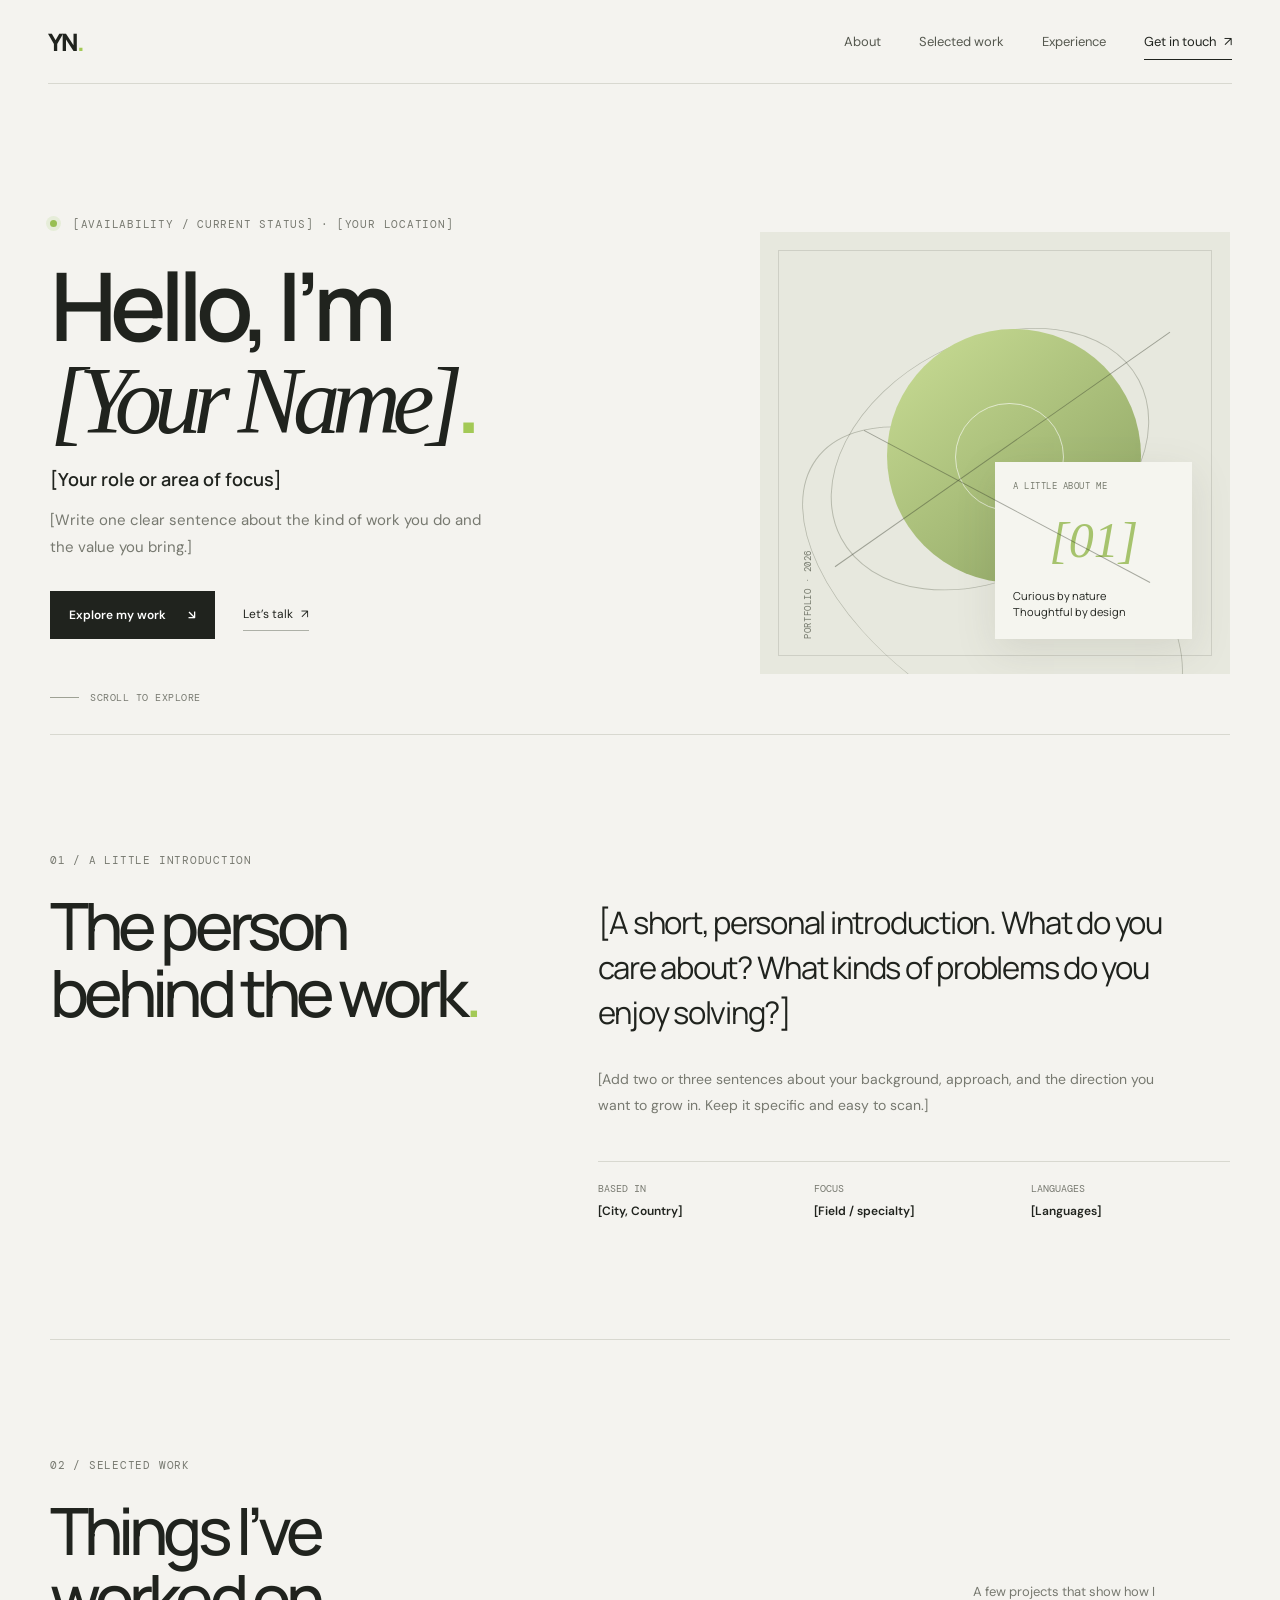
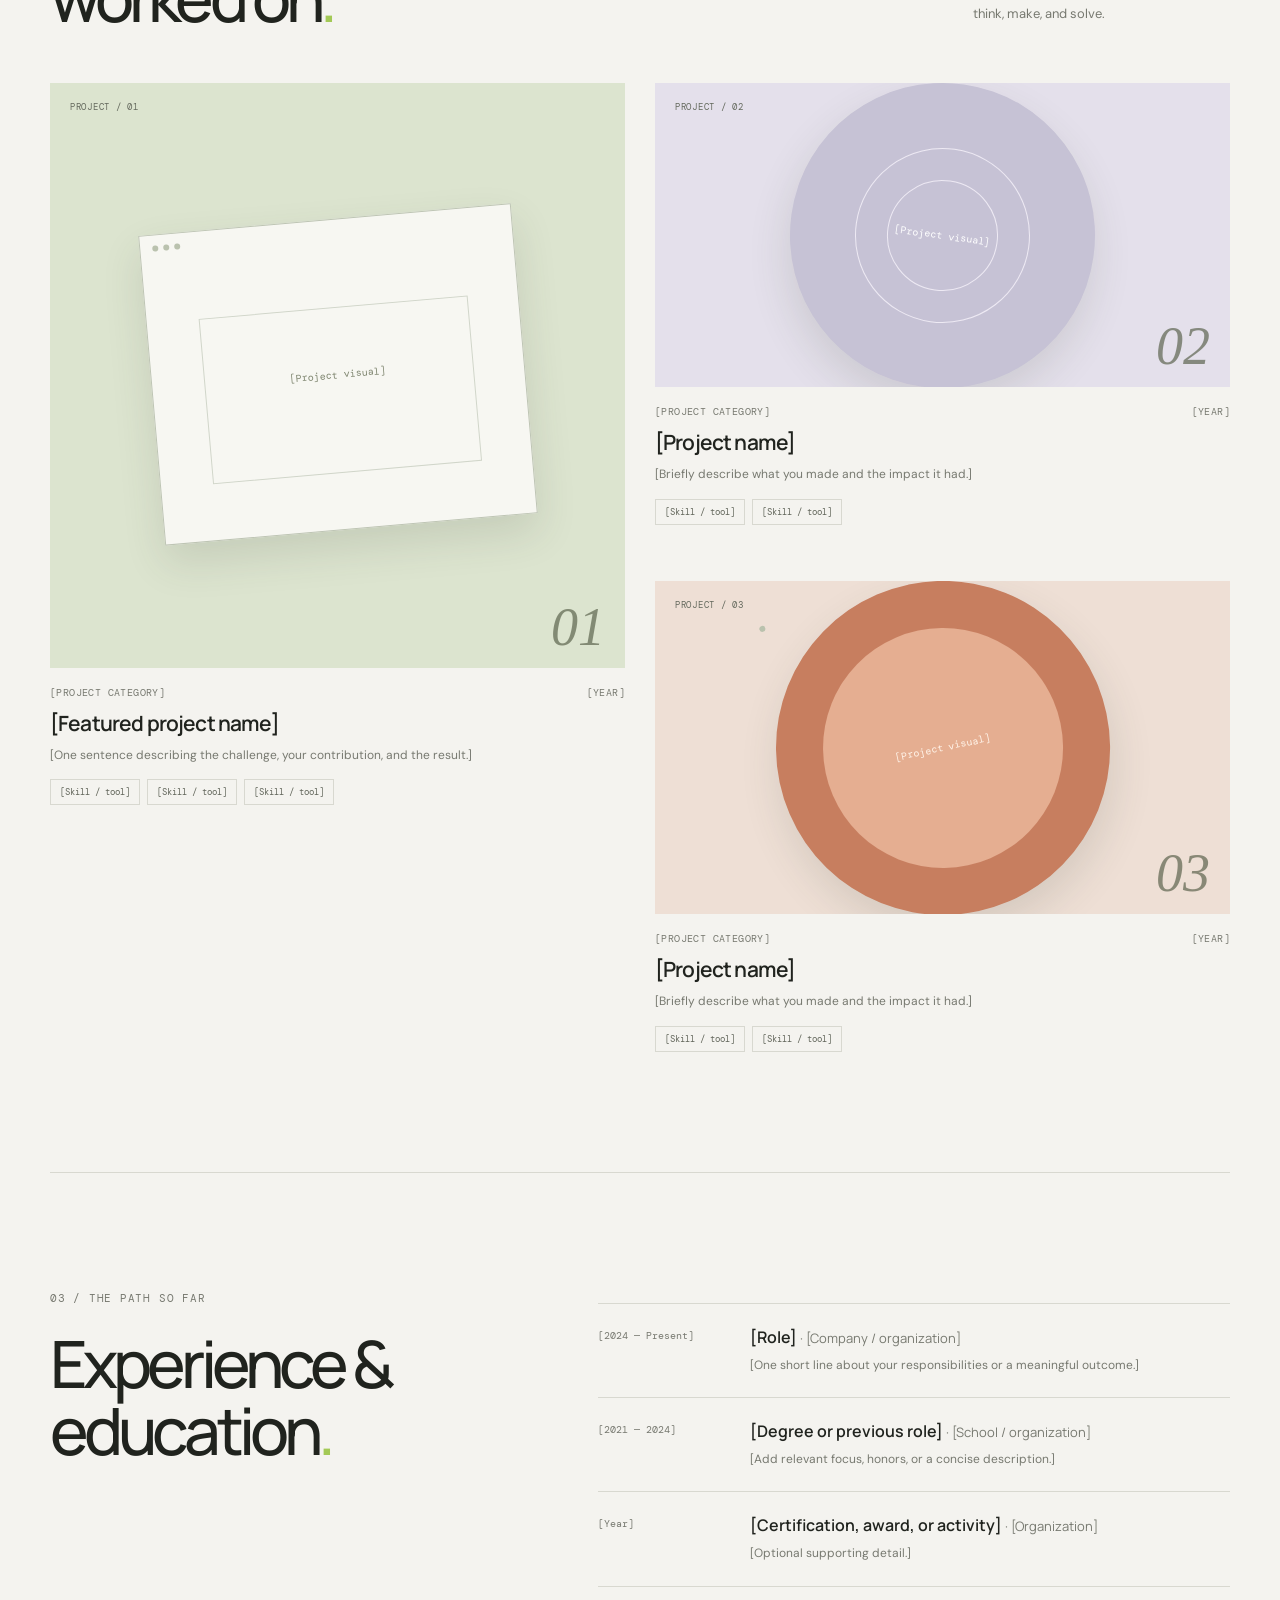
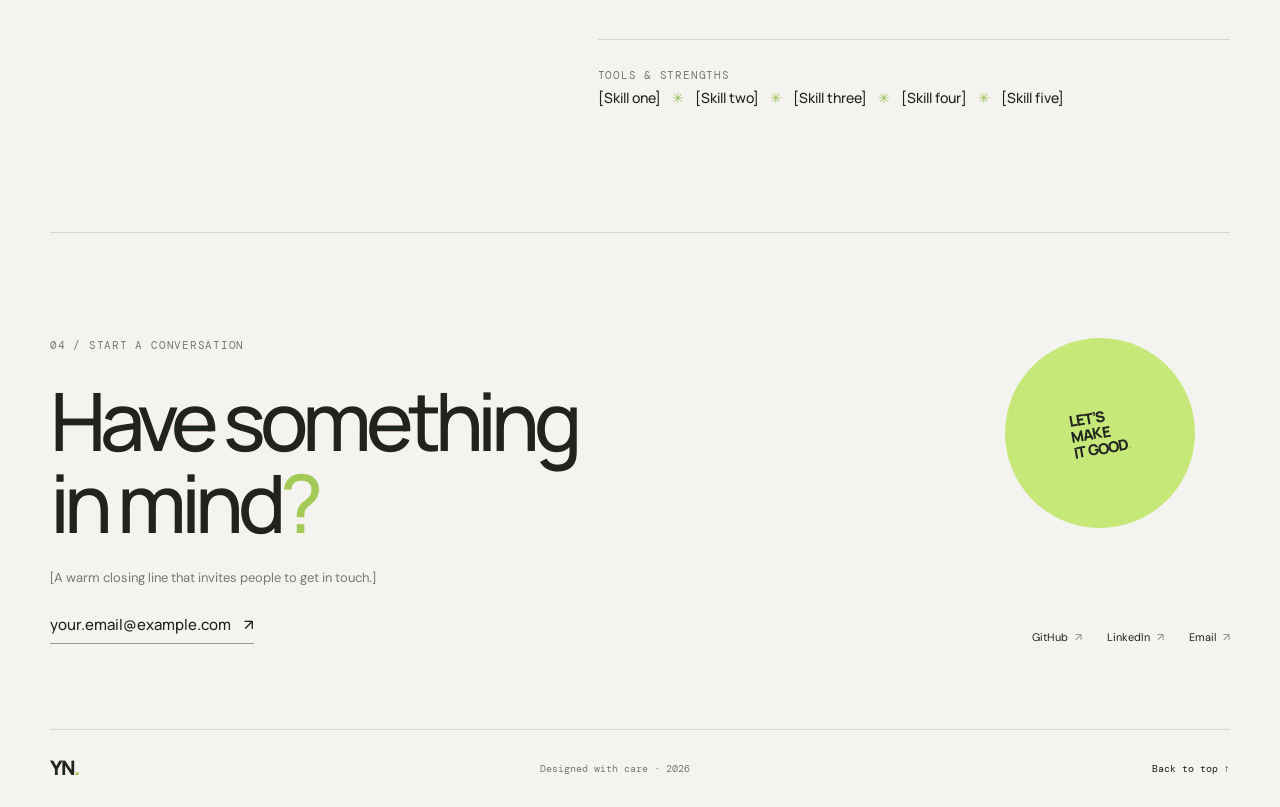
==== index.html @ b0ebff39 "init" ====
<!doctype html>
<html lang="en">
  <head>
    <meta charset="utf-8" />
    <meta name="viewport" content="width=device-width, initial-scale=1" />
    <meta name="theme-color" content="#f4f3ef" />
    <meta
      name="description"
      content="Portfolio of [Your Name] — [your role or area of focus]."
    />
    <title>[Your Name] — Portfolio</title>
    <link rel="preconnect" href="https://fonts.googleapis.com" />
    <link rel="preconnect" href="https://fonts.gstatic.com" crossorigin />
    <link
      href="https://fonts.googleapis.com/css2?family=DM+Mono:wght@400;500&family=DM+Sans:wght@400;500;600;700&family=Manrope:wght@400;500;600;700;800&display=swap"
      rel="stylesheet"
    />
    <link rel="stylesheet" href="styles.css" />
  </head>
  <body>
    <a class="skip-link" href="#main">Skip to content</a>
    <header class="site-header">
      <a class="wordmark" href="#top" aria-label="Go to top">YN<span>.</span></a>
      <button class="menu-toggle" type="button" aria-expanded="false" aria-controls="site-nav">
        <span class="menu-toggle-label">Menu</span>
        <span class="menu-icon" aria-hidden="true"><i></i><i></i></span>
      </button>
      <nav class="site-nav" id="site-nav" aria-label="Main navigation">
        <a href="#about">About</a>
        <a href="#work">Selected work</a>
        <a href="#experience">Experience</a>
        <a class="nav-contact" href="#contact">Get in touch <span aria-hidden="true">↗</span></a>
      </nav>
    </header>

    <main id="main">
      <section class="hero section-wrap" id="top" aria-labelledby="hero-title">
        <div class="hero-copy">
          <p class="eyebrow"><span class="status-dot"></span> [Availability / current status] · [Your location]</p>
          <h1 id="hero-title">Hello, I’m<br /><span>[Your Name]</span><span class="period">.</span></h1>
          <p class="hero-role">[Your role or area of focus]</p>
          <p class="hero-intro">[Write one clear sentence about the kind of work you do and the value you bring.]</p>
          <div class="hero-actions">
            <a class="button button-dark" href="#work">Explore my work <span aria-hidden="true">↘</span></a>
            <a class="text-link" href="mailto:your.email@example.com">Let’s talk <span aria-hidden="true">↗</span></a>
          </div>
        </div>
        <div class="hero-art" aria-hidden="true">
          <div class="art-orbit orbit-one"></div>
          <div class="art-orbit orbit-two"></div>
          <div class="art-sun"></div>
          <div class="art-line line-one"></div>
          <div class="art-line line-two"></div>
          <div class="art-card">
            <span class="art-card-kicker">A little about me</span>
            <span class="art-card-mark">[01]</span>
            <span class="art-card-bottom">Curious by nature<br />Thoughtful by design</span>
          </div>
          <span class="art-caption">PORTFOLIO · 2026</span>
        </div>
        <a class="scroll-note" href="#about"><span class="scroll-line"></span> Scroll to explore</a>
      </section>

      <section class="about section-wrap section-block" id="about" aria-labelledby="about-title">
        <div class="section-heading">
          <p class="eyebrow">01 / A little introduction</p>
          <h2 id="about-title">The person<br />behind the work<span class="period">.</span></h2>
        </div>
        <div class="about-content">
          <p class="about-lead">[A short, personal introduction. What do you care about? What kinds of problems do you enjoy solving?]</p>
          <p class="body-copy">[Add two or three sentences about your background, approach, and the direction you want to grow in. Keep it specific and easy to scan.]</p>
          <div class="fact-row">
            <div><span class="fact-label">Based in</span><span class="fact-value">[City, Country]</span></div>
            <div><span class="fact-label">Focus</span><span class="fact-value">[Field / specialty]</span></div>
            <div><span class="fact-label">Languages</span><span class="fact-value">[Languages]</span></div>
          </div>
        </div>
      </section>

      <section class="work section-wrap section-block" id="work" aria-labelledby="work-title">
        <div class="section-heading heading-row">
          <div>
            <p class="eyebrow">02 / Selected work</p>
            <h2 id="work-title">Things I’ve<br />worked on<span class="period">.</span></h2>
          </div>
          <p class="heading-aside">A few projects that show how I think, make, and solve.</p>
        </div>
        <div class="project-grid">
          <article class="project-card project-featured">
            <a class="project-visual visual-olive" href="#contact" aria-label="Add a link for your first project">
              <span class="visual-index">PROJECT / 01</span>
              <span class="visual-shape shape-window"><i></i><i></i><i></i><b>[Project visual]</b></span>
              <span class="visual-stamp">01</span>
            </a>
            <div class="project-meta"><span>[Project category]</span><span>[Year]</span></div>
            <h3><a href="#contact">[Featured project name]</a></h3>
            <p>[One sentence describing the challenge, your contribution, and the result.]</p>
            <div class="tag-list"><span>[Skill / tool]</span><span>[Skill / tool]</span><span>[Skill / tool]</span></div>
          </article>
          <article class="project-card">
            <a class="project-visual visual-lilac" href="#contact" aria-label="Add a link for your second project">
              <span class="visual-index">PROJECT / 02</span>
              <span class="visual-shape shape-stack"><i></i><i></i><b>[Project visual]</b></span>
              <span class="visual-stamp">02</span>
            </a>
            <div class="project-meta"><span>[Project category]</span><span>[Year]</span></div>
            <h3><a href="#contact">[Project name]</a></h3>
            <p>[Briefly describe what you made and the impact it had.]</p>
            <div class="tag-list"><span>[Skill / tool]</span><span>[Skill / tool]</span></div>
          </article>
          <article class="project-card">
            <a class="project-visual visual-peach" href="#contact" aria-label="Add a link for your third project">
              <span class="visual-index">PROJECT / 03</span>
              <span class="visual-shape shape-circle"><i></i><b>[Project visual]</b></span>
              <span class="visual-stamp">03</span>
            </a>
            <div class="project-meta"><span>[Project category]</span><span>[Year]</span></div>
            <h3><a href="#contact">[Project name]</a></h3>
            <p>[Briefly describe what you made and the impact it had.]</p>
            <div class="tag-list"><span>[Skill / tool]</span><span>[Skill / tool]</span></div>
          </article>
        </div>
      </section>

      <section class="experience section-wrap section-block" id="experience" aria-labelledby="experience-title">
        <div class="section-heading">
          <p class="eyebrow">03 / The path so far</p>
          <h2 id="experience-title">Experience &<br />education<span class="period">.</span></h2>
        </div>
        <div class="timeline">
          <article class="timeline-item">
            <div class="timeline-date">[2024 — Present]</div>
            <div class="timeline-details"><h3>[Role] <span>· [Company / organization]</span></h3><p>[One short line about your responsibilities or a meaningful outcome.]</p></div>
          </article>
          <article class="timeline-item">
            <div class="timeline-date">[2021 — 2024]</div>
            <div class="timeline-details"><h3>[Degree or previous role] <span>· [School / organization]</span></h3><p>[Add relevant focus, honors, or a concise description.]</p></div>
          </article>
          <article class="timeline-item">
            <div class="timeline-date">[Year]</div>
            <div class="timeline-details"><h3>[Certification, award, or activity] <span>· [Organization]</span></h3><p>[Optional supporting detail.]</p></div>
          </article>
        </div>
        <div class="skills-strip"><span class="eyebrow">Tools & strengths</span><p>[Skill one] <i>✳</i> [Skill two] <i>✳</i> [Skill three] <i>✳</i> [Skill four] <i>✳</i> [Skill five]</p></div>
      </section>

      <section class="contact section-wrap" id="contact" aria-labelledby="contact-title">
        <div class="contact-copy">
          <p class="eyebrow">04 / Start a conversation</p>
          <h2 id="contact-title">Have something<br />in mind<span class="period">?</span></h2>
          <p>[A warm closing line that invites people to get in touch.]</p>
          <a class="contact-email" href="mailto:your.email@example.com">your.email@example.com <span aria-hidden="true">↗</span></a>
        </div>
        <div class="contact-side">
          <div class="contact-decoration" aria-hidden="true"><span>LET’S<br />MAKE<br />IT GOOD<span class="period">.</span></span></div>
          <div class="social-links">
            <a href="https://github.com/your-username" target="_blank" rel="noreferrer">GitHub <span aria-hidden="true">↗</span></a>
            <a href="https://www.linkedin.com/in/your-username/" target="_blank" rel="noreferrer">LinkedIn <span aria-hidden="true">↗</span></a>
            <a href="mailto:your.email@example.com">Email <span aria-hidden="true">↗</span></a>
          </div>
        </div>
      </section>
    </main>

    <footer class="site-footer section-wrap">
      <a class="wordmark" href="#top">YN<span>.</span></a>
      <span>Designed with care · <span id="year">2026</span></span>
      <a href="#top">Back to top ↑</a>
    </footer>
    <script src="script.js"></script>
  </body>
</html>
---- styles.css ----
:root {
  color-scheme: light;
  --paper: #f4f3ef;
  --ink: #20231e;
  --muted: #777970;
  --line: #d8d8d0;
  --lime: #c5e879;
  --serif: Georgia, "Times New Roman", serif;
  --sans: "DM Sans", Arial, sans-serif;
  --display: "Manrope", "DM Sans", Arial, sans-serif;
  --mono: "DM Mono", monospace;
}

* { box-sizing: border-box; }
html { scroll-behavior: smooth; scroll-padding-top: 90px; }
body { margin: 0; background: var(--paper); color: var(--ink); font-family: var(--sans); -webkit-font-smoothing: antialiased; }
a { color: inherit; text-decoration: none; }
button { color: inherit; font: inherit; }
.skip-link { position: fixed; z-index: 20; top: 12px; left: 12px; padding: 10px 14px; transform: translateY(-160%); background: var(--ink); color: white; }
.skip-link:focus { transform: translateY(0); }
.section-wrap { width: min(1180px, calc(100% - 96px)); margin-inline: auto; }
.site-header { height: 84px; width: min(1320px, calc(100% - 96px)); margin: auto; display: flex; align-items: center; justify-content: space-between; border-bottom: 1px solid var(--line); }
.wordmark { font: 800 24px/1 var(--display); letter-spacing: -2px; }
.wordmark span, .period { color: #a3c956; }
.site-nav { display: flex; align-items: center; gap: 38px; font-size: 13px; color: #55584f; }
.site-nav a { transition: color .2s ease; }
.site-nav a:hover, .social-links a:hover { color: #829f3f; }
.site-nav .nav-contact { color: var(--ink); border-bottom: 1px solid var(--ink); padding: 9px 0; }
.nav-contact span, .text-link span { margin-left: 5px; }
.menu-toggle { display: none; }

.hero { position: relative; min-height: 650px; padding-top: 98px; display: grid; grid-template-columns: 1.05fr .95fr; align-items: center; }
.hero-copy { position: relative; z-index: 2; padding-bottom: 60px; }
.eyebrow { margin: 0 0 26px; color: var(--muted); font: 11px/1.4 var(--mono); letter-spacing: .07em; text-transform: uppercase; }
.status-dot { display: inline-block; width: 7px; height: 7px; margin: 0 8px 1px 0; background: #98bf53; border-radius: 50%; box-shadow: 0 0 0 4px #e6edd9; }
h1, h2, h3, p { margin-top: 0; }
h1, h2 { font-family: var(--display); letter-spacing: -.075em; }
h1 { margin-bottom: 20px; font-size: clamp(56px, 7.4vw, 100px); line-height: .97; font-weight: 600; }
h1 > span:first-of-type { font-family: var(--serif); font-weight: 400; font-style: italic; letter-spacing: -.085em; }
.hero-role { margin-bottom: 14px; font: 600 18px/1.4 var(--display); }
.hero-intro { max-width: 435px; margin-bottom: 30px; color: var(--muted); font-size: 15px; line-height: 1.8; }
.hero-actions { display: flex; align-items: center; gap: 28px; }
.button { min-height: 48px; display: inline-flex; align-items: center; justify-content: center; gap: 22px; padding: 0 19px; font-size: 12px; font-weight: 600; }
.button-dark { background: var(--ink); color: white; transition: background .2s ease, transform .2s ease; }
.button-dark:hover { background: #474c3d; transform: translateY(-2px); }
.text-link { border-bottom: 1px solid #adb0a7; padding: 8px 0; font-size: 12px; }
.hero-art { position: relative; width: min(100%, 470px); aspect-ratio: 1 / .94; justify-self: end; margin-top: -10px; overflow: hidden; background: #e7e8de; }
.hero-art:before { content: ""; position: absolute; inset: 18px; border: 1px solid rgba(40,45,32,.13); }
.art-orbit { position: absolute; width: 72%; aspect-ratio: 1; left: 13%; top: 13%; border: 1px solid rgba(56,63,42,.28); border-radius: 50%; transform: rotate(-28deg) scaleY(.7); }
.orbit-two { width: 93%; left: 3%; top: 31%; transform: rotate(36deg) scaleY(.55); }
.art-sun { position: absolute; width: 54%; aspect-ratio: 1; left: 27%; top: 22%; border-radius: 50%; background: linear-gradient(140deg, #c5d991 8%, #92a867 87%); }
.art-sun:after { content: ""; position: absolute; width: 42%; height: 42%; left: 27%; top: 29%; border: 1px solid rgba(255,255,255,.6); border-radius: 50%; }
.art-line { position: absolute; z-index: 1; height: 1px; background: rgba(49,54,39,.4); transform: rotate(-35deg); }
.line-one { top: 49%; left: 8%; width: 87%; }
.line-two { top: 62%; left: 18%; width: 69%; transform: rotate(28deg); }
.art-card { position: absolute; right: 8%; bottom: 8%; width: 42%; height: 40%; padding: 18px; display: flex; flex-direction: column; justify-content: space-between; background: #f5f5ef; box-shadow: 0 12px 38px #555b4520; }
.art-card-kicker, .art-caption { font: 9px var(--mono); text-transform: uppercase; letter-spacing: .06em; color: #777b6e; }
.art-card-mark { align-self: center; color: #a6c36d; font: italic 50px var(--serif); }
.art-card-bottom { font: 11px/1.5 var(--display); }
.art-caption { position: absolute; left: 9%; bottom: 8%; writing-mode: vertical-rl; transform: rotate(180deg); }
.scroll-note { position: absolute; left: 0; bottom: 30px; display: flex; align-items: center; gap: 11px; color: var(--muted); font: 10px var(--mono); text-transform: uppercase; letter-spacing: .05em; }
.scroll-line { width: 29px; height: 1px; background: #9ea194; }

.section-block { padding-top: 118px; padding-bottom: 120px; border-top: 1px solid var(--line); }
.section-heading h2, .contact h2 { margin-bottom: 0; font-size: clamp(42px, 5.1vw, 66px); line-height: 1.02; font-weight: 500; }
.about { display: grid; grid-template-columns: .85fr 1.15fr; gap: 80px; }
.about .eyebrow, .work .eyebrow, .experience .eyebrow { margin-bottom: 24px; }
.about-content { padding-top: 47px; }
.about-lead { max-width: 590px; font: 400 clamp(22px, 2.6vw, 31px)/1.45 var(--display); letter-spacing: -.04em; }
.body-copy { max-width: 570px; color: var(--muted); font-size: 14px; line-height: 1.9; }
.fact-row { display: grid; grid-template-columns: repeat(3, 1fr); gap: 18px; margin-top: 42px; padding-top: 20px; border-top: 1px solid var(--line); }
.fact-row > div { display: flex; flex-direction: column; gap: 8px; }
.fact-label { color: var(--muted); font: 10px var(--mono); text-transform: uppercase; }
.fact-value { font-size: 12px; font-weight: 600; }
.heading-row { display: flex; justify-content: space-between; align-items: end; margin-bottom: 52px; }
.heading-aside { width: 210px; margin: 0 4% 5px 20px; color: var(--muted); font-size: 13px; line-height: 1.7; }
.project-grid { display: grid; grid-template-columns: 1fr 1fr; column-gap: 30px; row-gap: 56px; }
.project-card { min-width: 0; }
.project-featured { grid-row: span 2; }
.project-visual { position: relative; display: grid; place-items: center; min-height: 260px; overflow: hidden; }
.project-featured .project-visual { min-height: 585px; }
.visual-olive { background: #dce4cf; }
.visual-lilac { background: #e4e0eb; }
.visual-peach { background: #eedfd5; }
.visual-index { position: absolute; top: 18px; left: 20px; font: 9px var(--mono); letter-spacing: .08em; color: #64695d; }
.visual-stamp { position: absolute; right: 20px; bottom: 10px; font: italic 54px var(--serif); color: #535b44; opacity: .65; }
.visual-shape { position: relative; display: grid; place-items: center; width: 65%; aspect-ratio: 1.2; padding: 14px; background: #f7f7f2; box-shadow: 0 18px 40px #3f463624; transform: rotate(-5deg); }
.visual-shape i { position: absolute; top: 10px; width: 6px; height: 6px; border-radius: 50%; background: #bac2ae; }
.visual-shape i:nth-child(1) { left: 12px; }.visual-shape i:nth-child(2) { left: 23px; }.visual-shape i:nth-child(3) { left: 34px; }
.visual-shape b { color: #7e856f; font: 10px var(--mono); font-weight: 400; }
.shape-window { border: 1px solid #bec5b4; }
.shape-window:after { content: ""; position: absolute; left: 14%; top: 28%; width: 72%; height: 53%; border: 1px solid #d1d6ca; }
.shape-window b { z-index: 1; }
.shape-stack { width: 53%; aspect-ratio: 1; border-radius: 50%; transform: rotate(8deg); background: #c6c2d5; }
.shape-stack:before, .shape-stack:after { content: ""; position: absolute; width: 57%; height: 57%; border: 1px solid #eeeaf4; border-radius: 50%; }
.shape-stack:after { width: 36%; height: 36%; }
.shape-stack b { z-index: 1; color: white; }
.shape-circle { width: 58%; aspect-ratio: 1; border-radius: 50%; background: #c77e5f; transform: rotate(-12deg); }
.shape-circle:before { content: ""; position: absolute; width: 72%; height: 72%; border-radius: 50%; background: #e5ae91; }
.shape-circle b { z-index: 1; color: #fff4ea; }
.project-meta { display: flex; justify-content: space-between; margin-top: 18px; color: var(--muted); font: 10px var(--mono); text-transform: uppercase; letter-spacing: .04em; }
.project-card h3 { margin: 10px 0 8px; font: 600 21px var(--display); letter-spacing: -.04em; }
.project-card h3 a:hover { text-decoration: underline; text-decoration-thickness: 1px; text-underline-offset: 4px; }
.project-card > p { max-width: 470px; margin-bottom: 14px; color: var(--muted); font-size: 12px; line-height: 1.7; }
.tag-list { display: flex; flex-wrap: wrap; gap: 7px; }
.tag-list span { padding: 6px 9px; border: 1px solid var(--line); color: #62665b; font: 9px var(--mono); }
.experience { display: grid; grid-template-columns: .85fr 1.15fr; column-gap: 80px; }
.timeline { padding-top: 12px; }
.timeline-item { display: grid; grid-template-columns: 130px 1fr; gap: 22px; padding: 22px 0; border-bottom: 1px solid var(--line); }
.timeline-item:first-child { border-top: 1px solid var(--line); }
.timeline-date { padding-top: 3px; color: var(--muted); font: 10px var(--mono); }
.timeline-details h3 { margin: 0 0 7px; font: 600 16px var(--display); }
.timeline-details h3 span { color: #777970; font-size: 13px; font-weight: 400; }
.timeline-details p { margin: 0; color: var(--muted); font-size: 12px; line-height: 1.7; }
.skills-strip { grid-column: 2; margin-top: 52px; padding-top: 23px; border-top: 1px solid var(--line); }
.skills-strip .eyebrow { margin-bottom: 14px; }
.skills-strip p { margin: 0; font: 500 14px/2 var(--display); }
.skills-strip i { padding: 0 8px; color: #9cbf56; font-style: normal; }

.contact { display: grid; grid-template-columns: 1.1fr .9fr; gap: 70px; padding-top: 105px; padding-bottom: 85px; border-top: 1px solid var(--line); }
.contact h2 { font-size: clamp(49px, 6.3vw, 82px); }
.contact-copy > p:not(.eyebrow) { max-width: 380px; margin: 23px 0 25px; color: var(--muted); font-size: 13px; line-height: 1.7; }
.contact-email { display: inline-flex; align-items: center; gap: 13px; padding-bottom: 8px; border-bottom: 1px solid #96998f; font: 500 15px var(--display); }
.contact-side { display: flex; flex-direction: column; align-items: flex-end; justify-content: space-between; }
.contact-decoration { display: grid; place-items: center; width: 190px; height: 190px; margin: 0 35px 35px 0; border-radius: 50%; background: var(--lime); transform: rotate(-10deg); }
.contact-decoration > span { font: 800 15px/1.05 var(--display); letter-spacing: -.05em; }
.social-links { display: flex; gap: 25px; font-size: 11px; }
.social-links a span { margin-left: 4px; color: #84877e; }
.site-footer { min-height: 78px; display: flex; align-items: center; justify-content: space-between; border-top: 1px solid var(--line); color: var(--muted); font: 10px var(--mono); }
.site-footer .wordmark { color: var(--ink); font-size: 20px; }
.site-footer > a:last-child { color: var(--ink); }

@media (min-width: 1400px) { .hero { min-height: 730px; } }
@media (max-width: 900px) {
  .section-wrap, .site-header { width: calc(100% - 56px); }
  .hero { min-height: 590px; grid-template-columns: 1fr .8fr; padding-top: 76px; }
  .hero-art { width: 100%; }
  h1 { font-size: clamp(57px, 8vw, 78px); }
  .about, .experience { grid-template-columns: .8fr 1.2fr; gap: 40px; }
  .project-featured .project-visual { min-height: 500px; }
  .timeline-item { grid-template-columns: 105px 1fr; gap: 15px; }
}
@media (max-width: 680px) {
  html { scroll-padding-top: 72px; }
  .section-wrap, .site-header { width: calc(100% - 40px); }
  .site-header { height: 70px; }
  .menu-toggle { display: flex; align-items: center; gap: 10px; padding: 8px 0 8px 8px; border: 0; background: transparent; font: 10px var(--mono); text-transform: uppercase; }
  .menu-icon { display: grid; gap: 5px; }
  .menu-icon i { display: block; width: 17px; height: 1px; background: var(--ink); transition: transform .2s ease; }
  .menu-toggle[aria-expanded="true"] .menu-icon i:first-child { transform: translateY(3px) rotate(45deg); }
  .menu-toggle[aria-expanded="true"] .menu-icon i:last-child { transform: translateY(-3px) rotate(-45deg); }
  .site-nav { position: absolute; z-index: 5; top: 69px; left: 0; right: 0; display: none; flex-direction: column; align-items: stretch; gap: 0; padding: 8px 20px 16px; border-bottom: 1px solid var(--line); background: var(--paper); }
  .site-nav.is-open { display: flex; }
  .site-nav a { padding: 13px 0; border-bottom: 1px solid var(--line); }
  .site-nav .nav-contact { border-bottom: 0; }
  .hero { min-height: 0; display: flex; flex-direction: column; align-items: stretch; padding-top: 71px; padding-bottom: 73px; }
  .hero-copy { padding-bottom: 43px; }
  .hero .eyebrow { margin-bottom: 23px; font-size: 9px; }
  h1 { margin-bottom: 16px; font-size: clamp(58px, 14vw, 78px); }
  .hero-role { font-size: 16px; }
  .hero-intro { max-width: 410px; font-size: 13px; }
  .hero-art { width: 100%; max-height: 390px; }
  .scroll-note { bottom: 27px; }
  .section-block { padding-top: 79px; padding-bottom: 80px; }
  .about, .experience { display: block; }
  .section-heading h2 { font-size: clamp(43px, 11vw, 58px); }
  .about-content { padding-top: 35px; }
  .about-lead { font-size: 24px; }
  .fact-row { gap: 10px; margin-top: 29px; }
  .fact-value { font-size: 10px; }
  .heading-row { display: block; margin-bottom: 34px; }
  .heading-aside { width: auto; max-width: 250px; margin: 21px 0 0; }
  .project-grid { display: block; }
  .project-card { margin-bottom: 38px; }
  .project-card:last-child { margin-bottom: 0; }
  .project-visual, .project-featured .project-visual { min-height: 0; aspect-ratio: 1.12; }
  .project-featured .visual-shape { width: 67%; }
  .project-card h3 { font-size: 19px; }
  .timeline { margin-top: 35px; }
  .timeline-item { grid-template-columns: 1fr; gap: 9px; padding: 19px 0; }
  .timeline-details h3 { font-size: 14px; }
  .timeline-details h3 span { display: block; margin-top: 4px; }
  .skills-strip { margin-top: 34px; }
  .skills-strip p { font-size: 12px; }
  .contact { display: block; padding-top: 80px; padding-bottom: 62px; }
  .contact h2 { font-size: clamp(53px, 13vw, 69px); }
  .contact-side { align-items: flex-start; margin-top: 50px; }
  .contact-decoration { width: 142px; height: 142px; margin: 0 0 34px 15px; }
  .contact-decoration > span { font-size: 13px; }
  .social-links { flex-wrap: wrap; gap: 18px; }
  .site-footer { min-height: 72px; font-size: 8px; }
}
@media (prefers-reduced-motion: reduce) {
  *, *::before, *::after { scroll-behavior: auto !important; transition-duration: .01ms !important; }
}
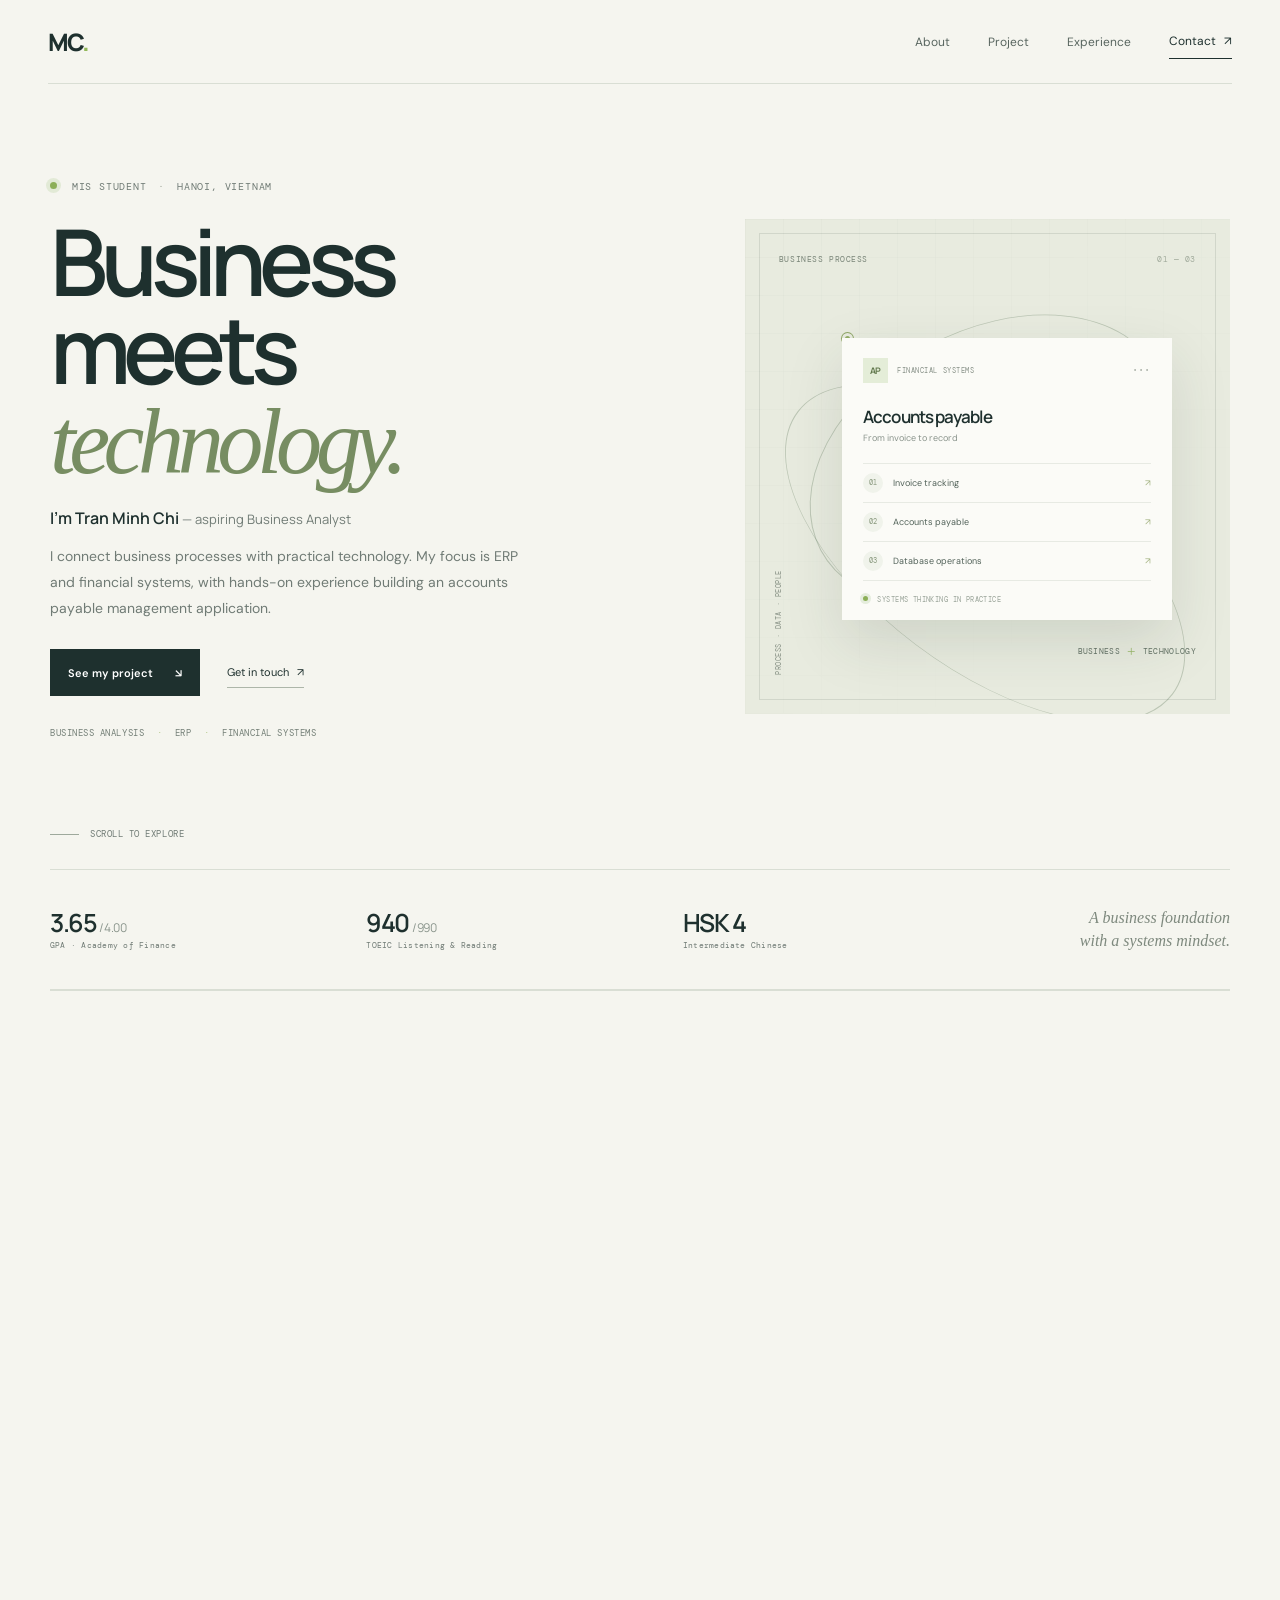
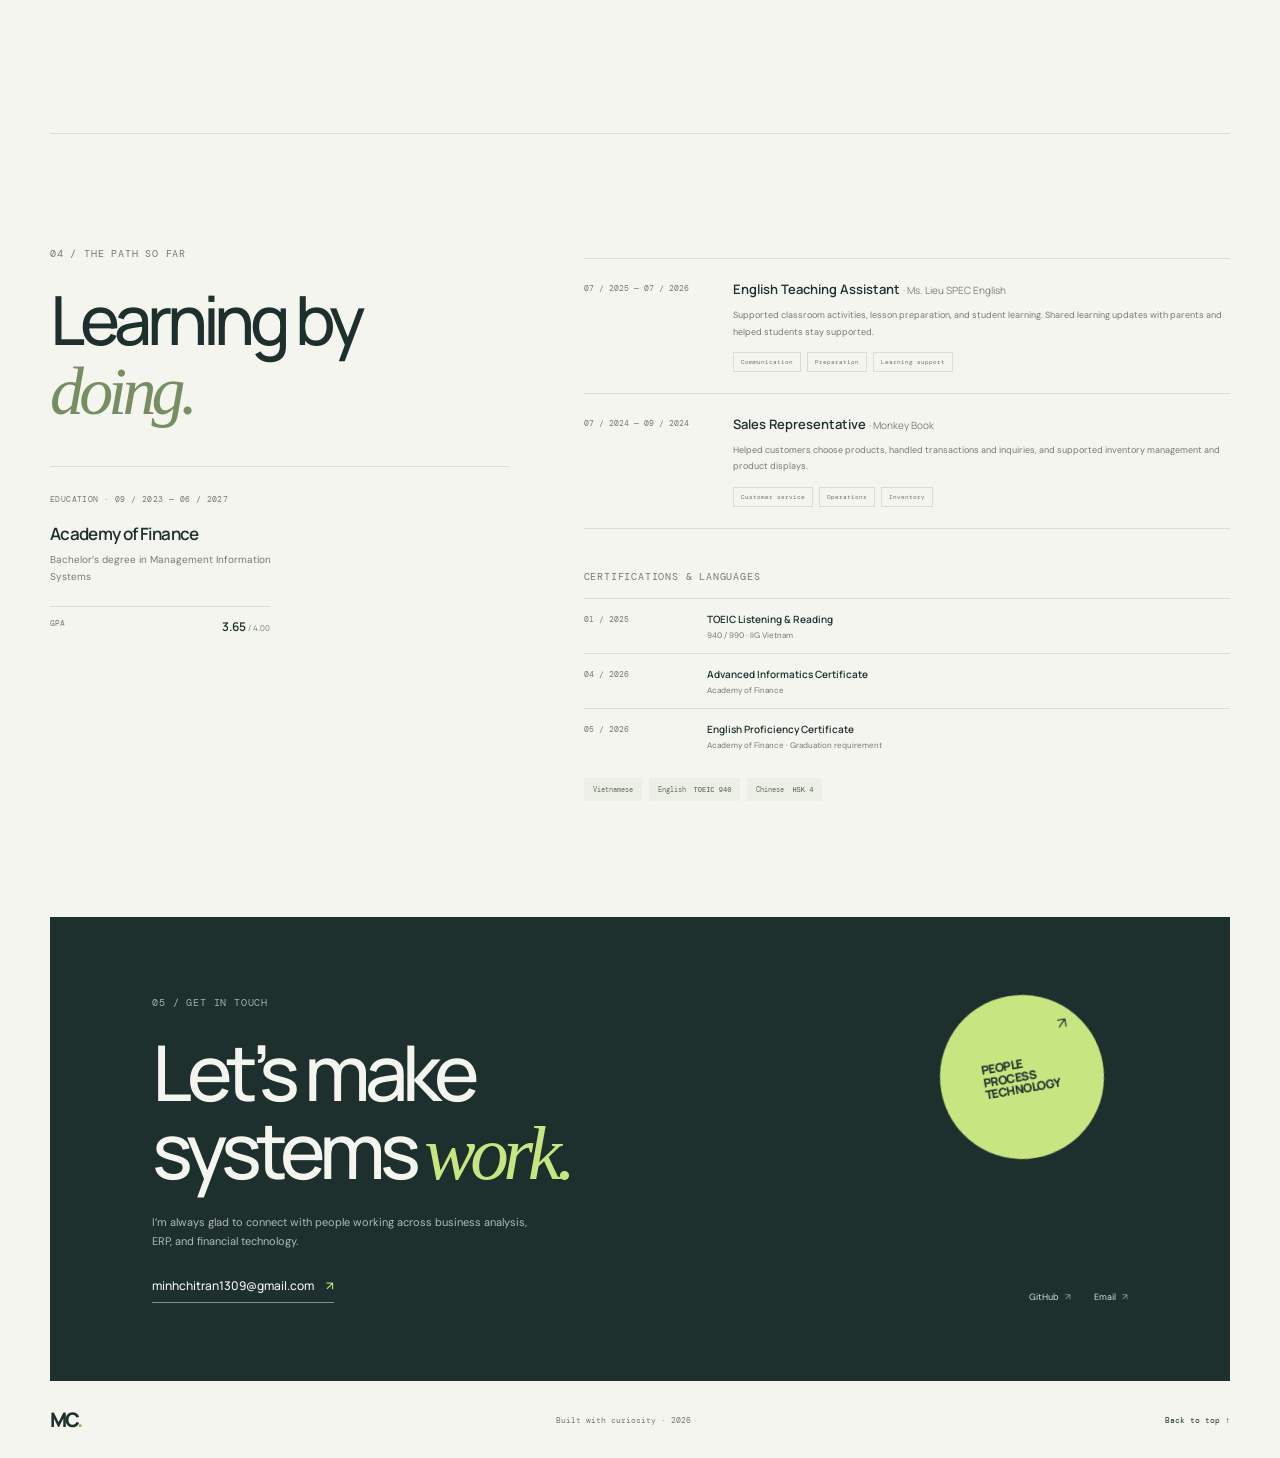
==== commit b78395e1: "add animation" ====
--- a/index.html
+++ b/index.html
@@ -3,12 +3,12 @@
   <head>
     <meta charset="utf-8" />
     <meta name="viewport" content="width=device-width, initial-scale=1" />
-    <meta name="theme-color" content="#f4f3ef" />
+    <meta name="theme-color" content="#f5f5ef" />
     <meta
       name="description"
-      content="Portfolio of [Your Name] — [your role or area of focus]."
+      content="Tran Minh Chi is a Management Information Systems student focused on business analysis, ERP, and financial systems."
     />
-    <title>[Your Name] — Portfolio</title>
+    <title>Tran Minh Chi — Business, Systems & Technology</title>
     <link rel="preconnect" href="https://fonts.googleapis.com" />
     <link rel="preconnect" href="https://fonts.gstatic.com" crossorigin />
     <link
@@ -20,151 +20,205 @@
   <body>
     <a class="skip-link" href="#main">Skip to content</a>
     <header class="site-header">
-      <a class="wordmark" href="#top" aria-label="Go to top">YN<span>.</span></a>
-      <button class="menu-toggle" type="button" aria-expanded="false" aria-controls="site-nav">
+      <a class="wordmark" href="#top" aria-label="Tran Minh Chi, home">MC<span>.</span></a>
+      <button class="menu-toggle" type="button" aria-expanded="false" aria-controls="site-nav" aria-label="Open navigation">
         <span class="menu-toggle-label">Menu</span>
         <span class="menu-icon" aria-hidden="true"><i></i><i></i></span>
       </button>
       <nav class="site-nav" id="site-nav" aria-label="Main navigation">
         <a href="#about">About</a>
-        <a href="#work">Selected work</a>
+        <a href="#project">Project</a>
         <a href="#experience">Experience</a>
-        <a class="nav-contact" href="#contact">Get in touch <span aria-hidden="true">↗</span></a>
+        <a class="nav-contact" href="#contact">Contact <span aria-hidden="true">↗</span></a>
       </nav>
     </header>
 
     <main id="main">
       <section class="hero section-wrap" id="top" aria-labelledby="hero-title">
         <div class="hero-copy">
-          <p class="eyebrow"><span class="status-dot"></span> [Availability / current status] · [Your location]</p>
-          <h1 id="hero-title">Hello, I’m<br /><span>[Your Name]</span><span class="period">.</span></h1>
-          <p class="hero-role">[Your role or area of focus]</p>
-          <p class="hero-intro">[Write one clear sentence about the kind of work you do and the value you bring.]</p>
+          <p class="eyebrow hero-eyebrow"><span class="status-dot"></span> MIS student <i>·</i> Hanoi, Vietnam</p>
+          <h1 id="hero-title">Business<br />meets <span>technology.</span></h1>
+          <p class="hero-name">I’m Tran Minh Chi <span>— aspiring Business Analyst</span></p>
+          <p class="hero-intro">I connect business processes with practical technology. My focus is ERP and financial systems, with hands-on experience building an accounts payable management application.</p>
           <div class="hero-actions">
-            <a class="button button-dark" href="#work">Explore my work <span aria-hidden="true">↘</span></a>
-            <a class="text-link" href="mailto:your.email@example.com">Let’s talk <span aria-hidden="true">↗</span></a>
-          </div>
-        </div>
-        <div class="hero-art" aria-hidden="true">
-          <div class="art-orbit orbit-one"></div>
-          <div class="art-orbit orbit-two"></div>
-          <div class="art-sun"></div>
-          <div class="art-line line-one"></div>
-          <div class="art-line line-two"></div>
-          <div class="art-card">
-            <span class="art-card-kicker">A little about me</span>
-            <span class="art-card-mark">[01]</span>
-            <span class="art-card-bottom">Curious by nature<br />Thoughtful by design</span>
-          </div>
-          <span class="art-caption">PORTFOLIO · 2026</span>
+            <a class="button button-dark" href="#project">See my project <span aria-hidden="true">↘</span></a>
+            <a class="text-link" href="mailto:minhchitran1309@gmail.com">Get in touch <span aria-hidden="true">↗</span></a>
+          </div>
+          <p class="hero-focus">Business analysis <span>·</span> ERP <span>·</span> Financial systems</p>
+        </div>
+
+        <div class="hero-art" role="img" aria-label="Illustration of invoice tracking, accounts payable, and database operations">
+          <div class="art-grid" aria-hidden="true"></div>
+          <div class="art-orbit orbit-one" aria-hidden="true"></div>
+          <div class="art-orbit orbit-two" aria-hidden="true"></div>
+          <div class="art-node node-one" aria-hidden="true"></div>
+          <div class="art-node node-two" aria-hidden="true"></div>
+          <div class="art-label label-top">BUSINESS PROCESS <span>01 — 03</span></div>
+          <div class="system-card">
+            <div class="system-card-top"><span class="system-mark">AP</span><span>FINANCIAL SYSTEMS</span><span class="system-menu">•••</span></div>
+            <div class="system-card-title">Accounts payable</div>
+            <div class="system-card-subtitle">From invoice to record</div>
+            <div class="flow-list">
+              <div class="flow-step"><span class="flow-icon">01</span><span>Invoice tracking</span><i>↗</i></div>
+              <div class="flow-step"><span class="flow-icon">02</span><span>Accounts payable</span><i>↗</i></div>
+              <div class="flow-step"><span class="flow-icon">03</span><span>Database operations</span><i>↗</i></div>
+            </div>
+            <div class="system-card-foot"><span class="pulse-dot"></span> SYSTEMS THINKING IN PRACTICE</div>
+          </div>
+          <div class="art-note"><span>BUSINESS</span><b>+</b><span>TECHNOLOGY</span></div>
+          <span class="art-caption">PROCESS · DATA · PEOPLE</span>
         </div>
         <a class="scroll-note" href="#about"><span class="scroll-line"></span> Scroll to explore</a>
       </section>
 
+      <section class="proof section-wrap reveal" aria-label="Academic and language highlights">
+        <div class="proof-item"><span class="proof-number">3.65<span>/4.00</span></span><span class="proof-label">GPA · Academy of Finance</span></div>
+        <div class="proof-item"><span class="proof-number">940<span>/990</span></span><span class="proof-label">TOEIC Listening & Reading</span></div>
+        <div class="proof-item"><span class="proof-number">HSK 4</span><span class="proof-label">Intermediate Chinese</span></div>
+        <p class="proof-note">A business foundation<br />with a systems mindset.</p>
+      </section>
+
       <section class="about section-wrap section-block" id="about" aria-labelledby="about-title">
-        <div class="section-heading">
-          <p class="eyebrow">01 / A little introduction</p>
-          <h2 id="about-title">The person<br />behind the work<span class="period">.</span></h2>
-        </div>
-        <div class="about-content">
-          <p class="about-lead">[A short, personal introduction. What do you care about? What kinds of problems do you enjoy solving?]</p>
-          <p class="body-copy">[Add two or three sentences about your background, approach, and the direction you want to grow in. Keep it specific and easy to scan.]</p>
+        <div class="section-heading reveal">
+          <p class="eyebrow">01 / About</p>
+          <h2 id="about-title">Curious about how<br />business <em>works.</em></h2>
+        </div>
+        <div class="about-content reveal">
+          <p class="about-lead">I’m a Management Information Systems student at the Academy of Finance, graduating in 2027.</p>
+          <p class="body-copy">I enjoy looking at a process from both sides: what a business needs and how a system can support it. Coursework in systems analysis, financial information systems, databases, and accounting gives me the context to build useful, grounded solutions.</p>
+          <p class="body-copy">I’m developing toward business analysis and ERP, bringing together structured thinking, clear communication, and a practical understanding of software and data. I also use AI tools to support research, learning, and problem-solving.</p>
           <div class="fact-row">
-            <div><span class="fact-label">Based in</span><span class="fact-value">[City, Country]</span></div>
-            <div><span class="fact-label">Focus</span><span class="fact-value">[Field / specialty]</span></div>
-            <div><span class="fact-label">Languages</span><span class="fact-value">[Languages]</span></div>
-          </div>
-        </div>
-      </section>
-
-      <section class="work section-wrap section-block" id="work" aria-labelledby="work-title">
-        <div class="section-heading heading-row">
+            <div><span class="fact-label">Based in</span><span class="fact-value">Hanoi, Vietnam</span></div>
+            <div><span class="fact-label">Studying</span><span class="fact-value">Management Information Systems</span></div>
+            <div><span class="fact-label">Languages</span><span class="fact-value">Vietnamese · English · Chinese</span></div>
+          </div>
+        </div>
+      </section>
+
+      <section class="focus section-wrap section-block" aria-labelledby="focus-title">
+        <div class="section-heading heading-row reveal">
           <div>
-            <p class="eyebrow">02 / Selected work</p>
-            <h2 id="work-title">Things I’ve<br />worked on<span class="period">.</span></h2>
-          </div>
-          <p class="heading-aside">A few projects that show how I think, make, and solve.</p>
-        </div>
-        <div class="project-grid">
-          <article class="project-card project-featured">
-            <a class="project-visual visual-olive" href="#contact" aria-label="Add a link for your first project">
-              <span class="visual-index">PROJECT / 01</span>
-              <span class="visual-shape shape-window"><i></i><i></i><i></i><b>[Project visual]</b></span>
-              <span class="visual-stamp">01</span>
-            </a>
-            <div class="project-meta"><span>[Project category]</span><span>[Year]</span></div>
-            <h3><a href="#contact">[Featured project name]</a></h3>
-            <p>[One sentence describing the challenge, your contribution, and the result.]</p>
-            <div class="tag-list"><span>[Skill / tool]</span><span>[Skill / tool]</span><span>[Skill / tool]</span></div>
+            <p class="eyebrow">02 / What I bring</p>
+            <h2 id="focus-title">Three sides of<br />the same <em>system.</em></h2>
+          </div>
+          <p class="heading-aside">I’m interested in the point where people, processes, and technology meet.</p>
+        </div>
+        <div class="focus-grid">
+          <article class="focus-card reveal">
+            <span class="focus-index">01</span>
+            <div class="focus-symbol symbol-process" aria-hidden="true"><i></i><i></i><i></i></div>
+            <h3>Business & processes</h3>
+            <p>Business process fundamentals, systems analysis, financial accounting, and business information systems.</p>
+            <span class="focus-caption">UNDERSTAND THE NEED</span>
           </article>
-          <article class="project-card">
-            <a class="project-visual visual-lilac" href="#contact" aria-label="Add a link for your second project">
-              <span class="visual-index">PROJECT / 02</span>
-              <span class="visual-shape shape-stack"><i></i><i></i><b>[Project visual]</b></span>
-              <span class="visual-stamp">02</span>
-            </a>
-            <div class="project-meta"><span>[Project category]</span><span>[Year]</span></div>
-            <h3><a href="#contact">[Project name]</a></h3>
-            <p>[Briefly describe what you made and the impact it had.]</p>
-            <div class="tag-list"><span>[Skill / tool]</span><span>[Skill / tool]</span></div>
+          <article class="focus-card reveal">
+            <span class="focus-index">02</span>
+            <div class="focus-symbol symbol-data" aria-hidden="true"><i></i><i></i><i></i></div>
+            <h3>ERP & financial systems</h3>
+            <p>Financial operations, accounts payable workflows, database management, and financial data analysis.</p>
+            <span class="focus-caption">STRUCTURE THE INFORMATION</span>
           </article>
-          <article class="project-card">
-            <a class="project-visual visual-peach" href="#contact" aria-label="Add a link for your third project">
-              <span class="visual-index">PROJECT / 03</span>
-              <span class="visual-shape shape-circle"><i></i><b>[Project visual]</b></span>
-              <span class="visual-stamp">03</span>
-            </a>
-            <div class="project-meta"><span>[Project category]</span><span>[Year]</span></div>
-            <h3><a href="#contact">[Project name]</a></h3>
-            <p>[Briefly describe what you made and the impact it had.]</p>
-            <div class="tag-list"><span>[Skill / tool]</span><span>[Skill / tool]</span></div>
+          <article class="focus-card reveal">
+            <span class="focus-index">03</span>
+            <div class="focus-symbol symbol-code" aria-hidden="true"><i>&lt;</i><b>/</b><i>&gt;</i></div>
+            <h3>Application development</h3>
+            <p>C# and ASP.NET Core MVC, HTML/CSS, SQL Server, Entity Framework Core, Python, Java, and C/C++.</p>
+            <span class="focus-caption">BUILD A PRACTICAL SOLUTION</span>
           </article>
         </div>
       </section>
 
+      <section class="project section-wrap section-block" id="project" aria-labelledby="project-title">
+        <div class="section-heading heading-row reveal">
+          <div>
+            <p class="eyebrow">03 / Featured project</p>
+            <h2 id="project-title">A closer look<br />at the <em>work.</em></h2>
+          </div>
+          <p class="heading-aside">A web programming project that brought financial operations and application development together.</p>
+        </div>
+        <article class="project-feature reveal">
+          <div class="project-visual" aria-hidden="true">
+            <div class="project-visual-top"><span>PROJECT / 01</span><span>JAN — MAR 2026</span></div>
+            <div class="project-window">
+              <div class="window-sidebar"><span class="window-logo">AP<span>.</span></span><i class="side-icon active"></i><i class="side-icon"></i><i class="side-icon"></i><i class="side-icon"></i></div>
+              <div class="window-main">
+                <div class="window-heading"><span>Accounts payable</span><i>•••</i></div>
+                <div class="window-summary"><div><small>WORKFLOW</small><b>Invoice tracking</b></div><div class="summary-mark">↗</div></div>
+                <div class="window-row"><span class="row-dot"></span><span>Invoice records</span><b>Database</b></div>
+                <div class="window-row"><span class="row-dot row-dot-2"></span><span>Data operations</span><b>Entity Framework</b></div>
+                <div class="window-row"><span class="row-dot row-dot-3"></span><span>Application</span><b>ASP.NET Core</b></div>
+              </div>
+            </div>
+            <div class="project-visual-caption">FINANCIAL DATA, MADE USABLE <span>✳</span></div>
+          </div>
+          <div class="project-details">
+            <div class="project-meta"><span>WEB PROGRAMMING PROJECT</span><span>01 / 2026 — 03 / 2026</span></div>
+            <h3>Accounts Payable<br />Management System</h3>
+            <p class="project-role">Full-stack Developer</p>
+            <p class="project-description">A web application for managing accounts payable records and supporting accounting operations. I worked across the interface and data layer, connecting invoice tracking features to structured database operations.</p>
+            <ul class="project-points">
+              <li>Developed front-end interfaces and invoice-tracking features with HTML/CSS and ASP.NET Core MVC.</li>
+              <li>Designed database structures in SQL Server and connected data operations with Entity Framework Core.</li>
+              <li>Contributed to a functional application for managing accounts payable records.</li>
+            </ul>
+            <div class="tag-list" aria-label="Technologies used"><span>C#</span><span>ASP.NET Core MVC</span><span>SQL Server</span><span>Entity Framework Core</span><span>HTML / CSS</span><span>EPPlus</span></div>
+          </div>
+        </article>
+      </section>
+
       <section class="experience section-wrap section-block" id="experience" aria-labelledby="experience-title">
-        <div class="section-heading">
-          <p class="eyebrow">03 / The path so far</p>
-          <h2 id="experience-title">Experience &<br />education<span class="period">.</span></h2>
-        </div>
-        <div class="timeline">
-          <article class="timeline-item">
-            <div class="timeline-date">[2024 — Present]</div>
-            <div class="timeline-details"><h3>[Role] <span>· [Company / organization]</span></h3><p>[One short line about your responsibilities or a meaningful outcome.]</p></div>
-          </article>
-          <article class="timeline-item">
-            <div class="timeline-date">[2021 — 2024]</div>
-            <div class="timeline-details"><h3>[Degree or previous role] <span>· [School / organization]</span></h3><p>[Add relevant focus, honors, or a concise description.]</p></div>
-          </article>
-          <article class="timeline-item">
-            <div class="timeline-date">[Year]</div>
-            <div class="timeline-details"><h3>[Certification, award, or activity] <span>· [Organization]</span></h3><p>[Optional supporting detail.]</p></div>
-          </article>
-        </div>
-        <div class="skills-strip"><span class="eyebrow">Tools & strengths</span><p>[Skill one] <i>✳</i> [Skill two] <i>✳</i> [Skill three] <i>✳</i> [Skill four] <i>✳</i> [Skill five]</p></div>
+        <div class="section-heading reveal">
+          <p class="eyebrow">04 / The path so far</p>
+          <h2 id="experience-title">Learning by<br /><em>doing.</em></h2>
+          <div class="education-card">
+            <span class="education-label">EDUCATION · 09 / 2023 — 06 / 2027</span>
+            <h3>Academy of Finance</h3>
+            <p>Bachelor’s degree in Management Information Systems</p>
+            <div class="education-gpa"><span>GPA</span><b>3.65 <small>/ 4.00</small></b></div>
+          </div>
+        </div>
+        <div class="experience-content reveal">
+          <div class="timeline">
+            <article class="timeline-item">
+              <div class="timeline-date">07 / 2025 — 07 / 2026</div>
+              <div class="timeline-details"><h3>English Teaching Assistant <span>· Ms. Lieu SPEC English</span></h3><p>Supported classroom activities, lesson preparation, and student learning. Shared learning updates with parents and helped students stay supported.</p><div class="tag-list"><span>Communication</span><span>Preparation</span><span>Learning support</span></div></div>
+            </article>
+            <article class="timeline-item">
+              <div class="timeline-date">07 / 2024 — 09 / 2024</div>
+              <div class="timeline-details"><h3>Sales Representative <span>· Monkey Book</span></h3><p>Helped customers choose products, handled transactions and inquiries, and supported inventory management and product displays.</p><div class="tag-list"><span>Customer service</span><span>Operations</span><span>Inventory</span></div></div>
+            </article>
+          </div>
+
+          <div class="credentials">
+            <p class="eyebrow">Certifications & languages</p>
+            <div class="credential-row"><span class="credential-date">01 / 2025</span><span><b>TOEIC Listening & Reading</b><small>940 / 990 · IIG Vietnam</small></span></div>
+            <div class="credential-row"><span class="credential-date">04 / 2026</span><span><b>Advanced Informatics Certificate</b><small>Academy of Finance</small></span></div>
+            <div class="credential-row"><span class="credential-date">05 / 2026</span><span><b>English Proficiency Certificate</b><small>Academy of Finance · Graduation requirement</small></span></div>
+            <div class="language-pills"><span>Vietnamese</span><span>English <b>TOEIC 940</b></span><span>Chinese <b>HSK 4</b></span></div>
+          </div>
+        </div>
       </section>
 
       <section class="contact section-wrap" id="contact" aria-labelledby="contact-title">
-        <div class="contact-copy">
-          <p class="eyebrow">04 / Start a conversation</p>
-          <h2 id="contact-title">Have something<br />in mind<span class="period">?</span></h2>
-          <p>[A warm closing line that invites people to get in touch.]</p>
-          <a class="contact-email" href="mailto:your.email@example.com">your.email@example.com <span aria-hidden="true">↗</span></a>
-        </div>
-        <div class="contact-side">
-          <div class="contact-decoration" aria-hidden="true"><span>LET’S<br />MAKE<br />IT GOOD<span class="period">.</span></span></div>
+        <div class="contact-copy reveal">
+          <p class="eyebrow">05 / Get in touch</p>
+          <h2 id="contact-title">Let’s make<br />systems <em>work.</em></h2>
+          <p>I’m always glad to connect with people working across business analysis, ERP, and financial technology.</p>
+          <a class="contact-email" href="mailto:minhchitran1309@gmail.com">minhchitran1309@gmail.com <span aria-hidden="true">↗</span></a>
+        </div>
+        <div class="contact-side reveal">
+          <div class="contact-decoration" aria-hidden="true"><span>PEOPLE<br />PROCESS<br />TECHNOLOGY<span class="period">.</span></span><i>↗</i></div>
           <div class="social-links">
-            <a href="https://github.com/your-username" target="_blank" rel="noreferrer">GitHub <span aria-hidden="true">↗</span></a>
-            <a href="https://www.linkedin.com/in/your-username/" target="_blank" rel="noreferrer">LinkedIn <span aria-hidden="true">↗</span></a>
-            <a href="mailto:your.email@example.com">Email <span aria-hidden="true">↗</span></a>
+            <a href="https://github.com/minhchitran1309" target="_blank" rel="noreferrer">GitHub <span aria-hidden="true">↗</span></a>
+            <a href="mailto:minhchitran1309@gmail.com">Email <span aria-hidden="true">↗</span></a>
           </div>
         </div>
       </section>
     </main>
 
     <footer class="site-footer section-wrap">
-      <a class="wordmark" href="#top">YN<span>.</span></a>
-      <span>Designed with care · <span id="year">2026</span></span>
+      <a class="wordmark" href="#top" aria-label="Back to top">MC<span>.</span></a>
+      <span>Built with curiosity · <span id="year">2026</span></span>
       <a href="#top">Back to top ↑</a>
     </footer>
     <script src="script.js"></script>
--- a/styles.css
+++ b/styles.css
@@ -1,195 +1,316 @@
 :root {
   color-scheme: light;
-  --paper: #f4f3ef;
-  --ink: #20231e;
-  --muted: #777970;
-  --line: #d8d8d0;
-  --lime: #c5e879;
+  --paper: #f5f5ef;
+  --paper-deep: #eceee5;
+  --ink: #1e302e;
+  --ink-soft: #334743;
+  --muted: #707b75;
+  --line: #d9ded4;
+  --lime: #c7e681;
+  --green: #7c9d68;
   --serif: Georgia, "Times New Roman", serif;
   --sans: "DM Sans", Arial, sans-serif;
   --display: "Manrope", "DM Sans", Arial, sans-serif;
   --mono: "DM Mono", monospace;
+  --ease: cubic-bezier(.2, .75, .25, 1);
 }
 
 * { box-sizing: border-box; }
-html { scroll-behavior: smooth; scroll-padding-top: 90px; }
+html { scroll-behavior: smooth; scroll-padding-top: 92px; }
 body { margin: 0; background: var(--paper); color: var(--ink); font-family: var(--sans); -webkit-font-smoothing: antialiased; }
+::selection { background: var(--lime); color: var(--ink); }
 a { color: inherit; text-decoration: none; }
 button { color: inherit; font: inherit; }
+h1, h2, h3, p { margin-top: 0; }
+.section-wrap { width: min(1180px, calc(100% - 96px)); margin-inline: auto; }
 .skip-link { position: fixed; z-index: 20; top: 12px; left: 12px; padding: 10px 14px; transform: translateY(-160%); background: var(--ink); color: white; }
 .skip-link:focus { transform: translateY(0); }
-.section-wrap { width: min(1180px, calc(100% - 96px)); margin-inline: auto; }
-.site-header { height: 84px; width: min(1320px, calc(100% - 96px)); margin: auto; display: flex; align-items: center; justify-content: space-between; border-bottom: 1px solid var(--line); }
+.period { color: var(--lime); }
+
+.site-header { position: relative; z-index: 10; height: 84px; width: min(1320px, calc(100% - 96px)); margin: auto; display: flex; align-items: center; justify-content: space-between; border-bottom: 1px solid var(--line); }
 .wordmark { font: 800 24px/1 var(--display); letter-spacing: -2px; }
-.wordmark span, .period { color: #a3c956; }
-.site-nav { display: flex; align-items: center; gap: 38px; font-size: 13px; color: #55584f; }
+.wordmark span { color: #92b859; }
+.site-nav { display: flex; align-items: center; gap: 38px; color: #58655f; font-size: 12px; }
 .site-nav a { transition: color .2s ease; }
-.site-nav a:hover, .social-links a:hover { color: #829f3f; }
-.site-nav .nav-contact { color: var(--ink); border-bottom: 1px solid var(--ink); padding: 9px 0; }
+.site-nav a:hover, .social-links a:hover { color: #91ad5a; }
+.site-nav .nav-contact { padding: 9px 0; border-bottom: 1px solid var(--ink); color: var(--ink); }
 .nav-contact span, .text-link span { margin-left: 5px; }
 .menu-toggle { display: none; }
 
-.hero { position: relative; min-height: 650px; padding-top: 98px; display: grid; grid-template-columns: 1.05fr .95fr; align-items: center; }
-.hero-copy { position: relative; z-index: 2; padding-bottom: 60px; }
-.eyebrow { margin: 0 0 26px; color: var(--muted); font: 11px/1.4 var(--mono); letter-spacing: .07em; text-transform: uppercase; }
-.status-dot { display: inline-block; width: 7px; height: 7px; margin: 0 8px 1px 0; background: #98bf53; border-radius: 50%; box-shadow: 0 0 0 4px #e6edd9; }
-h1, h2, h3, p { margin-top: 0; }
+.hero { position: relative; min-height: 672px; padding-top: 75px; padding-bottom: 95px; display: grid; grid-template-columns: 1.06fr .94fr; align-items: center; gap: 40px; }
+.hero-copy { position: relative; z-index: 2; padding: 20px 0 35px; }
+.eyebrow { margin: 0 0 23px; color: var(--muted); font: 10px/1.5 var(--mono); letter-spacing: .08em; text-transform: uppercase; }
+.hero-eyebrow { animation: rise-in .7s .05s both var(--ease); }
+.status-dot, .pulse-dot { display: inline-block; width: 7px; height: 7px; margin: 0 8px 1px 0; border-radius: 50%; background: #8caf58; box-shadow: 0 0 0 4px #e2ead6; }
+.hero-eyebrow i { margin: 0 5px; color: #a6ada1; font-style: normal; }
 h1, h2 { font-family: var(--display); letter-spacing: -.075em; }
-h1 { margin-bottom: 20px; font-size: clamp(56px, 7.4vw, 100px); line-height: .97; font-weight: 600; }
-h1 > span:first-of-type { font-family: var(--serif); font-weight: 400; font-style: italic; letter-spacing: -.085em; }
-.hero-role { margin-bottom: 14px; font: 600 18px/1.4 var(--display); }
-.hero-intro { max-width: 435px; margin-bottom: 30px; color: var(--muted); font-size: 15px; line-height: 1.8; }
-.hero-actions { display: flex; align-items: center; gap: 28px; }
-.button { min-height: 48px; display: inline-flex; align-items: center; justify-content: center; gap: 22px; padding: 0 19px; font-size: 12px; font-weight: 600; }
-.button-dark { background: var(--ink); color: white; transition: background .2s ease, transform .2s ease; }
-.button-dark:hover { background: #474c3d; transform: translateY(-2px); }
-.text-link { border-bottom: 1px solid #adb0a7; padding: 8px 0; font-size: 12px; }
-.hero-art { position: relative; width: min(100%, 470px); aspect-ratio: 1 / .94; justify-self: end; margin-top: -10px; overflow: hidden; background: #e7e8de; }
-.hero-art:before { content: ""; position: absolute; inset: 18px; border: 1px solid rgba(40,45,32,.13); }
-.art-orbit { position: absolute; width: 72%; aspect-ratio: 1; left: 13%; top: 13%; border: 1px solid rgba(56,63,42,.28); border-radius: 50%; transform: rotate(-28deg) scaleY(.7); }
-.orbit-two { width: 93%; left: 3%; top: 31%; transform: rotate(36deg) scaleY(.55); }
-.art-sun { position: absolute; width: 54%; aspect-ratio: 1; left: 27%; top: 22%; border-radius: 50%; background: linear-gradient(140deg, #c5d991 8%, #92a867 87%); }
-.art-sun:after { content: ""; position: absolute; width: 42%; height: 42%; left: 27%; top: 29%; border: 1px solid rgba(255,255,255,.6); border-radius: 50%; }
-.art-line { position: absolute; z-index: 1; height: 1px; background: rgba(49,54,39,.4); transform: rotate(-35deg); }
-.line-one { top: 49%; left: 8%; width: 87%; }
-.line-two { top: 62%; left: 18%; width: 69%; transform: rotate(28deg); }
-.art-card { position: absolute; right: 8%; bottom: 8%; width: 42%; height: 40%; padding: 18px; display: flex; flex-direction: column; justify-content: space-between; background: #f5f5ef; box-shadow: 0 12px 38px #555b4520; }
-.art-card-kicker, .art-caption { font: 9px var(--mono); text-transform: uppercase; letter-spacing: .06em; color: #777b6e; }
-.art-card-mark { align-self: center; color: #a6c36d; font: italic 50px var(--serif); }
-.art-card-bottom { font: 11px/1.5 var(--display); }
-.art-caption { position: absolute; left: 9%; bottom: 8%; writing-mode: vertical-rl; transform: rotate(180deg); }
-.scroll-note { position: absolute; left: 0; bottom: 30px; display: flex; align-items: center; gap: 11px; color: var(--muted); font: 10px var(--mono); text-transform: uppercase; letter-spacing: .05em; }
-.scroll-line { width: 29px; height: 1px; background: #9ea194; }
-
-.section-block { padding-top: 118px; padding-bottom: 120px; border-top: 1px solid var(--line); }
-.section-heading h2, .contact h2 { margin-bottom: 0; font-size: clamp(42px, 5.1vw, 66px); line-height: 1.02; font-weight: 500; }
-.about { display: grid; grid-template-columns: .85fr 1.15fr; gap: 80px; }
-.about .eyebrow, .work .eyebrow, .experience .eyebrow { margin-bottom: 24px; }
-.about-content { padding-top: 47px; }
-.about-lead { max-width: 590px; font: 400 clamp(22px, 2.6vw, 31px)/1.45 var(--display); letter-spacing: -.04em; }
-.body-copy { max-width: 570px; color: var(--muted); font-size: 14px; line-height: 1.9; }
-.fact-row { display: grid; grid-template-columns: repeat(3, 1fr); gap: 18px; margin-top: 42px; padding-top: 20px; border-top: 1px solid var(--line); }
-.fact-row > div { display: flex; flex-direction: column; gap: 8px; }
-.fact-label { color: var(--muted); font: 10px var(--mono); text-transform: uppercase; }
-.fact-value { font-size: 12px; font-weight: 600; }
-.heading-row { display: flex; justify-content: space-between; align-items: end; margin-bottom: 52px; }
-.heading-aside { width: 210px; margin: 0 4% 5px 20px; color: var(--muted); font-size: 13px; line-height: 1.7; }
-.project-grid { display: grid; grid-template-columns: 1fr 1fr; column-gap: 30px; row-gap: 56px; }
-.project-card { min-width: 0; }
-.project-featured { grid-row: span 2; }
-.project-visual { position: relative; display: grid; place-items: center; min-height: 260px; overflow: hidden; }
-.project-featured .project-visual { min-height: 585px; }
-.visual-olive { background: #dce4cf; }
-.visual-lilac { background: #e4e0eb; }
-.visual-peach { background: #eedfd5; }
-.visual-index { position: absolute; top: 18px; left: 20px; font: 9px var(--mono); letter-spacing: .08em; color: #64695d; }
-.visual-stamp { position: absolute; right: 20px; bottom: 10px; font: italic 54px var(--serif); color: #535b44; opacity: .65; }
-.visual-shape { position: relative; display: grid; place-items: center; width: 65%; aspect-ratio: 1.2; padding: 14px; background: #f7f7f2; box-shadow: 0 18px 40px #3f463624; transform: rotate(-5deg); }
-.visual-shape i { position: absolute; top: 10px; width: 6px; height: 6px; border-radius: 50%; background: #bac2ae; }
-.visual-shape i:nth-child(1) { left: 12px; }.visual-shape i:nth-child(2) { left: 23px; }.visual-shape i:nth-child(3) { left: 34px; }
-.visual-shape b { color: #7e856f; font: 10px var(--mono); font-weight: 400; }
-.shape-window { border: 1px solid #bec5b4; }
-.shape-window:after { content: ""; position: absolute; left: 14%; top: 28%; width: 72%; height: 53%; border: 1px solid #d1d6ca; }
-.shape-window b { z-index: 1; }
-.shape-stack { width: 53%; aspect-ratio: 1; border-radius: 50%; transform: rotate(8deg); background: #c6c2d5; }
-.shape-stack:before, .shape-stack:after { content: ""; position: absolute; width: 57%; height: 57%; border: 1px solid #eeeaf4; border-radius: 50%; }
-.shape-stack:after { width: 36%; height: 36%; }
-.shape-stack b { z-index: 1; color: white; }
-.shape-circle { width: 58%; aspect-ratio: 1; border-radius: 50%; background: #c77e5f; transform: rotate(-12deg); }
-.shape-circle:before { content: ""; position: absolute; width: 72%; height: 72%; border-radius: 50%; background: #e5ae91; }
-.shape-circle b { z-index: 1; color: #fff4ea; }
-.project-meta { display: flex; justify-content: space-between; margin-top: 18px; color: var(--muted); font: 10px var(--mono); text-transform: uppercase; letter-spacing: .04em; }
-.project-card h3 { margin: 10px 0 8px; font: 600 21px var(--display); letter-spacing: -.04em; }
-.project-card h3 a:hover { text-decoration: underline; text-decoration-thickness: 1px; text-underline-offset: 4px; }
-.project-card > p { max-width: 470px; margin-bottom: 14px; color: var(--muted); font-size: 12px; line-height: 1.7; }
-.tag-list { display: flex; flex-wrap: wrap; gap: 7px; }
-.tag-list span { padding: 6px 9px; border: 1px solid var(--line); color: #62665b; font: 9px var(--mono); }
-.experience { display: grid; grid-template-columns: .85fr 1.15fr; column-gap: 80px; }
-.timeline { padding-top: 12px; }
-.timeline-item { display: grid; grid-template-columns: 130px 1fr; gap: 22px; padding: 22px 0; border-bottom: 1px solid var(--line); }
-.timeline-item:first-child { border-top: 1px solid var(--line); }
-.timeline-date { padding-top: 3px; color: var(--muted); font: 10px var(--mono); }
-.timeline-details h3 { margin: 0 0 7px; font: 600 16px var(--display); }
-.timeline-details h3 span { color: #777970; font-size: 13px; font-weight: 400; }
-.timeline-details p { margin: 0; color: var(--muted); font-size: 12px; line-height: 1.7; }
-.skills-strip { grid-column: 2; margin-top: 52px; padding-top: 23px; border-top: 1px solid var(--line); }
-.skills-strip .eyebrow { margin-bottom: 14px; }
-.skills-strip p { margin: 0; font: 500 14px/2 var(--display); }
-.skills-strip i { padding: 0 8px; color: #9cbf56; font-style: normal; }
-
-.contact { display: grid; grid-template-columns: 1.1fr .9fr; gap: 70px; padding-top: 105px; padding-bottom: 85px; border-top: 1px solid var(--line); }
-.contact h2 { font-size: clamp(49px, 6.3vw, 82px); }
-.contact-copy > p:not(.eyebrow) { max-width: 380px; margin: 23px 0 25px; color: var(--muted); font-size: 13px; line-height: 1.7; }
-.contact-email { display: inline-flex; align-items: center; gap: 13px; padding-bottom: 8px; border-bottom: 1px solid #96998f; font: 500 15px var(--display); }
+h1 { margin: 0 0 20px; font-size: clamp(58px, 7.2vw, 99px); line-height: .96; font-weight: 600; animation: rise-in .75s .12s both var(--ease); }
+h1 span, h2 em { color: #778d62; font-family: var(--serif); font-weight: 400; font-style: italic; letter-spacing: -.07em; }
+.hero-name { margin-bottom: 14px; font: 600 16px/1.5 var(--display); animation: rise-in .75s .2s both var(--ease); }
+.hero-name span { color: var(--muted); font-size: 13px; font-weight: 400; }
+.hero-intro { max-width: 490px; margin-bottom: 27px; color: var(--muted); font-size: 14px; line-height: 1.85; animation: rise-in .75s .28s both var(--ease); }
+.hero-actions { display: flex; align-items: center; gap: 27px; animation: rise-in .75s .36s both var(--ease); }
+.button { min-height: 47px; display: inline-flex; align-items: center; justify-content: center; gap: 22px; padding: 0 18px; font-size: 11px; font-weight: 600; }
+.button-dark { background: var(--ink); color: white; transition: background .25s ease, transform .25s var(--ease); }
+.button-dark:hover { background: #435c4b; transform: translateY(-3px); }
+.text-link { padding: 8px 0; border-bottom: 1px solid #adb6a9; font-size: 11px; }
+.hero-focus { margin: 31px 0 0; color: #758078; font: 9px var(--mono); letter-spacing: .06em; text-transform: uppercase; animation: rise-in .75s .44s both var(--ease); }
+.hero-focus span { padding: 0 7px; color: #a3bd71; }
+
+.hero-art { position: relative; width: min(100%, 485px); aspect-ratio: .98; justify-self: end; overflow: hidden; background: #e8ebdf; animation: rise-in .9s .18s both var(--ease); }
+.hero-art:after { position: absolute; inset: 14px; border: 1px solid rgba(42, 63, 51, .12); content: ""; pointer-events: none; }
+.art-grid { position: absolute; inset: 0; opacity: .34; background-image: linear-gradient(rgba(65, 82, 68, .08) 1px, transparent 1px), linear-gradient(90deg, rgba(65, 82, 68, .08) 1px, transparent 1px); background-size: 38px 38px; mask-image: linear-gradient(140deg, black, transparent 82%); }
+.art-orbit { position: absolute; width: 79%; aspect-ratio: 1; left: 11%; top: 10%; border: 1px solid rgba(74, 102, 68, .28); border-radius: 50%; transform: rotate(-28deg) scaleY(.68); animation: orbit-turn 28s linear infinite; }
+.orbit-two { width: 97%; left: 1%; top: 20%; transform: rotate(37deg) scaleY(.49); animation-duration: 38s; animation-direction: reverse; }
+.art-node { position: absolute; z-index: 1; width: 11px; height: 11px; border: 3px solid #e8ebdf; border-radius: 50%; background: #93ad67; box-shadow: 0 0 0 1px #8ea666; }
+.node-one { top: 23%; left: 20%; }
+.node-two { right: 17%; bottom: 24%; width: 8px; height: 8px; background: #d2a67c; box-shadow: 0 0 0 1px #c69a72; }
+.art-label { position: absolute; top: 7%; left: 7%; right: 7%; display: flex; justify-content: space-between; color: #788477; font: 8px var(--mono); letter-spacing: .07em; }
+.art-label span { color: #a0aa9b; }
+.system-card { position: absolute; z-index: 2; top: 24%; left: 20%; width: 68%; max-width: 330px; padding: 20px 21px 16px; background: #fbfbf7; box-shadow: 0 22px 55px rgba(36, 56, 43, .13); animation: card-float 6s ease-in-out infinite; }
+.system-card-top { display: flex; align-items: center; gap: 9px; color: #889188; font: 7px var(--mono); letter-spacing: .08em; }
+.system-mark { width: 25px; height: 25px; display: grid; place-items: center; background: #e4edd8; color: #62794d; font: 700 9px var(--display); letter-spacing: -.04em; }
+.system-menu { margin-left: auto; color: #a2aaa0; letter-spacing: 2px; }
+.system-card-title { margin-top: 22px; font: 600 17px var(--display); letter-spacing: -.05em; }
+.system-card-subtitle { margin-top: 4px; color: #8a948c; font-size: 9px; }
+.flow-list { margin-top: 19px; border-top: 1px solid #e7eae3; }
+.flow-step { min-height: 39px; display: flex; align-items: center; gap: 10px; border-bottom: 1px solid #e7eae3; color: #53635a; font-size: 9px; }
+.flow-step i { margin-left: auto; color: #a2b27f; font-style: normal; }
+.flow-icon { width: 20px; height: 20px; display: grid; place-items: center; border-radius: 50%; background: #f0f3eb; color: #87977c; font: 7px var(--mono); }
+.system-card-foot { margin-top: 14px; color: #9aa499; font: 7px var(--mono); letter-spacing: .06em; }
+.pulse-dot { width: 5px; height: 5px; margin-right: 5px; box-shadow: 0 0 0 3px #e5eddd; }
+.art-note { position: absolute; right: 7%; bottom: 11%; display: flex; align-items: center; gap: 7px; color: #637265; font: 8px var(--mono); letter-spacing: .04em; }
+.art-note b { color: #9ab96a; font: 15px var(--serif); }
+.art-caption { position: absolute; left: 6%; bottom: 8%; color: #899387; font: 7px var(--mono); letter-spacing: .08em; writing-mode: vertical-rl; transform: rotate(180deg); }
+.scroll-note { position: absolute; left: 0; bottom: 29px; display: flex; align-items: center; gap: 11px; color: var(--muted); font: 9px var(--mono); letter-spacing: .06em; text-transform: uppercase; }
+.scroll-line { width: 29px; height: 1px; background: #9ea99c; }
+
+.proof { min-height: 121px; display: grid; grid-template-columns: 1fr 1fr .8fr 1fr; align-items: center; gap: 28px; padding-block: 22px; border-top: 1px solid var(--line); border-bottom: 1px solid var(--line); }
+.proof-item { display: flex; flex-direction: column; gap: 5px; }
+.proof-number { font: 600 25px/1 var(--display); letter-spacing: -.06em; }
+.proof-number span { margin-left: 3px; color: #8a958c; font-size: 12px; font-weight: 400; letter-spacing: -.02em; }
+.proof-label { color: var(--muted); font: 8px var(--mono); letter-spacing: .03em; }
+.proof-note { justify-self: end; margin: 0; color: #7e897e; font: italic 16px/1.4 var(--serif); text-align: right; }
+
+.section-block { padding-top: 112px; padding-bottom: 116px; border-top: 1px solid var(--line); }
+.section-heading h2, .contact h2 { margin-bottom: 0; font-size: clamp(43px, 5.3vw, 68px); line-height: 1.02; font-weight: 500; }
+.about { display: grid; grid-template-columns: .84fr 1.16fr; gap: 80px; }
+.about .eyebrow, .focus .eyebrow, .project .eyebrow, .experience .eyebrow { margin-bottom: 24px; }
+.about-content { padding-top: 40px; }
+.about-lead { max-width: 590px; margin-bottom: 20px; font: 500 clamp(21px, 2.4vw, 29px)/1.44 var(--display); letter-spacing: -.045em; }
+.body-copy { max-width: 590px; margin-bottom: 15px; color: var(--muted); font-size: 12px; line-height: 1.9; }
+.fact-row { display: grid; grid-template-columns: .75fr 1.35fr 1fr; gap: 18px; margin-top: 34px; padding-top: 19px; border-top: 1px solid var(--line); }
+.fact-row > div { display: flex; flex-direction: column; gap: 7px; }
+.fact-label { color: var(--muted); font: 8px var(--mono); letter-spacing: .06em; text-transform: uppercase; }
+.fact-value { font-size: 10px; font-weight: 600; line-height: 1.5; }
+
+.heading-row { display: flex; align-items: end; justify-content: space-between; margin-bottom: 46px; }
+.heading-aside { width: 235px; margin: 0 4% 5px 25px; color: var(--muted); font-size: 11px; line-height: 1.8; }
+.focus-grid { display: grid; grid-template-columns: repeat(3, 1fr); gap: 13px; }
+.focus-card { position: relative; min-height: 280px; display: flex; flex-direction: column; align-items: flex-start; padding: 24px 23px 21px; background: #edefe7; transition: transform .35s var(--ease), background .35s ease; }
+.focus-card:hover { transform: translateY(-6px); background: #e8ecdf; }
+.focus-index { color: #89958a; font: 9px var(--mono); }
+.focus-symbol { height: 64px; width: 76px; display: flex; align-items: center; justify-content: center; margin: 9px 0 15px; }
+.symbol-process { gap: 5px; }
+.symbol-process i { position: relative; width: 15px; height: 15px; border: 1px solid #90a477; border-radius: 50%; }
+.symbol-process i:nth-child(2) { width: 25px; height: 25px; background: #d9e5c9; }
+.symbol-process i:after { position: absolute; top: 6px; left: 13px; width: 14px; height: 1px; background: #90a477; content: ""; }
+.symbol-data { align-items: end; gap: 5px; padding-bottom: 10px; border-bottom: 1px solid #a4b39a; }
+.symbol-data i { width: 13px; border: 1px solid #8ba274; background: #dce8cf; }
+.symbol-data i:nth-child(1) { height: 18px; }.symbol-data i:nth-child(2) { height: 38px; }.symbol-data i:nth-child(3) { height: 28px; }
+.symbol-code { gap: 7px; color: #789165; font: 500 21px var(--mono); }
+.symbol-code b { color: #b3c18c; font-weight: 400; }
+.focus-card h3 { margin: 0 0 10px; font: 600 16px var(--display); letter-spacing: -.04em; }
+.focus-card p { max-width: 300px; margin: 0 0 21px; color: var(--muted); font-size: 10px; line-height: 1.8; }
+.focus-caption { margin-top: auto; color: #929c8d; font: 7px var(--mono); letter-spacing: .08em; }
+
+.project-feature { display: grid; grid-template-columns: .98fr 1.02fr; gap: 56px; align-items: center; }
+.project-visual { position: relative; min-height: 500px; display: flex; align-items: center; justify-content: center; overflow: hidden; background: #e7e9dd; }
+.project-visual:before, .project-visual:after { position: absolute; width: 320px; height: 320px; border: 1px solid rgba(91, 114, 79, .25); border-radius: 50%; content: ""; }
+.project-visual:before { transform: scaleY(.62) rotate(-30deg); }
+.project-visual:after { width: 390px; height: 390px; transform: scaleY(.46) rotate(27deg); }
+.project-visual-top { position: absolute; z-index: 1; top: 19px; right: 20px; left: 20px; display: flex; justify-content: space-between; color: #768276; font: 8px var(--mono); letter-spacing: .05em; }
+.project-window { position: relative; z-index: 2; width: 76%; min-height: 285px; display: grid; grid-template-columns: 44px 1fr; background: #fbfbf7; box-shadow: 0 20px 45px rgba(43, 57, 44, .15); transform: rotate(-2deg); transition: transform .45s var(--ease); }
+.project-feature:hover .project-window { transform: rotate(0deg) translateY(-4px); }
+.window-sidebar { display: flex; flex-direction: column; align-items: center; gap: 17px; padding: 15px 0; border-right: 1px solid #ebede6; }
+.window-logo { margin-bottom: 8px; color: #536c4e; font: 700 11px var(--display); letter-spacing: -.07em; }
+.window-logo span { color: #afc879; }
+.side-icon { width: 13px; height: 13px; border: 1px solid #cbd3c5; border-radius: 3px; }
+.side-icon.active { border-color: #8ca66e; background: #dfe9d2; }
+.window-main { padding: 19px 17px; }
+.window-heading { display: flex; justify-content: space-between; margin-bottom: 18px; color: #42574b; font: 600 10px var(--display); }
+.window-heading i { color: #a0a99d; font: 8px var(--mono); letter-spacing: 2px; }
+.window-summary { min-height: 70px; display: flex; align-items: center; justify-content: space-between; padding: 12px; background: #eef2e8; }
+.window-summary div:first-child { display: flex; flex-direction: column; gap: 8px; }
+.window-summary small { color: #8a9685; font: 6px var(--mono); letter-spacing: .08em; }
+.window-summary b { color: #435a4b; font: 600 10px var(--display); }
+.summary-mark { width: 28px; height: 28px; display: grid; place-items: center; border: 1px solid #cbd8bb; border-radius: 50%; color: #75905c; font-size: 12px; }
+.window-row { min-height: 35px; display: flex; align-items: center; gap: 7px; border-bottom: 1px solid #eef0e9; color: #68766c; font-size: 7px; }
+.window-row b { margin-left: auto; color: #90998e; font: 7px var(--mono); }
+.row-dot { width: 5px; height: 5px; border-radius: 50%; background: #adc482; }
+.row-dot-2 { background: #d9b88f; }.row-dot-3 { background: #aab8c5; }
+.project-visual-caption { position: absolute; z-index: 3; right: 7%; bottom: 7%; color: #61705f; font: 7px var(--mono); letter-spacing: .08em; }
+.project-visual-caption span { padding-left: 7px; color: #9dbb6c; font-size: 12px; }
+.project-details { padding-block: 20px; }
+.project-meta { display: flex; justify-content: space-between; gap: 14px; margin-bottom: 21px; color: var(--muted); font: 8px var(--mono); letter-spacing: .04em; }
+.project-details h3 { margin: 0 0 9px; font: 600 clamp(28px, 3vw, 38px)/1.12 var(--display); letter-spacing: -.06em; }
+.project-role { margin-bottom: 17px; color: #7e9568; font: 500 11px var(--mono); }
+.project-description { max-width: 490px; margin-bottom: 17px; color: var(--muted); font-size: 11px; line-height: 1.85; }
+.project-points { display: grid; gap: 10px; margin: 0 0 20px; padding: 0; list-style: none; }
+.project-points li { position: relative; padding-left: 17px; color: #5f6f66; font-size: 10px; line-height: 1.7; }
+.project-points li:before { position: absolute; top: 7px; left: 0; width: 6px; height: 6px; border-radius: 50%; background: #a6c777; content: ""; }
+.tag-list { display: flex; flex-wrap: wrap; gap: 6px; }
+.tag-list span { padding: 6px 8px; border: 1px solid var(--line); color: #68756c; font: 7px var(--mono); }
+
+.experience { display: grid; grid-template-columns: .83fr 1.17fr; gap: 75px; }
+.education-card { margin-top: 40px; padding-top: 19px; border-top: 1px solid var(--line); }
+.education-label { color: var(--muted); font: 8px var(--mono); letter-spacing: .05em; }
+.education-card h3 { margin: 15px 0 6px; font: 600 17px var(--display); letter-spacing: -.04em; }
+.education-card p { max-width: 260px; margin-bottom: 21px; color: var(--muted); font-size: 10px; line-height: 1.7; }
+.education-gpa { max-width: 220px; display: flex; justify-content: space-between; padding-top: 11px; border-top: 1px solid var(--line); color: var(--muted); font: 8px var(--mono); }
+.education-gpa b { color: var(--ink); font: 600 12px var(--display); }
+.education-gpa small { color: var(--muted); font-size: 8px; font-weight: 400; }
+.experience-content { padding-top: 12px; }
+.timeline { border-top: 1px solid var(--line); }
+.timeline-item { display: grid; grid-template-columns: 128px 1fr; gap: 21px; padding: 21px 0; border-bottom: 1px solid var(--line); }
+.timeline-date { padding-top: 2px; color: var(--muted); font: 8px var(--mono); line-height: 1.6; }
+.timeline-details h3 { margin: 0 0 8px; font: 600 13px/1.5 var(--display); }
+.timeline-details h3 span { color: #778179; font-size: 10px; font-weight: 400; }
+.timeline-details p { margin: 0 0 12px; color: var(--muted); font-size: 9px; line-height: 1.8; }
+.timeline-details .tag-list span { padding: 5px 7px; font-size: 6px; }
+.credentials { margin-top: 40px; }
+.credentials .eyebrow { margin-bottom: 14px; }
+.credential-row { display: grid; grid-template-columns: 105px 1fr; gap: 18px; padding: 13px 0; border-top: 1px solid var(--line); }
+.credential-date { padding-top: 2px; color: var(--muted); font: 8px var(--mono); }
+.credential-row > span:last-child { display: flex; flex-direction: column; gap: 4px; }
+.credential-row b { font: 600 10px var(--display); }
+.credential-row small { color: var(--muted); font-size: 8px; }
+.language-pills { display: flex; flex-wrap: wrap; gap: 7px; margin-top: 15px; }
+.language-pills span { padding: 7px 9px; background: #ecefe6; color: #67756b; font: 7px var(--mono); }
+.language-pills b { margin-left: 4px; color: #415b49; font-weight: 500; }
+
+.contact { display: grid; grid-template-columns: 1.08fr .92fr; gap: 60px; padding: 78px 8%; background: var(--ink); color: var(--paper); }
+.contact .eyebrow { color: #a6b1a4; }
+.contact h2 { font-size: clamp(48px, 6.2vw, 77px); }
+.contact h2 em { color: var(--lime); }
+.contact-copy > p:not(.eyebrow) { max-width: 390px; margin: 20px 0 22px; color: #b1bcb2; font-size: 11px; line-height: 1.8; }
+.contact-email { display: inline-flex; align-items: center; gap: 12px; padding-bottom: 8px; border-bottom: 1px solid #809084; color: #f5f5ef; font: 500 12px var(--display); }
+.contact-email span { color: var(--lime); }
 .contact-side { display: flex; flex-direction: column; align-items: flex-end; justify-content: space-between; }
-.contact-decoration { display: grid; place-items: center; width: 190px; height: 190px; margin: 0 35px 35px 0; border-radius: 50%; background: var(--lime); transform: rotate(-10deg); }
-.contact-decoration > span { font: 800 15px/1.05 var(--display); letter-spacing: -.05em; }
-.social-links { display: flex; gap: 25px; font-size: 11px; }
-.social-links a span { margin-left: 4px; color: #84877e; }
-.site-footer { min-height: 78px; display: flex; align-items: center; justify-content: space-between; border-top: 1px solid var(--line); color: var(--muted); font: 10px var(--mono); }
+.contact-decoration { position: relative; width: 164px; height: 164px; display: grid; place-items: center; margin: 0 24px 32px 0; border-radius: 50%; background: var(--lime); color: var(--ink); transform: rotate(-10deg); transition: transform .5s var(--ease); }
+.contact-decoration:hover { transform: rotate(0deg) scale(1.04); }
+.contact-decoration > span { font: 800 12px/1.05 var(--display); letter-spacing: -.04em; }
+.contact-decoration i { position: absolute; right: 29px; top: 26px; font: normal 15px var(--sans); }
+.social-links { display: flex; gap: 23px; color: #d8dfd6; font-size: 9px; }
+.social-links a span { margin-left: 4px; color: #9cac94; }
+.site-footer { min-height: 77px; display: flex; align-items: center; justify-content: space-between; color: var(--muted); font: 8px var(--mono); }
 .site-footer .wordmark { color: var(--ink); font-size: 20px; }
 .site-footer > a:last-child { color: var(--ink); }
 
-@media (min-width: 1400px) { .hero { min-height: 730px; } }
-@media (max-width: 900px) {
+.reveal { opacity: 1; transform: none; }
+.js .reveal { opacity: 0; transform: translateY(22px); transition: opacity .7s var(--ease), transform .7s var(--ease); }
+.js .reveal.is-visible { opacity: 1; transform: translateY(0); }
+.focus-grid .reveal:nth-child(2) { transition-delay: .08s; }
+.focus-grid .reveal:nth-child(3) { transition-delay: .16s; }
+
+@keyframes rise-in { from { opacity: 0; transform: translateY(18px); } to { opacity: 1; transform: translateY(0); } }
+@keyframes orbit-turn { from { rotate: 0deg; } to { rotate: 360deg; } }
+@keyframes card-float { 0%, 100% { translate: 0 0; } 50% { translate: 0 -7px; } }
+
+@media (min-width: 1400px) { .hero { min-height: 735px; } }
+@media (max-width: 1000px) {
   .section-wrap, .site-header { width: calc(100% - 56px); }
-  .hero { min-height: 590px; grid-template-columns: 1fr .8fr; padding-top: 76px; }
+  .hero { min-height: 610px; grid-template-columns: 1fr .84fr; gap: 25px; }
+  h1 { font-size: clamp(57px, 8vw, 82px); }
   .hero-art { width: 100%; }
-  h1 { font-size: clamp(57px, 8vw, 78px); }
-  .about, .experience { grid-template-columns: .8fr 1.2fr; gap: 40px; }
-  .project-featured .project-visual { min-height: 500px; }
-  .timeline-item { grid-template-columns: 105px 1fr; gap: 15px; }
-}
-@media (max-width: 680px) {
+  .about, .experience { grid-template-columns: .78fr 1.22fr; gap: 45px; }
+  .project-feature { gap: 36px; }
+  .project-visual { min-height: 440px; }
+  .timeline-item { grid-template-columns: 104px 1fr; gap: 14px; }
+  .proof { gap: 18px; }
+}
+@media (max-width: 720px) {
   html { scroll-padding-top: 72px; }
   .section-wrap, .site-header { width: calc(100% - 40px); }
   .site-header { height: 70px; }
-  .menu-toggle { display: flex; align-items: center; gap: 10px; padding: 8px 0 8px 8px; border: 0; background: transparent; font: 10px var(--mono); text-transform: uppercase; }
+  .menu-toggle { display: flex; align-items: center; gap: 9px; padding: 8px 0 8px 8px; border: 0; background: transparent; font: 9px var(--mono); text-transform: uppercase; }
   .menu-icon { display: grid; gap: 5px; }
   .menu-icon i { display: block; width: 17px; height: 1px; background: var(--ink); transition: transform .2s ease; }
   .menu-toggle[aria-expanded="true"] .menu-icon i:first-child { transform: translateY(3px) rotate(45deg); }
   .menu-toggle[aria-expanded="true"] .menu-icon i:last-child { transform: translateY(-3px) rotate(-45deg); }
-  .site-nav { position: absolute; z-index: 5; top: 69px; left: 0; right: 0; display: none; flex-direction: column; align-items: stretch; gap: 0; padding: 8px 20px 16px; border-bottom: 1px solid var(--line); background: var(--paper); }
+  .site-nav { position: absolute; top: 69px; left: -20px; right: -20px; display: none; flex-direction: column; align-items: stretch; gap: 0; padding: 8px 20px 16px; border-bottom: 1px solid var(--line); background: var(--paper); box-shadow: 0 15px 22px #1e302e0b; }
   .site-nav.is-open { display: flex; }
   .site-nav a { padding: 13px 0; border-bottom: 1px solid var(--line); }
   .site-nav .nav-contact { border-bottom: 0; }
-  .hero { min-height: 0; display: flex; flex-direction: column; align-items: stretch; padding-top: 71px; padding-bottom: 73px; }
-  .hero-copy { padding-bottom: 43px; }
-  .hero .eyebrow { margin-bottom: 23px; font-size: 9px; }
-  h1 { margin-bottom: 16px; font-size: clamp(58px, 14vw, 78px); }
-  .hero-role { font-size: 16px; }
-  .hero-intro { max-width: 410px; font-size: 13px; }
-  .hero-art { width: 100%; max-height: 390px; }
-  .scroll-note { bottom: 27px; }
-  .section-block { padding-top: 79px; padding-bottom: 80px; }
+  .hero { min-height: 0; display: flex; flex-direction: column; align-items: stretch; gap: 20px; padding-top: 58px; padding-bottom: 72px; }
+  .hero-copy { padding: 0 0 5px; }
+  .eyebrow { margin-bottom: 19px; font-size: 8px; }
+  h1 { margin-bottom: 18px; font-size: clamp(57px, 14vw, 80px); }
+  .hero-name { font-size: 14px; }
+  .hero-name span { display: block; margin-top: 3px; font-size: 11px; }
+  .hero-intro { max-width: 440px; font-size: 12px; }
+  .hero-focus { margin-top: 24px; font-size: 7px; }
+  .hero-art { width: 100%; max-height: 430px; }
+  .system-card { left: 18%; width: 72%; padding: 17px 16px 13px; }
+  .scroll-note { bottom: 25px; }
+  .proof { grid-template-columns: 1fr 1fr; gap: 20px 12px; padding-block: 22px; }
+  .proof-number { font-size: 22px; }
+  .proof-label { font-size: 7px; }
+  .proof-note { justify-self: start; font-size: 13px; text-align: left; }
+  .section-block { padding-top: 76px; padding-bottom: 78px; }
   .about, .experience { display: block; }
-  .section-heading h2 { font-size: clamp(43px, 11vw, 58px); }
-  .about-content { padding-top: 35px; }
-  .about-lead { font-size: 24px; }
-  .fact-row { gap: 10px; margin-top: 29px; }
-  .fact-value { font-size: 10px; }
-  .heading-row { display: block; margin-bottom: 34px; }
-  .heading-aside { width: auto; max-width: 250px; margin: 21px 0 0; }
-  .project-grid { display: block; }
-  .project-card { margin-bottom: 38px; }
-  .project-card:last-child { margin-bottom: 0; }
-  .project-visual, .project-featured .project-visual { min-height: 0; aspect-ratio: 1.12; }
-  .project-featured .visual-shape { width: 67%; }
-  .project-card h3 { font-size: 19px; }
-  .timeline { margin-top: 35px; }
-  .timeline-item { grid-template-columns: 1fr; gap: 9px; padding: 19px 0; }
-  .timeline-details h3 { font-size: 14px; }
-  .timeline-details h3 span { display: block; margin-top: 4px; }
-  .skills-strip { margin-top: 34px; }
-  .skills-strip p { font-size: 12px; }
-  .contact { display: block; padding-top: 80px; padding-bottom: 62px; }
-  .contact h2 { font-size: clamp(53px, 13vw, 69px); }
-  .contact-side { align-items: flex-start; margin-top: 50px; }
-  .contact-decoration { width: 142px; height: 142px; margin: 0 0 34px 15px; }
-  .contact-decoration > span { font-size: 13px; }
-  .social-links { flex-wrap: wrap; gap: 18px; }
-  .site-footer { min-height: 72px; font-size: 8px; }
+  .section-heading h2 { font-size: clamp(42px, 11vw, 58px); }
+  .about-content { padding-top: 30px; }
+  .about-lead { font-size: 23px; }
+  .body-copy { font-size: 11px; }
+  .fact-row { grid-template-columns: 1fr 1.35fr; gap: 15px; margin-top: 27px; }
+  .fact-row > div:last-child { grid-column: 1 / -1; }
+  .fact-value { font-size: 9px; }
+  .heading-row { display: block; margin-bottom: 30px; }
+  .heading-aside { width: auto; max-width: 280px; margin: 18px 0 0; }
+  .focus-grid { grid-template-columns: 1fr; gap: 9px; }
+  .focus-card { min-height: 0; display: grid; grid-template-columns: 45px 1fr; column-gap: 7px; padding: 17px; }
+  .focus-index { grid-row: 1 / span 2; padding-top: 2px; }
+  .focus-symbol { grid-column: 2; grid-row: 1; height: 48px; margin: 0 0 10px; }
+  .focus-card h3 { grid-column: 2; grid-row: 2; margin-bottom: 7px; }
+  .focus-card p { grid-column: 2; margin-bottom: 12px; }
+  .focus-caption { grid-column: 2; }
+  .project-feature { grid-template-columns: 1fr; gap: 26px; }
+  .project-visual { min-height: 0; aspect-ratio: .95; }
+  .project-window { width: 78%; min-height: 260px; }
+  .project-details { padding-top: 0; }
+  .project-meta { font-size: 7px; }
+  .project-details h3 { font-size: 31px; }
+  .project-description, .project-points li { font-size: 9px; }
+  .experience .section-heading { margin-bottom: 35px; }
+  .education-card { margin-top: 28px; }
+  .experience-content { padding-top: 0; }
+  .timeline-item { grid-template-columns: 1fr; gap: 8px; padding: 18px 0; }
+  .timeline-date { font-size: 7px; }
+  .timeline-details h3 { font-size: 12px; }
+  .timeline-details h3 span { display: block; margin-top: 2px; }
+  .timeline-details p { font-size: 9px; }
+  .credentials { margin-top: 32px; }
+  .credential-row { grid-template-columns: 76px 1fr; gap: 12px; }
+  .contact { display: block; width: calc(100% - 40px); padding: 58px 24px 35px; }
+  .contact h2 { font-size: clamp(49px, 12vw, 67px); }
+  .contact-copy > p:not(.eyebrow) { font-size: 10px; }
+  .contact-email { font-size: 10px; }
+  .contact-side { align-items: flex-start; margin-top: 43px; }
+  .contact-decoration { width: 130px; height: 130px; margin: 0 0 27px 10px; }
+  .contact-decoration > span { font-size: 10px; }
+  .contact-decoration i { right: 22px; top: 19px; }
+  .social-links { flex-wrap: wrap; gap: 17px; }
+  .site-footer { min-height: 69px; font-size: 7px; }
+}
+@media (max-width: 380px) {
+  .hero-actions { gap: 17px; }
+  .button { gap: 12px; padding-inline: 13px; }
+  .project-window { grid-template-columns: 36px 1fr; width: 83%; }
+  .window-main { padding-inline: 12px; }
+  .contact { padding-inline: 18px; }
 }
 @media (prefers-reduced-motion: reduce) {
-  *, *::before, *::after { scroll-behavior: auto !important; transition-duration: .01ms !important; }
-}
+  *, *::before, *::after { scroll-behavior: auto !important; animation-duration: .01ms !important; animation-iteration-count: 1 !important; transition-duration: .01ms !important; }
+  .js .reveal { opacity: 1; transform: none; }
+}
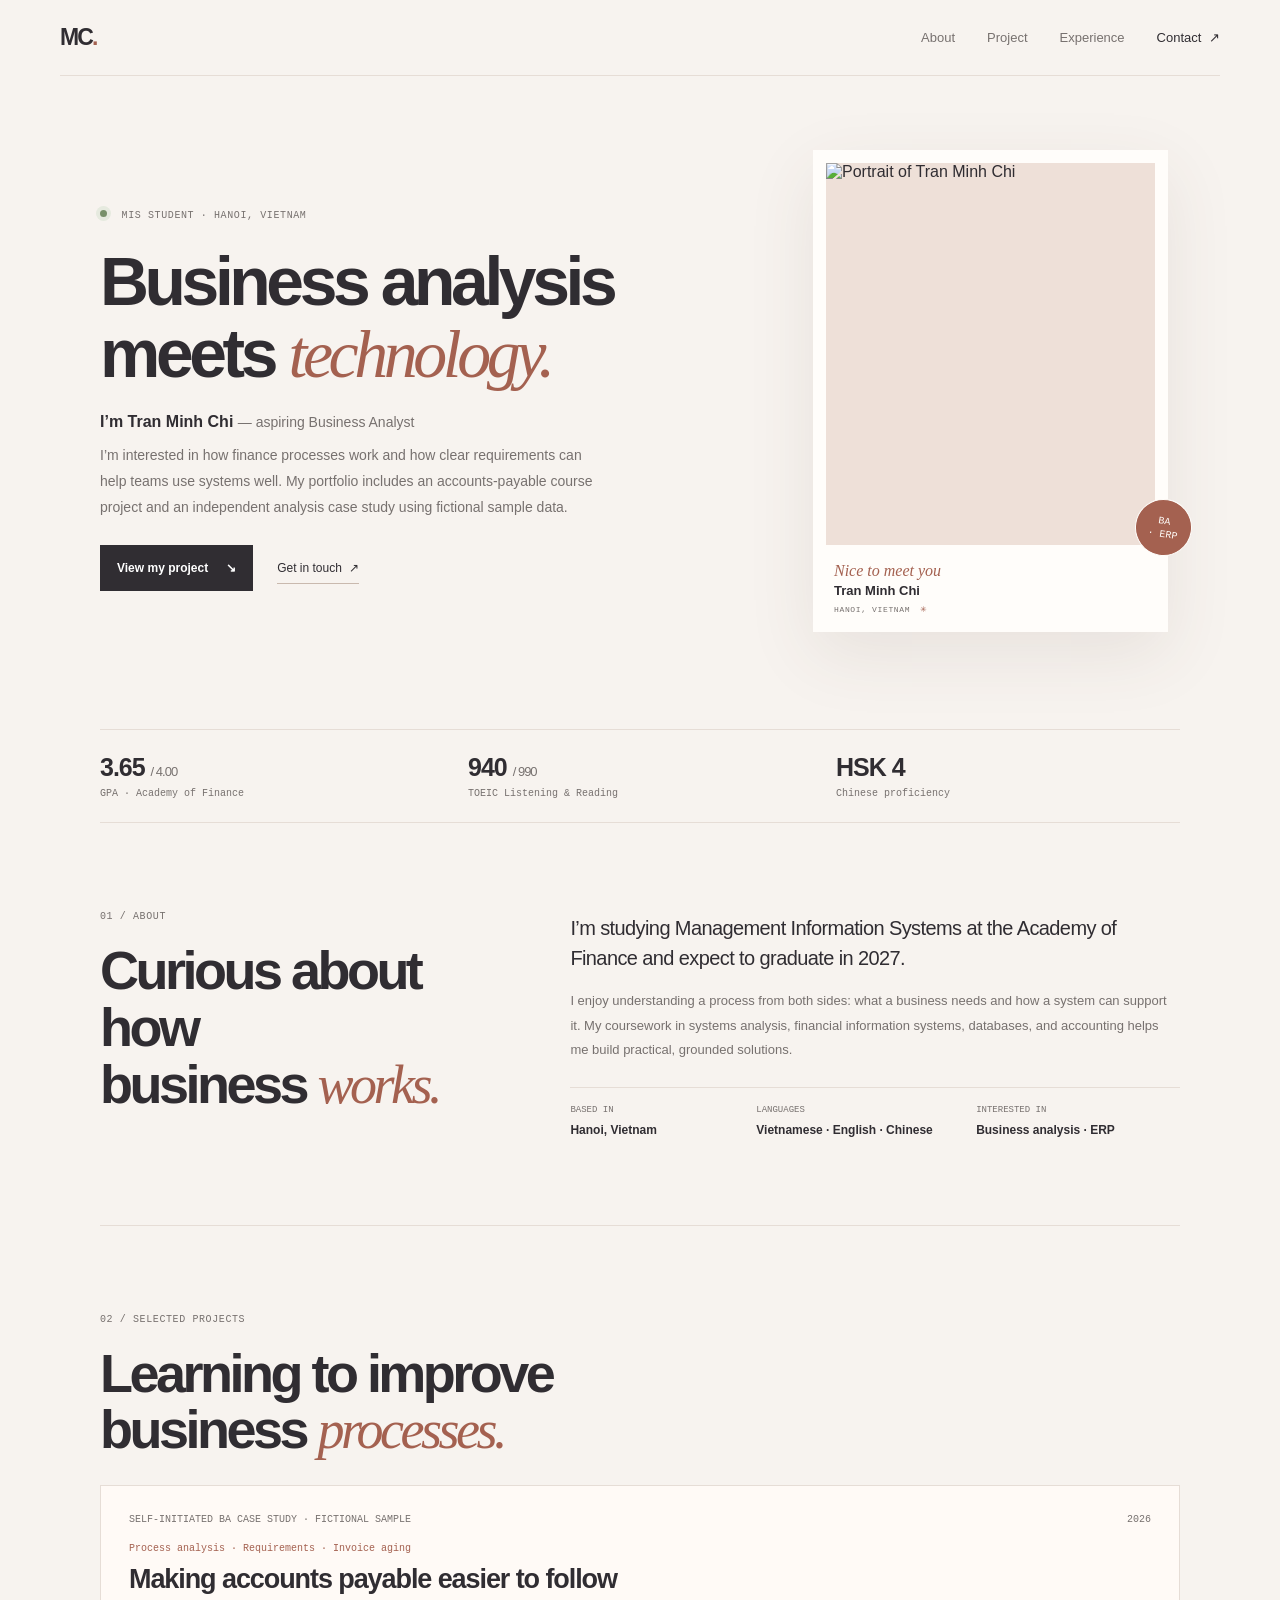
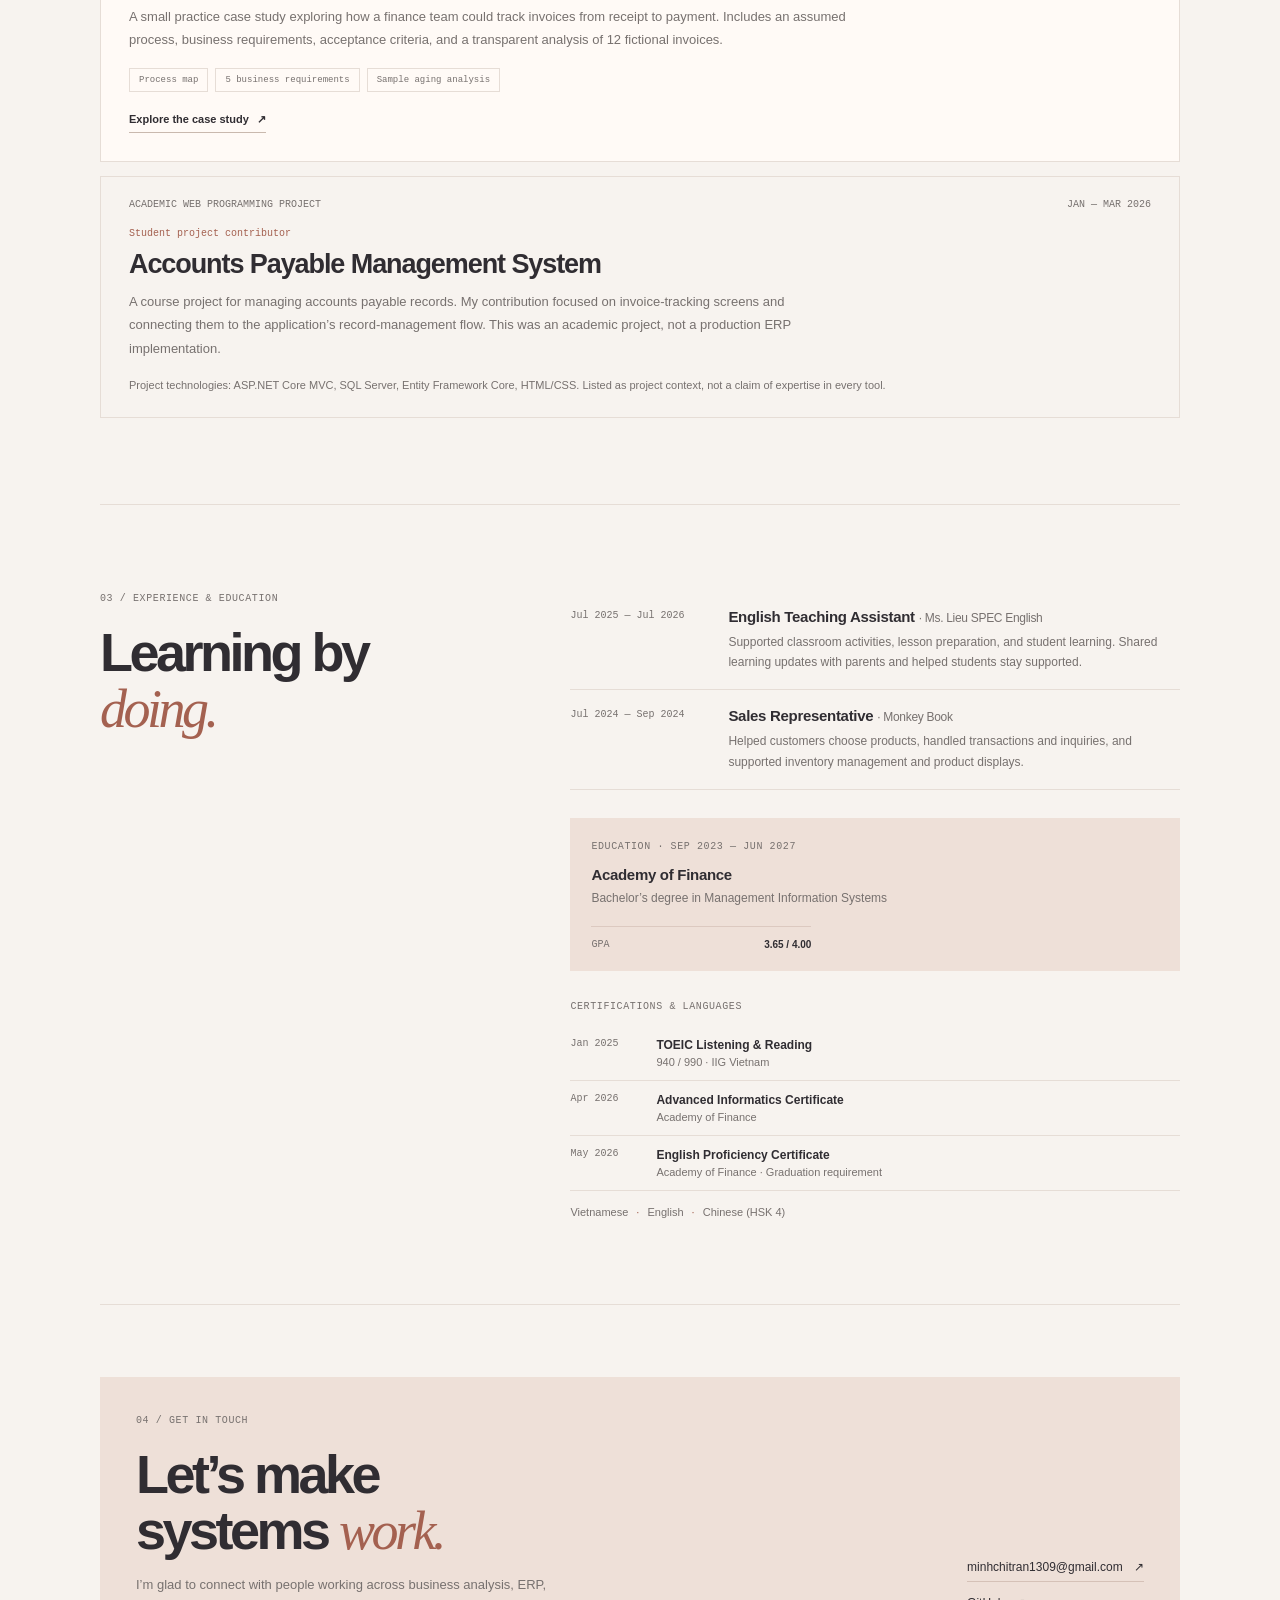
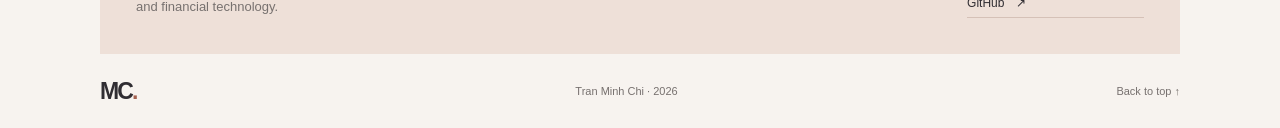
==== commit 31739094: "add file via upload" ====
--- a/index.html
+++ b/index.html
@@ -3,26 +3,27 @@
   <head>
     <meta charset="utf-8" />
     <meta name="viewport" content="width=device-width, initial-scale=1" />
-    <meta name="theme-color" content="#f5f5ef" />
+    <meta name="theme-color" content="#f7f3ef" />
     <meta
       name="description"
-      content="Tran Minh Chi is a Management Information Systems student focused on business analysis, ERP, and financial systems."
+      content="Tran Minh Chi is a Management Information Systems student interested in business analysis, ERP, and financial systems."
     />
-    <title>Tran Minh Chi — Business, Systems & Technology</title>
-    <link rel="preconnect" href="https://fonts.googleapis.com" />
-    <link rel="preconnect" href="https://fonts.gstatic.com" crossorigin />
-    <link
-      href="https://fonts.googleapis.com/css2?family=DM+Mono:wght@400;500&family=DM+Sans:wght@400;500;600;700&family=Manrope:wght@400;500;600;700;800&display=swap"
-      rel="stylesheet"
-    />
+    <title>Tran Minh Chi — Business Analyst Portfolio</title>
     <link rel="stylesheet" href="styles.css" />
+    <script src="script.js" defer></script>
   </head>
   <body>
     <a class="skip-link" href="#main">Skip to content</a>
     <header class="site-header">
       <a class="wordmark" href="#top" aria-label="Tran Minh Chi, home">MC<span>.</span></a>
-      <button class="menu-toggle" type="button" aria-expanded="false" aria-controls="site-nav" aria-label="Open navigation">
-        <span class="menu-toggle-label">Menu</span>
+      <button
+        class="menu-toggle"
+        type="button"
+        aria-expanded="false"
+        aria-controls="site-nav"
+        aria-label="Open navigation"
+      >
+        <span>Menu</span>
         <span class="menu-icon" aria-hidden="true"><i></i><i></i></span>
       </button>
       <nav class="site-nav" id="site-nav" aria-label="Main navigation">
@@ -35,192 +36,196 @@
 
     <main id="main">
       <section class="hero section-wrap" id="top" aria-labelledby="hero-title">
-        <div class="hero-copy">
-          <p class="eyebrow hero-eyebrow"><span class="status-dot"></span> MIS student <i>·</i> Hanoi, Vietnam</p>
-          <h1 id="hero-title">Business<br />meets <span>technology.</span></h1>
+        <div class="hero-copy" data-reveal="left">
+          <p class="eyebrow"><span class="status-dot"></span> MIS student · Hanoi, Vietnam</p>
+          <h1 id="hero-title">Business analysis<br />meets <em>technology.</em></h1>
           <p class="hero-name">I’m Tran Minh Chi <span>— aspiring Business Analyst</span></p>
-          <p class="hero-intro">I connect business processes with practical technology. My focus is ERP and financial systems, with hands-on experience building an accounts payable management application.</p>
+          <p class="hero-intro">
+            I’m interested in how finance processes work and how clear requirements can help teams
+            use systems well. My portfolio includes an accounts-payable course project and an
+            independent analysis case study using fictional sample data.
+          </p>
           <div class="hero-actions">
-            <a class="button button-dark" href="#project">See my project <span aria-hidden="true">↘</span></a>
-            <a class="text-link" href="mailto:minhchitran1309@gmail.com">Get in touch <span aria-hidden="true">↗</span></a>
-          </div>
-          <p class="hero-focus">Business analysis <span>·</span> ERP <span>·</span> Financial systems</p>
-        </div>
-
-        <div class="hero-art" role="img" aria-label="Illustration of invoice tracking, accounts payable, and database operations">
-          <div class="art-grid" aria-hidden="true"></div>
-          <div class="art-orbit orbit-one" aria-hidden="true"></div>
-          <div class="art-orbit orbit-two" aria-hidden="true"></div>
-          <div class="art-node node-one" aria-hidden="true"></div>
-          <div class="art-node node-two" aria-hidden="true"></div>
-          <div class="art-label label-top">BUSINESS PROCESS <span>01 — 03</span></div>
-          <div class="system-card">
-            <div class="system-card-top"><span class="system-mark">AP</span><span>FINANCIAL SYSTEMS</span><span class="system-menu">•••</span></div>
-            <div class="system-card-title">Accounts payable</div>
-            <div class="system-card-subtitle">From invoice to record</div>
-            <div class="flow-list">
-              <div class="flow-step"><span class="flow-icon">01</span><span>Invoice tracking</span><i>↗</i></div>
-              <div class="flow-step"><span class="flow-icon">02</span><span>Accounts payable</span><i>↗</i></div>
-              <div class="flow-step"><span class="flow-icon">03</span><span>Database operations</span><i>↗</i></div>
-            </div>
-            <div class="system-card-foot"><span class="pulse-dot"></span> SYSTEMS THINKING IN PRACTICE</div>
-          </div>
-          <div class="art-note"><span>BUSINESS</span><b>+</b><span>TECHNOLOGY</span></div>
-          <span class="art-caption">PROCESS · DATA · PEOPLE</span>
-        </div>
-        <a class="scroll-note" href="#about"><span class="scroll-line"></span> Scroll to explore</a>
-      </section>
-
-      <section class="proof section-wrap reveal" aria-label="Academic and language highlights">
-        <div class="proof-item"><span class="proof-number">3.65<span>/4.00</span></span><span class="proof-label">GPA · Academy of Finance</span></div>
-        <div class="proof-item"><span class="proof-number">940<span>/990</span></span><span class="proof-label">TOEIC Listening & Reading</span></div>
-        <div class="proof-item"><span class="proof-number">HSK 4</span><span class="proof-label">Intermediate Chinese</span></div>
-        <p class="proof-note">A business foundation<br />with a systems mindset.</p>
-      </section>
-
-      <section class="about section-wrap section-block" id="about" aria-labelledby="about-title">
-        <div class="section-heading reveal">
+            <a class="button button-dark" href="#project">View my project <span aria-hidden="true">↘</span></a>
+            <a class="text-link" href="mailto:minhchitran1309@gmail.com">
+              Get in touch <span aria-hidden="true">↗</span>
+            </a>
+          </div>
+        </div>
+
+        <figure class="hero-portrait" data-reveal="right">
+          <div class="portrait-frame">
+            <img
+              src="assets/avatar.jpeg"
+              alt="Portrait of Tran Minh Chi"
+              width="960"
+              height="1440"
+              fetchpriority="high"
+              decoding="async"
+            />
+          </div>
+          <figcaption class="portrait-caption">
+            <span class="caption-script">Nice to meet you</span>
+            <span class="caption-name">Tran Minh Chi</span>
+            <span class="caption-location">HANOI, VIETNAM <i>✳</i></span>
+          </figcaption>
+          <span class="portrait-stamp" aria-hidden="true">BA<br />· ERP</span>
+        </figure>
+      </section>
+
+      <section class="proof section-wrap" aria-label="Academic and language highlights" data-reveal>
+        <div class="proof-item">
+          <span class="proof-number">3.65 <small>/ 4.00</small></span>
+          <span class="proof-label">GPA · Academy of Finance</span>
+        </div>
+        <div class="proof-item">
+          <span class="proof-number">940 <small>/ 990</small></span>
+          <span class="proof-label">TOEIC Listening & Reading</span>
+        </div>
+        <div class="proof-item">
+          <span class="proof-number">HSK 4</span>
+          <span class="proof-label">Chinese proficiency</span>
+        </div>
+      </section>
+
+      <section class="section-wrap section-block about" id="about" aria-labelledby="about-title" data-reveal>
+        <div class="section-heading">
           <p class="eyebrow">01 / About</p>
           <h2 id="about-title">Curious about how<br />business <em>works.</em></h2>
         </div>
-        <div class="about-content reveal">
-          <p class="about-lead">I’m a Management Information Systems student at the Academy of Finance, graduating in 2027.</p>
-          <p class="body-copy">I enjoy looking at a process from both sides: what a business needs and how a system can support it. Coursework in systems analysis, financial information systems, databases, and accounting gives me the context to build useful, grounded solutions.</p>
-          <p class="body-copy">I’m developing toward business analysis and ERP, bringing together structured thinking, clear communication, and a practical understanding of software and data. I also use AI tools to support research, learning, and problem-solving.</p>
-          <div class="fact-row">
-            <div><span class="fact-label">Based in</span><span class="fact-value">Hanoi, Vietnam</span></div>
-            <div><span class="fact-label">Studying</span><span class="fact-value">Management Information Systems</span></div>
-            <div><span class="fact-label">Languages</span><span class="fact-value">Vietnamese · English · Chinese</span></div>
-          </div>
-        </div>
-      </section>
-
-      <section class="focus section-wrap section-block" aria-labelledby="focus-title">
-        <div class="section-heading heading-row reveal">
-          <div>
-            <p class="eyebrow">02 / What I bring</p>
-            <h2 id="focus-title">Three sides of<br />the same <em>system.</em></h2>
-          </div>
-          <p class="heading-aside">I’m interested in the point where people, processes, and technology meet.</p>
-        </div>
-        <div class="focus-grid">
-          <article class="focus-card reveal">
-            <span class="focus-index">01</span>
-            <div class="focus-symbol symbol-process" aria-hidden="true"><i></i><i></i><i></i></div>
-            <h3>Business & processes</h3>
-            <p>Business process fundamentals, systems analysis, financial accounting, and business information systems.</p>
-            <span class="focus-caption">UNDERSTAND THE NEED</span>
+        <div class="about-content">
+          <p class="about-lead">
+            I’m studying Management Information Systems at the Academy of Finance and expect to
+            graduate in 2027.
+          </p>
+          <p class="body-copy">
+            I enjoy understanding a process from both sides: what a business needs and how a system
+            can support it. My coursework in systems analysis, financial information systems,
+            databases, and accounting helps me build practical, grounded solutions.
+          </p>
+          <dl class="fact-row">
+            <div><dt>Based in</dt><dd>Hanoi, Vietnam</dd></div>
+            <div><dt>Languages</dt><dd>Vietnamese · English · Chinese</dd></div>
+            <div><dt>Interested in</dt><dd>Business analysis · ERP</dd></div>
+          </dl>
+        </div>
+      </section>
+
+      <section class="section-wrap section-block project" id="project" aria-labelledby="project-title" data-reveal>
+        <div class="section-heading">
+          <p class="eyebrow">02 / Selected projects</p>
+          <h2 id="project-title">Learning to improve<br />business <em>processes.</em></h2>
+        </div>
+        <div class="project-list">
+          <article class="project-card project-card-featured">
+            <div class="project-meta">
+              <span>Self-initiated BA case study · Fictional sample</span>
+              <span>2026</span>
+            </div>
+            <p class="project-role">Process analysis · Requirements · Invoice aging</p>
+            <h3 class="project-card-title">Making accounts payable easier to follow</h3>
+            <p class="project-description">
+              A small practice case study exploring how a finance team could track invoices from
+              receipt to payment. Includes an assumed process, business requirements, acceptance
+              criteria, and a transparent analysis of 12 fictional invoices.
+            </p>
+            <div class="project-outcomes" aria-label="Case study deliverables">
+              <span>Process map</span>
+              <span>5 business requirements</span>
+              <span>Sample aging analysis</span>
+            </div>
+            <a class="project-link" href="projects/ap-invoice-review/index.html">
+              Explore the case study <span aria-hidden="true">↗</span>
+            </a>
           </article>
-          <article class="focus-card reveal">
-            <span class="focus-index">02</span>
-            <div class="focus-symbol symbol-data" aria-hidden="true"><i></i><i></i><i></i></div>
-            <h3>ERP & financial systems</h3>
-            <p>Financial operations, accounts payable workflows, database management, and financial data analysis.</p>
-            <span class="focus-caption">STRUCTURE THE INFORMATION</span>
+
+          <article class="project-card project-card-academic">
+            <div class="project-meta">
+              <span>Academic web programming project</span>
+              <span>Jan — Mar 2026</span>
+            </div>
+            <p class="project-role">Student project contributor</p>
+            <h3 class="project-card-title">Accounts Payable Management System</h3>
+            <p class="project-description">
+              A course project for managing accounts payable records. My contribution focused on
+              invoice-tracking screens and connecting them to the application’s record-management
+              flow. This was an academic project, not a production ERP implementation.
+            </p>
+            <p class="project-stack">
+              Project technologies: ASP.NET Core MVC, SQL Server, Entity Framework Core, HTML/CSS.
+              Listed as project context, not a claim of expertise in every tool.
+            </p>
           </article>
-          <article class="focus-card reveal">
-            <span class="focus-index">03</span>
-            <div class="focus-symbol symbol-code" aria-hidden="true"><i>&lt;</i><b>/</b><i>&gt;</i></div>
-            <h3>Application development</h3>
-            <p>C# and ASP.NET Core MVC, HTML/CSS, SQL Server, Entity Framework Core, Python, Java, and C/C++.</p>
-            <span class="focus-caption">BUILD A PRACTICAL SOLUTION</span>
-          </article>
-        </div>
-      </section>
-
-      <section class="project section-wrap section-block" id="project" aria-labelledby="project-title">
-        <div class="section-heading heading-row reveal">
-          <div>
-            <p class="eyebrow">03 / Featured project</p>
-            <h2 id="project-title">A closer look<br />at the <em>work.</em></h2>
-          </div>
-          <p class="heading-aside">A web programming project that brought financial operations and application development together.</p>
-        </div>
-        <article class="project-feature reveal">
-          <div class="project-visual" aria-hidden="true">
-            <div class="project-visual-top"><span>PROJECT / 01</span><span>JAN — MAR 2026</span></div>
-            <div class="project-window">
-              <div class="window-sidebar"><span class="window-logo">AP<span>.</span></span><i class="side-icon active"></i><i class="side-icon"></i><i class="side-icon"></i><i class="side-icon"></i></div>
-              <div class="window-main">
-                <div class="window-heading"><span>Accounts payable</span><i>•••</i></div>
-                <div class="window-summary"><div><small>WORKFLOW</small><b>Invoice tracking</b></div><div class="summary-mark">↗</div></div>
-                <div class="window-row"><span class="row-dot"></span><span>Invoice records</span><b>Database</b></div>
-                <div class="window-row"><span class="row-dot row-dot-2"></span><span>Data operations</span><b>Entity Framework</b></div>
-                <div class="window-row"><span class="row-dot row-dot-3"></span><span>Application</span><b>ASP.NET Core</b></div>
+        </div>
+      </section>
+
+      <section class="section-wrap section-block experience" id="experience" aria-labelledby="experience-title" data-reveal>
+        <div class="section-heading">
+          <p class="eyebrow">03 / Experience & education</p>
+          <h2 id="experience-title">Learning by<br /><em>doing.</em></h2>
+        </div>
+        <div class="experience-content">
+          <div class="timeline">
+            <article class="timeline-item">
+              <p class="timeline-date">Jul 2025 — Jul 2026</p>
+              <div>
+                <h3>English Teaching Assistant <span>· Ms. Lieu SPEC English</span></h3>
+                <p>
+                  Supported classroom activities, lesson preparation, and student learning. Shared
+                  learning updates with parents and helped students stay supported.
+                </p>
               </div>
-            </div>
-            <div class="project-visual-caption">FINANCIAL DATA, MADE USABLE <span>✳</span></div>
-          </div>
-          <div class="project-details">
-            <div class="project-meta"><span>WEB PROGRAMMING PROJECT</span><span>01 / 2026 — 03 / 2026</span></div>
-            <h3>Accounts Payable<br />Management System</h3>
-            <p class="project-role">Full-stack Developer</p>
-            <p class="project-description">A web application for managing accounts payable records and supporting accounting operations. I worked across the interface and data layer, connecting invoice tracking features to structured database operations.</p>
-            <ul class="project-points">
-              <li>Developed front-end interfaces and invoice-tracking features with HTML/CSS and ASP.NET Core MVC.</li>
-              <li>Designed database structures in SQL Server and connected data operations with Entity Framework Core.</li>
-              <li>Contributed to a functional application for managing accounts payable records.</li>
-            </ul>
-            <div class="tag-list" aria-label="Technologies used"><span>C#</span><span>ASP.NET Core MVC</span><span>SQL Server</span><span>Entity Framework Core</span><span>HTML / CSS</span><span>EPPlus</span></div>
-          </div>
-        </article>
-      </section>
-
-      <section class="experience section-wrap section-block" id="experience" aria-labelledby="experience-title">
-        <div class="section-heading reveal">
-          <p class="eyebrow">04 / The path so far</p>
-          <h2 id="experience-title">Learning by<br /><em>doing.</em></h2>
+            </article>
+            <article class="timeline-item">
+              <p class="timeline-date">Jul 2024 — Sep 2024</p>
+              <div>
+                <h3>Sales Representative <span>· Monkey Book</span></h3>
+                <p>
+                  Helped customers choose products, handled transactions and inquiries, and
+                  supported inventory management and product displays.
+                </p>
+              </div>
+            </article>
+          </div>
+
           <div class="education-card">
-            <span class="education-label">EDUCATION · 09 / 2023 — 06 / 2027</span>
+            <p class="eyebrow">Education · Sep 2023 — Jun 2027</p>
             <h3>Academy of Finance</h3>
             <p>Bachelor’s degree in Management Information Systems</p>
-            <div class="education-gpa"><span>GPA</span><b>3.65 <small>/ 4.00</small></b></div>
-          </div>
-        </div>
-        <div class="experience-content reveal">
-          <div class="timeline">
-            <article class="timeline-item">
-              <div class="timeline-date">07 / 2025 — 07 / 2026</div>
-              <div class="timeline-details"><h3>English Teaching Assistant <span>· Ms. Lieu SPEC English</span></h3><p>Supported classroom activities, lesson preparation, and student learning. Shared learning updates with parents and helped students stay supported.</p><div class="tag-list"><span>Communication</span><span>Preparation</span><span>Learning support</span></div></div>
-            </article>
-            <article class="timeline-item">
-              <div class="timeline-date">07 / 2024 — 09 / 2024</div>
-              <div class="timeline-details"><h3>Sales Representative <span>· Monkey Book</span></h3><p>Helped customers choose products, handled transactions and inquiries, and supported inventory management and product displays.</p><div class="tag-list"><span>Customer service</span><span>Operations</span><span>Inventory</span></div></div>
-            </article>
+            <p class="education-gpa">GPA <strong>3.65 / 4.00</strong></p>
           </div>
 
           <div class="credentials">
             <p class="eyebrow">Certifications & languages</p>
-            <div class="credential-row"><span class="credential-date">01 / 2025</span><span><b>TOEIC Listening & Reading</b><small>940 / 990 · IIG Vietnam</small></span></div>
-            <div class="credential-row"><span class="credential-date">04 / 2026</span><span><b>Advanced Informatics Certificate</b><small>Academy of Finance</small></span></div>
-            <div class="credential-row"><span class="credential-date">05 / 2026</span><span><b>English Proficiency Certificate</b><small>Academy of Finance · Graduation requirement</small></span></div>
-            <div class="language-pills"><span>Vietnamese</span><span>English <b>TOEIC 940</b></span><span>Chinese <b>HSK 4</b></span></div>
-          </div>
-        </div>
-      </section>
-
-      <section class="contact section-wrap" id="contact" aria-labelledby="contact-title">
-        <div class="contact-copy reveal">
-          <p class="eyebrow">05 / Get in touch</p>
+            <ul>
+              <li><span>Jan 2025</span><strong>TOEIC Listening & Reading</strong><small>940 / 990 · IIG Vietnam</small></li>
+              <li><span>Apr 2026</span><strong>Advanced Informatics Certificate</strong><small>Academy of Finance</small></li>
+              <li><span>May 2026</span><strong>English Proficiency Certificate</strong><small>Academy of Finance · Graduation requirement</small></li>
+            </ul>
+            <p class="language-list">Vietnamese <span>·</span> English <span>·</span> Chinese (HSK 4)</p>
+          </div>
+        </div>
+      </section>
+
+      <section class="contact section-wrap" id="contact" aria-labelledby="contact-title" data-reveal>
+        <div>
+          <p class="eyebrow">04 / Get in touch</p>
           <h2 id="contact-title">Let’s make<br />systems <em>work.</em></h2>
-          <p>I’m always glad to connect with people working across business analysis, ERP, and financial technology.</p>
-          <a class="contact-email" href="mailto:minhchitran1309@gmail.com">minhchitran1309@gmail.com <span aria-hidden="true">↗</span></a>
-        </div>
-        <div class="contact-side reveal">
-          <div class="contact-decoration" aria-hidden="true"><span>PEOPLE<br />PROCESS<br />TECHNOLOGY<span class="period">.</span></span><i>↗</i></div>
-          <div class="social-links">
-            <a href="https://github.com/minhchitran1309" target="_blank" rel="noreferrer">GitHub <span aria-hidden="true">↗</span></a>
-            <a href="mailto:minhchitran1309@gmail.com">Email <span aria-hidden="true">↗</span></a>
-          </div>
+          <p>I’m glad to connect with people working across business analysis, ERP, and financial technology.</p>
+        </div>
+        <div class="contact-links">
+          <a href="mailto:minhchitran1309@gmail.com">minhchitran1309@gmail.com <span aria-hidden="true">↗</span></a>
+          <a href="https://github.com/minhchitran1309" target="_blank" rel="noopener noreferrer">
+            GitHub <span aria-hidden="true">↗</span>
+          </a>
         </div>
       </section>
     </main>
 
     <footer class="site-footer section-wrap">
       <a class="wordmark" href="#top" aria-label="Back to top">MC<span>.</span></a>
-      <span>Built with curiosity · <span id="year">2026</span></span>
+      <span>Tran Minh Chi · <span id="year">2026</span></span>
       <a href="#top">Back to top ↑</a>
     </footer>
-    <script src="script.js"></script>
   </body>
 </html>
--- a/styles.css
+++ b/styles.css
@@ -1,316 +1,257 @@
 :root {
   color-scheme: light;
-  --paper: #f5f5ef;
-  --paper-deep: #eceee5;
-  --ink: #1e302e;
-  --ink-soft: #334743;
-  --muted: #707b75;
-  --line: #d9ded4;
-  --lime: #c7e681;
-  --green: #7c9d68;
-  --serif: Georgia, "Times New Roman", serif;
-  --sans: "DM Sans", Arial, sans-serif;
-  --display: "Manrope", "DM Sans", Arial, sans-serif;
-  --mono: "DM Mono", monospace;
+  --paper: #f7f3ef;
+  --surface: #fffdfa;
+  --ink: #302d32;
+  --muted: #77716f;
+  --line: #e6ddd6;
+  --accent: #a46150;
+  --accent-dark: #804b40;
+  --blush: #eee0d8;
+  --sand: #e9d8c8;
+  --mono: "SFMono-Regular", Consolas, "Liberation Mono", monospace;
+  --sans: -apple-system, BlinkMacSystemFont, "Segoe UI", sans-serif;
+  --serif: Iowan Old Style, "Palatino Linotype", "Book Antiqua", Georgia, serif;
   --ease: cubic-bezier(.2, .75, .25, 1);
 }
 
 * { box-sizing: border-box; }
-html { scroll-behavior: smooth; scroll-padding-top: 92px; }
-body { margin: 0; background: var(--paper); color: var(--ink); font-family: var(--sans); -webkit-font-smoothing: antialiased; }
-::selection { background: var(--lime); color: var(--ink); }
+html { scroll-behavior: smooth; scroll-padding-top: 88px; }
+body {
+  margin: 0;
+  background: var(--paper);
+  color: var(--ink);
+  font-family: var(--sans);
+  -webkit-font-smoothing: antialiased;
+}
+::selection { background: #e3c2b1; color: var(--ink); }
 a { color: inherit; text-decoration: none; }
 button { color: inherit; font: inherit; }
 h1, h2, h3, p { margin-top: 0; }
-.section-wrap { width: min(1180px, calc(100% - 96px)); margin-inline: auto; }
-.skip-link { position: fixed; z-index: 20; top: 12px; left: 12px; padding: 10px 14px; transform: translateY(-160%); background: var(--ink); color: white; }
+.section-wrap { width: min(1080px, calc(100% - 48px)); margin-inline: auto; }
+.skip-link {
+  position: fixed;
+  z-index: 20;
+  top: 12px;
+  left: 12px;
+  padding: 10px 14px;
+  transform: translateY(-160%);
+  background: var(--ink);
+  color: #fff;
+}
 .skip-link:focus { transform: translateY(0); }
-.period { color: var(--lime); }
-
-.site-header { position: relative; z-index: 10; height: 84px; width: min(1320px, calc(100% - 96px)); margin: auto; display: flex; align-items: center; justify-content: space-between; border-bottom: 1px solid var(--line); }
-.wordmark { font: 800 24px/1 var(--display); letter-spacing: -2px; }
-.wordmark span { color: #92b859; }
-.site-nav { display: flex; align-items: center; gap: 38px; color: #58655f; font-size: 12px; }
-.site-nav a { transition: color .2s ease; }
-.site-nav a:hover, .social-links a:hover { color: #91ad5a; }
-.site-nav .nav-contact { padding: 9px 0; border-bottom: 1px solid var(--ink); color: var(--ink); }
-.nav-contact span, .text-link span { margin-left: 5px; }
+.eyebrow {
+  margin: 0 0 18px;
+  color: var(--muted);
+  font: 10px/1.5 var(--mono);
+  letter-spacing: .06em;
+  text-transform: uppercase;
+}
+
+.site-header {
+  position: relative;
+  z-index: 5;
+  width: min(1160px, calc(100% - 48px));
+  height: 76px;
+  margin: auto;
+  display: flex;
+  align-items: center;
+  justify-content: space-between;
+  border-bottom: 1px solid var(--line);
+}
+.wordmark { font-size: 23px; font-weight: 800; letter-spacing: -.08em; }
+.wordmark span { color: var(--accent); }
+.site-nav { display: flex; align-items: center; gap: 32px; color: var(--muted); font-size: 13px; }
+.site-nav a, .contact-links a { transition: color .2s ease; }
+.site-nav a:hover, .contact-links a:hover { color: var(--accent); }
+.site-nav .nav-contact { color: var(--ink); }
+.nav-contact span { margin-left: 4px; }
 .menu-toggle { display: none; }
 
-.hero { position: relative; min-height: 672px; padding-top: 75px; padding-bottom: 95px; display: grid; grid-template-columns: 1.06fr .94fr; align-items: center; gap: 40px; }
-.hero-copy { position: relative; z-index: 2; padding: 20px 0 35px; }
-.eyebrow { margin: 0 0 23px; color: var(--muted); font: 10px/1.5 var(--mono); letter-spacing: .08em; text-transform: uppercase; }
-.hero-eyebrow { animation: rise-in .7s .05s both var(--ease); }
-.status-dot, .pulse-dot { display: inline-block; width: 7px; height: 7px; margin: 0 8px 1px 0; border-radius: 50%; background: #8caf58; box-shadow: 0 0 0 4px #e2ead6; }
-.hero-eyebrow i { margin: 0 5px; color: #a6ada1; font-style: normal; }
-h1, h2 { font-family: var(--display); letter-spacing: -.075em; }
-h1 { margin: 0 0 20px; font-size: clamp(58px, 7.2vw, 99px); line-height: .96; font-weight: 600; animation: rise-in .75s .12s both var(--ease); }
-h1 span, h2 em { color: #778d62; font-family: var(--serif); font-weight: 400; font-style: italic; letter-spacing: -.07em; }
-.hero-name { margin-bottom: 14px; font: 600 16px/1.5 var(--display); animation: rise-in .75s .2s both var(--ease); }
-.hero-name span { color: var(--muted); font-size: 13px; font-weight: 400; }
-.hero-intro { max-width: 490px; margin-bottom: 27px; color: var(--muted); font-size: 14px; line-height: 1.85; animation: rise-in .75s .28s both var(--ease); }
-.hero-actions { display: flex; align-items: center; gap: 27px; animation: rise-in .75s .36s both var(--ease); }
-.button { min-height: 47px; display: inline-flex; align-items: center; justify-content: center; gap: 22px; padding: 0 18px; font-size: 11px; font-weight: 600; }
-.button-dark { background: var(--ink); color: white; transition: background .25s ease, transform .25s var(--ease); }
-.button-dark:hover { background: #435c4b; transform: translateY(-3px); }
-.text-link { padding: 8px 0; border-bottom: 1px solid #adb6a9; font-size: 11px; }
-.hero-focus { margin: 31px 0 0; color: #758078; font: 9px var(--mono); letter-spacing: .06em; text-transform: uppercase; animation: rise-in .75s .44s both var(--ease); }
-.hero-focus span { padding: 0 7px; color: #a3bd71; }
-
-.hero-art { position: relative; width: min(100%, 485px); aspect-ratio: .98; justify-self: end; overflow: hidden; background: #e8ebdf; animation: rise-in .9s .18s both var(--ease); }
-.hero-art:after { position: absolute; inset: 14px; border: 1px solid rgba(42, 63, 51, .12); content: ""; pointer-events: none; }
-.art-grid { position: absolute; inset: 0; opacity: .34; background-image: linear-gradient(rgba(65, 82, 68, .08) 1px, transparent 1px), linear-gradient(90deg, rgba(65, 82, 68, .08) 1px, transparent 1px); background-size: 38px 38px; mask-image: linear-gradient(140deg, black, transparent 82%); }
-.art-orbit { position: absolute; width: 79%; aspect-ratio: 1; left: 11%; top: 10%; border: 1px solid rgba(74, 102, 68, .28); border-radius: 50%; transform: rotate(-28deg) scaleY(.68); animation: orbit-turn 28s linear infinite; }
-.orbit-two { width: 97%; left: 1%; top: 20%; transform: rotate(37deg) scaleY(.49); animation-duration: 38s; animation-direction: reverse; }
-.art-node { position: absolute; z-index: 1; width: 11px; height: 11px; border: 3px solid #e8ebdf; border-radius: 50%; background: #93ad67; box-shadow: 0 0 0 1px #8ea666; }
-.node-one { top: 23%; left: 20%; }
-.node-two { right: 17%; bottom: 24%; width: 8px; height: 8px; background: #d2a67c; box-shadow: 0 0 0 1px #c69a72; }
-.art-label { position: absolute; top: 7%; left: 7%; right: 7%; display: flex; justify-content: space-between; color: #788477; font: 8px var(--mono); letter-spacing: .07em; }
-.art-label span { color: #a0aa9b; }
-.system-card { position: absolute; z-index: 2; top: 24%; left: 20%; width: 68%; max-width: 330px; padding: 20px 21px 16px; background: #fbfbf7; box-shadow: 0 22px 55px rgba(36, 56, 43, .13); animation: card-float 6s ease-in-out infinite; }
-.system-card-top { display: flex; align-items: center; gap: 9px; color: #889188; font: 7px var(--mono); letter-spacing: .08em; }
-.system-mark { width: 25px; height: 25px; display: grid; place-items: center; background: #e4edd8; color: #62794d; font: 700 9px var(--display); letter-spacing: -.04em; }
-.system-menu { margin-left: auto; color: #a2aaa0; letter-spacing: 2px; }
-.system-card-title { margin-top: 22px; font: 600 17px var(--display); letter-spacing: -.05em; }
-.system-card-subtitle { margin-top: 4px; color: #8a948c; font-size: 9px; }
-.flow-list { margin-top: 19px; border-top: 1px solid #e7eae3; }
-.flow-step { min-height: 39px; display: flex; align-items: center; gap: 10px; border-bottom: 1px solid #e7eae3; color: #53635a; font-size: 9px; }
-.flow-step i { margin-left: auto; color: #a2b27f; font-style: normal; }
-.flow-icon { width: 20px; height: 20px; display: grid; place-items: center; border-radius: 50%; background: #f0f3eb; color: #87977c; font: 7px var(--mono); }
-.system-card-foot { margin-top: 14px; color: #9aa499; font: 7px var(--mono); letter-spacing: .06em; }
-.pulse-dot { width: 5px; height: 5px; margin-right: 5px; box-shadow: 0 0 0 3px #e5eddd; }
-.art-note { position: absolute; right: 7%; bottom: 11%; display: flex; align-items: center; gap: 7px; color: #637265; font: 8px var(--mono); letter-spacing: .04em; }
-.art-note b { color: #9ab96a; font: 15px var(--serif); }
-.art-caption { position: absolute; left: 6%; bottom: 8%; color: #899387; font: 7px var(--mono); letter-spacing: .08em; writing-mode: vertical-rl; transform: rotate(180deg); }
-.scroll-note { position: absolute; left: 0; bottom: 29px; display: flex; align-items: center; gap: 11px; color: var(--muted); font: 9px var(--mono); letter-spacing: .06em; text-transform: uppercase; }
-.scroll-line { width: 29px; height: 1px; background: #9ea99c; }
-
-.proof { min-height: 121px; display: grid; grid-template-columns: 1fr 1fr .8fr 1fr; align-items: center; gap: 28px; padding-block: 22px; border-top: 1px solid var(--line); border-bottom: 1px solid var(--line); }
-.proof-item { display: flex; flex-direction: column; gap: 5px; }
-.proof-number { font: 600 25px/1 var(--display); letter-spacing: -.06em; }
-.proof-number span { margin-left: 3px; color: #8a958c; font-size: 12px; font-weight: 400; letter-spacing: -.02em; }
-.proof-label { color: var(--muted); font: 8px var(--mono); letter-spacing: .03em; }
-.proof-note { justify-self: end; margin: 0; color: #7e897e; font: italic 16px/1.4 var(--serif); text-align: right; }
-
-.section-block { padding-top: 112px; padding-bottom: 116px; border-top: 1px solid var(--line); }
-.section-heading h2, .contact h2 { margin-bottom: 0; font-size: clamp(43px, 5.3vw, 68px); line-height: 1.02; font-weight: 500; }
-.about { display: grid; grid-template-columns: .84fr 1.16fr; gap: 80px; }
-.about .eyebrow, .focus .eyebrow, .project .eyebrow, .experience .eyebrow { margin-bottom: 24px; }
-.about-content { padding-top: 40px; }
-.about-lead { max-width: 590px; margin-bottom: 20px; font: 500 clamp(21px, 2.4vw, 29px)/1.44 var(--display); letter-spacing: -.045em; }
-.body-copy { max-width: 590px; margin-bottom: 15px; color: var(--muted); font-size: 12px; line-height: 1.9; }
-.fact-row { display: grid; grid-template-columns: .75fr 1.35fr 1fr; gap: 18px; margin-top: 34px; padding-top: 19px; border-top: 1px solid var(--line); }
-.fact-row > div { display: flex; flex-direction: column; gap: 7px; }
-.fact-label { color: var(--muted); font: 8px var(--mono); letter-spacing: .06em; text-transform: uppercase; }
-.fact-value { font-size: 10px; font-weight: 600; line-height: 1.5; }
-
-.heading-row { display: flex; align-items: end; justify-content: space-between; margin-bottom: 46px; }
-.heading-aside { width: 235px; margin: 0 4% 5px 25px; color: var(--muted); font-size: 11px; line-height: 1.8; }
-.focus-grid { display: grid; grid-template-columns: repeat(3, 1fr); gap: 13px; }
-.focus-card { position: relative; min-height: 280px; display: flex; flex-direction: column; align-items: flex-start; padding: 24px 23px 21px; background: #edefe7; transition: transform .35s var(--ease), background .35s ease; }
-.focus-card:hover { transform: translateY(-6px); background: #e8ecdf; }
-.focus-index { color: #89958a; font: 9px var(--mono); }
-.focus-symbol { height: 64px; width: 76px; display: flex; align-items: center; justify-content: center; margin: 9px 0 15px; }
-.symbol-process { gap: 5px; }
-.symbol-process i { position: relative; width: 15px; height: 15px; border: 1px solid #90a477; border-radius: 50%; }
-.symbol-process i:nth-child(2) { width: 25px; height: 25px; background: #d9e5c9; }
-.symbol-process i:after { position: absolute; top: 6px; left: 13px; width: 14px; height: 1px; background: #90a477; content: ""; }
-.symbol-data { align-items: end; gap: 5px; padding-bottom: 10px; border-bottom: 1px solid #a4b39a; }
-.symbol-data i { width: 13px; border: 1px solid #8ba274; background: #dce8cf; }
-.symbol-data i:nth-child(1) { height: 18px; }.symbol-data i:nth-child(2) { height: 38px; }.symbol-data i:nth-child(3) { height: 28px; }
-.symbol-code { gap: 7px; color: #789165; font: 500 21px var(--mono); }
-.symbol-code b { color: #b3c18c; font-weight: 400; }
-.focus-card h3 { margin: 0 0 10px; font: 600 16px var(--display); letter-spacing: -.04em; }
-.focus-card p { max-width: 300px; margin: 0 0 21px; color: var(--muted); font-size: 10px; line-height: 1.8; }
-.focus-caption { margin-top: auto; color: #929c8d; font: 7px var(--mono); letter-spacing: .08em; }
-
-.project-feature { display: grid; grid-template-columns: .98fr 1.02fr; gap: 56px; align-items: center; }
-.project-visual { position: relative; min-height: 500px; display: flex; align-items: center; justify-content: center; overflow: hidden; background: #e7e9dd; }
-.project-visual:before, .project-visual:after { position: absolute; width: 320px; height: 320px; border: 1px solid rgba(91, 114, 79, .25); border-radius: 50%; content: ""; }
-.project-visual:before { transform: scaleY(.62) rotate(-30deg); }
-.project-visual:after { width: 390px; height: 390px; transform: scaleY(.46) rotate(27deg); }
-.project-visual-top { position: absolute; z-index: 1; top: 19px; right: 20px; left: 20px; display: flex; justify-content: space-between; color: #768276; font: 8px var(--mono); letter-spacing: .05em; }
-.project-window { position: relative; z-index: 2; width: 76%; min-height: 285px; display: grid; grid-template-columns: 44px 1fr; background: #fbfbf7; box-shadow: 0 20px 45px rgba(43, 57, 44, .15); transform: rotate(-2deg); transition: transform .45s var(--ease); }
-.project-feature:hover .project-window { transform: rotate(0deg) translateY(-4px); }
-.window-sidebar { display: flex; flex-direction: column; align-items: center; gap: 17px; padding: 15px 0; border-right: 1px solid #ebede6; }
-.window-logo { margin-bottom: 8px; color: #536c4e; font: 700 11px var(--display); letter-spacing: -.07em; }
-.window-logo span { color: #afc879; }
-.side-icon { width: 13px; height: 13px; border: 1px solid #cbd3c5; border-radius: 3px; }
-.side-icon.active { border-color: #8ca66e; background: #dfe9d2; }
-.window-main { padding: 19px 17px; }
-.window-heading { display: flex; justify-content: space-between; margin-bottom: 18px; color: #42574b; font: 600 10px var(--display); }
-.window-heading i { color: #a0a99d; font: 8px var(--mono); letter-spacing: 2px; }
-.window-summary { min-height: 70px; display: flex; align-items: center; justify-content: space-between; padding: 12px; background: #eef2e8; }
-.window-summary div:first-child { display: flex; flex-direction: column; gap: 8px; }
-.window-summary small { color: #8a9685; font: 6px var(--mono); letter-spacing: .08em; }
-.window-summary b { color: #435a4b; font: 600 10px var(--display); }
-.summary-mark { width: 28px; height: 28px; display: grid; place-items: center; border: 1px solid #cbd8bb; border-radius: 50%; color: #75905c; font-size: 12px; }
-.window-row { min-height: 35px; display: flex; align-items: center; gap: 7px; border-bottom: 1px solid #eef0e9; color: #68766c; font-size: 7px; }
-.window-row b { margin-left: auto; color: #90998e; font: 7px var(--mono); }
-.row-dot { width: 5px; height: 5px; border-radius: 50%; background: #adc482; }
-.row-dot-2 { background: #d9b88f; }.row-dot-3 { background: #aab8c5; }
-.project-visual-caption { position: absolute; z-index: 3; right: 7%; bottom: 7%; color: #61705f; font: 7px var(--mono); letter-spacing: .08em; }
-.project-visual-caption span { padding-left: 7px; color: #9dbb6c; font-size: 12px; }
-.project-details { padding-block: 20px; }
-.project-meta { display: flex; justify-content: space-between; gap: 14px; margin-bottom: 21px; color: var(--muted); font: 8px var(--mono); letter-spacing: .04em; }
-.project-details h3 { margin: 0 0 9px; font: 600 clamp(28px, 3vw, 38px)/1.12 var(--display); letter-spacing: -.06em; }
-.project-role { margin-bottom: 17px; color: #7e9568; font: 500 11px var(--mono); }
-.project-description { max-width: 490px; margin-bottom: 17px; color: var(--muted); font-size: 11px; line-height: 1.85; }
-.project-points { display: grid; gap: 10px; margin: 0 0 20px; padding: 0; list-style: none; }
-.project-points li { position: relative; padding-left: 17px; color: #5f6f66; font-size: 10px; line-height: 1.7; }
-.project-points li:before { position: absolute; top: 7px; left: 0; width: 6px; height: 6px; border-radius: 50%; background: #a6c777; content: ""; }
-.tag-list { display: flex; flex-wrap: wrap; gap: 6px; }
-.tag-list span { padding: 6px 8px; border: 1px solid var(--line); color: #68756c; font: 7px var(--mono); }
-
-.experience { display: grid; grid-template-columns: .83fr 1.17fr; gap: 75px; }
-.education-card { margin-top: 40px; padding-top: 19px; border-top: 1px solid var(--line); }
-.education-label { color: var(--muted); font: 8px var(--mono); letter-spacing: .05em; }
-.education-card h3 { margin: 15px 0 6px; font: 600 17px var(--display); letter-spacing: -.04em; }
-.education-card p { max-width: 260px; margin-bottom: 21px; color: var(--muted); font-size: 10px; line-height: 1.7; }
-.education-gpa { max-width: 220px; display: flex; justify-content: space-between; padding-top: 11px; border-top: 1px solid var(--line); color: var(--muted); font: 8px var(--mono); }
-.education-gpa b { color: var(--ink); font: 600 12px var(--display); }
-.education-gpa small { color: var(--muted); font-size: 8px; font-weight: 400; }
-.experience-content { padding-top: 12px; }
-.timeline { border-top: 1px solid var(--line); }
-.timeline-item { display: grid; grid-template-columns: 128px 1fr; gap: 21px; padding: 21px 0; border-bottom: 1px solid var(--line); }
-.timeline-date { padding-top: 2px; color: var(--muted); font: 8px var(--mono); line-height: 1.6; }
-.timeline-details h3 { margin: 0 0 8px; font: 600 13px/1.5 var(--display); }
-.timeline-details h3 span { color: #778179; font-size: 10px; font-weight: 400; }
-.timeline-details p { margin: 0 0 12px; color: var(--muted); font-size: 9px; line-height: 1.8; }
-.timeline-details .tag-list span { padding: 5px 7px; font-size: 6px; }
-.credentials { margin-top: 40px; }
-.credentials .eyebrow { margin-bottom: 14px; }
-.credential-row { display: grid; grid-template-columns: 105px 1fr; gap: 18px; padding: 13px 0; border-top: 1px solid var(--line); }
-.credential-date { padding-top: 2px; color: var(--muted); font: 8px var(--mono); }
-.credential-row > span:last-child { display: flex; flex-direction: column; gap: 4px; }
-.credential-row b { font: 600 10px var(--display); }
-.credential-row small { color: var(--muted); font-size: 8px; }
-.language-pills { display: flex; flex-wrap: wrap; gap: 7px; margin-top: 15px; }
-.language-pills span { padding: 7px 9px; background: #ecefe6; color: #67756b; font: 7px var(--mono); }
-.language-pills b { margin-left: 4px; color: #415b49; font-weight: 500; }
-
-.contact { display: grid; grid-template-columns: 1.08fr .92fr; gap: 60px; padding: 78px 8%; background: var(--ink); color: var(--paper); }
-.contact .eyebrow { color: #a6b1a4; }
-.contact h2 { font-size: clamp(48px, 6.2vw, 77px); }
-.contact h2 em { color: var(--lime); }
-.contact-copy > p:not(.eyebrow) { max-width: 390px; margin: 20px 0 22px; color: #b1bcb2; font-size: 11px; line-height: 1.8; }
-.contact-email { display: inline-flex; align-items: center; gap: 12px; padding-bottom: 8px; border-bottom: 1px solid #809084; color: #f5f5ef; font: 500 12px var(--display); }
-.contact-email span { color: var(--lime); }
-.contact-side { display: flex; flex-direction: column; align-items: flex-end; justify-content: space-between; }
-.contact-decoration { position: relative; width: 164px; height: 164px; display: grid; place-items: center; margin: 0 24px 32px 0; border-radius: 50%; background: var(--lime); color: var(--ink); transform: rotate(-10deg); transition: transform .5s var(--ease); }
-.contact-decoration:hover { transform: rotate(0deg) scale(1.04); }
-.contact-decoration > span { font: 800 12px/1.05 var(--display); letter-spacing: -.04em; }
-.contact-decoration i { position: absolute; right: 29px; top: 26px; font: normal 15px var(--sans); }
-.social-links { display: flex; gap: 23px; color: #d8dfd6; font-size: 9px; }
-.social-links a span { margin-left: 4px; color: #9cac94; }
-.site-footer { min-height: 77px; display: flex; align-items: center; justify-content: space-between; color: var(--muted); font: 8px var(--mono); }
-.site-footer .wordmark { color: var(--ink); font-size: 20px; }
-.site-footer > a:last-child { color: var(--ink); }
-
-.reveal { opacity: 1; transform: none; }
-.js .reveal { opacity: 0; transform: translateY(22px); transition: opacity .7s var(--ease), transform .7s var(--ease); }
-.js .reveal.is-visible { opacity: 1; transform: translateY(0); }
-.focus-grid .reveal:nth-child(2) { transition-delay: .08s; }
-.focus-grid .reveal:nth-child(3) { transition-delay: .16s; }
-
-@keyframes rise-in { from { opacity: 0; transform: translateY(18px); } to { opacity: 1; transform: translateY(0); } }
-@keyframes orbit-turn { from { rotate: 0deg; } to { rotate: 360deg; } }
-@keyframes card-float { 0%, 100% { translate: 0 0; } 50% { translate: 0 -7px; } }
-
-@media (min-width: 1400px) { .hero { min-height: 735px; } }
-@media (max-width: 1000px) {
-  .section-wrap, .site-header { width: calc(100% - 56px); }
-  .hero { min-height: 610px; grid-template-columns: 1fr .84fr; gap: 25px; }
-  h1 { font-size: clamp(57px, 8vw, 82px); }
-  .hero-art { width: 100%; }
-  .about, .experience { grid-template-columns: .78fr 1.22fr; gap: 45px; }
-  .project-feature { gap: 36px; }
-  .project-visual { min-height: 440px; }
-  .timeline-item { grid-template-columns: 104px 1fr; gap: 14px; }
-  .proof { gap: 18px; }
-}
-@media (max-width: 720px) {
+.hero {
+  min-height: 570px;
+  display: grid;
+  grid-template-columns: 1.15fr .85fr;
+  align-items: center;
+  gap: clamp(42px, 8vw, 110px);
+  padding-block: 74px 80px;
+}
+.hero-copy { position: relative; z-index: 1; }
+.hero .eyebrow { margin-bottom: 23px; }
+.status-dot {
+  display: inline-block;
+  width: 7px;
+  height: 7px;
+  margin: 0 8px 1px 0;
+  border-radius: 50%;
+  background: #78906a;
+  box-shadow: 0 0 0 4px #e6eadf;
+}
+h1, h2 { letter-spacing: -.065em; }
+h1 { margin-bottom: 22px; font-size: clamp(43px, 5.3vw, 68px); line-height: 1.06; font-weight: 650; }
+h1 em, h2 em { color: var(--accent); font-family: var(--serif); font-weight: 400; }
+.hero-name { margin-bottom: 12px; font-size: 16px; font-weight: 650; }
+.hero-name span { color: var(--muted); font-size: 14px; font-weight: 400; }
+.hero-intro { max-width: 500px; margin-bottom: 25px; color: var(--muted); font-size: 14px; line-height: 1.85; }
+.hero-actions { display: flex; align-items: center; gap: 24px; }
+.button { min-height: 46px; display: inline-flex; align-items: center; gap: 18px; padding: 0 17px; font-size: 12px; font-weight: 600; }
+.button-dark { background: var(--ink); color: #fff; transition: background .2s ease, transform .2s ease; }
+.button-dark:hover { background: var(--accent-dark); transform: translateY(-2px); }
+.text-link { padding-block: 8px; border-bottom: 1px solid #c9b9ae; font-size: 12px; }
+.text-link span { margin-left: 4px; }
+
+.hero-portrait {
+  position: relative;
+  width: min(100%, 355px);
+  justify-self: end;
+  margin: 0 12px 17px 0;
+  padding: 13px 13px 0;
+  background: #fffdfa;
+  box-shadow: 0 22px 65px #533c3018;
+  transform: rotate(2deg);
+  transition: transform .45s var(--ease), box-shadow .45s ease;
+}
+.hero-portrait:hover { transform: rotate(0) translateY(-5px); box-shadow: 0 28px 75px #533c3024; }
+.portrait-frame { overflow: hidden; aspect-ratio: 4 / 4.65; background: var(--blush); }
+.portrait-frame img { display: block; width: 100%; height: 100%; object-fit: cover; object-position: center 26%; }
+.portrait-caption { min-height: 87px; display: grid; align-content: center; padding: 12px 8px 14px; }
+.caption-script { margin-bottom: 3px; color: var(--accent); font: italic 16px var(--serif); }
+.caption-name { font-size: 13px; font-weight: 650; }
+.caption-location { margin-top: 7px; color: var(--muted); font: 8px var(--mono); letter-spacing: .08em; }
+.caption-location i { margin-left: 4px; color: var(--accent); font-style: normal; }
+.portrait-stamp {
+  position: absolute;
+  right: -24px;
+  bottom: 76px;
+  width: 57px;
+  height: 57px;
+  display: grid;
+  place-content: center;
+  border: 1px solid #fffdfa;
+  border-radius: 50%;
+  background: var(--accent);
+  color: #fffdfa;
+  font: 10px/1.3 var(--mono);
+  text-align: center;
+  transform: rotate(9deg);
+}
+
+.proof { display: grid; grid-template-columns: repeat(3, 1fr); gap: 24px; padding-block: 23px; border-block: 1px solid var(--line); }
+.proof-item { display: grid; gap: 6px; }
+.proof-number { font-size: 25px; font-weight: 650; letter-spacing: -.04em; }
+.proof-number small { color: var(--muted); font-size: 13px; font-weight: 400; }
+.proof-label { color: var(--muted); font: 10px var(--mono); }
+
+.section-block { padding-block: 86px; border-bottom: 1px solid var(--line); }
+.about, .experience { display: grid; grid-template-columns: .8fr 1.2fr; gap: 64px; }
+.section-heading h2, .contact h2 { margin-bottom: 0; font-size: clamp(36px, 4.7vw, 54px); line-height: 1.05; font-weight: 600; }
+.about-content { padding-top: 4px; }
+.about-lead { margin-bottom: 16px; font-size: 20px; line-height: 1.5; letter-spacing: -.03em; }
+.body-copy { max-width: 620px; margin-bottom: 0; color: var(--muted); font-size: 13px; line-height: 1.85; }
+.fact-row { display: grid; grid-template-columns: 1fr 1.2fr 1.2fr; gap: 16px; margin: 25px 0 0; padding-top: 17px; border-top: 1px solid var(--line); }
+.fact-row div { display: grid; gap: 6px; }
+.fact-row dt { color: var(--muted); font: 9px var(--mono); text-transform: uppercase; }
+.fact-row dd { margin: 0; font-size: 12px; font-weight: 600; line-height: 1.5; }
+
+.project .section-heading { margin-bottom: 26px; }
+.project-list { display: grid; gap: 14px; }
+.project-card { padding: 28px; border: 1px solid var(--line); background: var(--surface); transition: transform .35s var(--ease), box-shadow .35s ease; }
+.project-card:hover { transform: translateY(-4px); box-shadow: 0 16px 38px #533c3012; }
+.project-card-featured { background: #fffaf6; }
+.project-card-academic { padding-block: 22px; background: transparent; }
+.project-meta { display: flex; justify-content: space-between; gap: 12px; color: var(--muted); font: 10px var(--mono); text-transform: uppercase; }
+.project-role { margin: 18px 0 10px; color: var(--accent); font: 10px var(--mono); }
+.project-card-title { margin: 0 0 10px; font-size: clamp(20px, 2.5vw, 27px); letter-spacing: -.04em; }
+.project-description { max-width: 720px; margin-bottom: 16px; color: var(--muted); font-size: 13px; line-height: 1.8; }
+.project-outcomes { display: flex; flex-wrap: wrap; gap: 7px; margin: 0 0 17px; }
+.project-outcomes span { padding: 6px 9px; border: 1px solid var(--line); color: var(--muted); font: 9px var(--mono); }
+.project-link { display: inline-flex; gap: 8px; padding-bottom: 6px; border-bottom: 1px solid #c9b9ae; font-size: 11px; font-weight: 600; }
+.project-link:hover { color: var(--accent); }
+.project-stack { margin: 0; color: var(--muted); font-size: 11px; line-height: 1.7; }
+
+.experience-content { display: grid; gap: 28px; }
+.timeline { display: grid; }
+.timeline-item { display: grid; grid-template-columns: 140px 1fr; gap: 18px; padding: 17px 0; border-bottom: 1px solid var(--line); }
+.timeline-date { margin: 2px 0 0; color: var(--muted); font: 10px var(--mono); }
+.timeline-item h3, .education-card h3 { margin-bottom: 7px; font-size: 15px; letter-spacing: -.02em; }
+.timeline-item h3 span { color: var(--muted); font-size: 12px; font-weight: 400; }
+.timeline-item div > p, .education-card > p:not(.eyebrow):not(.education-gpa) { margin: 0; color: var(--muted); font-size: 12px; line-height: 1.7; }
+.education-card { padding: 21px; background: var(--blush); }
+.education-card .eyebrow { margin-bottom: 12px; }
+.education-card h3 { margin-bottom: 5px; }
+.education-gpa { display: flex; justify-content: space-between; max-width: 220px; margin: 17px 0 0; padding-top: 12px; border-top: 1px solid #dcc9c0; color: var(--muted); font: 10px var(--mono); }
+.education-gpa strong { color: var(--ink); font-family: var(--sans); }
+.credentials .eyebrow { margin-bottom: 12px; }
+.credentials ul { display: grid; gap: 0; margin: 0; padding: 0; list-style: none; }
+.credentials li { display: grid; grid-template-columns: 74px 1fr; gap: 4px 12px; padding: 12px 0; border-bottom: 1px solid var(--line); }
+.credentials li > span { grid-row: span 2; color: var(--muted); font: 10px var(--mono); }
+.credentials li strong { font-size: 12px; }
+.credentials li small { color: var(--muted); font-size: 11px; }
+.language-list { margin: 15px 0 0; color: var(--muted); font-size: 11px; }
+.language-list span { padding-inline: 5px; color: var(--accent); }
+
+.contact { display: grid; grid-template-columns: 1fr auto; align-items: end; gap: 36px; margin-top: 72px; padding: 36px; background: var(--blush); }
+.contact h2 { margin-bottom: 14px; }
+.contact > div:first-child > p:last-child { max-width: 430px; margin-bottom: 0; color: var(--muted); font-size: 13px; line-height: 1.7; }
+.contact-links { display: grid; gap: 14px; font-size: 12px; }
+.contact-links a { padding-bottom: 7px; border-bottom: 1px solid #d5c1b7; }
+.contact-links span { margin-left: 8px; }
+.site-footer { min-height: 74px; display: flex; align-items: center; justify-content: space-between; gap: 16px; color: var(--muted); font-size: 11px; }
+.site-footer .wordmark { color: var(--ink); }
+
+.js [data-reveal] { opacity: 0; transform: translateY(22px); transition: opacity .7s var(--ease), transform .7s var(--ease); }
+.js [data-reveal="left"] { transform: translateX(-24px); }
+.js [data-reveal="right"] { transform: translateX(24px) rotate(2deg); }
+.js [data-reveal].is-visible { opacity: 1; transform: translate(0) rotate(0); }
+.js .hero-copy [data-reveal] { transition-delay: .08s; }
+.js .proof-item:nth-child(2) { transition-delay: .1s; }
+.js .proof-item:nth-child(3) { transition-delay: .2s; }
+.hero-portrait { transition-delay: .14s, 0s; }
+
+@media (max-width: 760px) {
   html { scroll-padding-top: 72px; }
   .section-wrap, .site-header { width: calc(100% - 40px); }
-  .site-header { height: 70px; }
+  .site-header { height: 68px; }
   .menu-toggle { display: flex; align-items: center; gap: 9px; padding: 8px 0 8px 8px; border: 0; background: transparent; font: 9px var(--mono); text-transform: uppercase; }
   .menu-icon { display: grid; gap: 5px; }
-  .menu-icon i { display: block; width: 17px; height: 1px; background: var(--ink); transition: transform .2s ease; }
-  .menu-toggle[aria-expanded="true"] .menu-icon i:first-child { transform: translateY(3px) rotate(45deg); }
-  .menu-toggle[aria-expanded="true"] .menu-icon i:last-child { transform: translateY(-3px) rotate(-45deg); }
-  .site-nav { position: absolute; top: 69px; left: -20px; right: -20px; display: none; flex-direction: column; align-items: stretch; gap: 0; padding: 8px 20px 16px; border-bottom: 1px solid var(--line); background: var(--paper); box-shadow: 0 15px 22px #1e302e0b; }
+  .menu-icon i { width: 17px; height: 1px; background: var(--ink); }
+  .site-nav { position: absolute; top: 67px; left: -20px; right: -20px; display: none; flex-direction: column; align-items: stretch; gap: 0; padding: 8px 20px 14px; border-bottom: 1px solid var(--line); background: var(--paper); }
   .site-nav.is-open { display: flex; }
-  .site-nav a { padding: 13px 0; border-bottom: 1px solid var(--line); }
+  .site-nav a { padding: 12px 0; border-bottom: 1px solid var(--line); }
   .site-nav .nav-contact { border-bottom: 0; }
-  .hero { min-height: 0; display: flex; flex-direction: column; align-items: stretch; gap: 20px; padding-top: 58px; padding-bottom: 72px; }
-  .hero-copy { padding: 0 0 5px; }
-  .eyebrow { margin-bottom: 19px; font-size: 8px; }
-  h1 { margin-bottom: 18px; font-size: clamp(57px, 14vw, 80px); }
-  .hero-name { font-size: 14px; }
-  .hero-name span { display: block; margin-top: 3px; font-size: 11px; }
-  .hero-intro { max-width: 440px; font-size: 12px; }
-  .hero-focus { margin-top: 24px; font-size: 7px; }
-  .hero-art { width: 100%; max-height: 430px; }
-  .system-card { left: 18%; width: 72%; padding: 17px 16px 13px; }
-  .scroll-note { bottom: 25px; }
-  .proof { grid-template-columns: 1fr 1fr; gap: 20px 12px; padding-block: 22px; }
-  .proof-number { font-size: 22px; }
-  .proof-label { font-size: 7px; }
-  .proof-note { justify-self: start; font-size: 13px; text-align: left; }
-  .section-block { padding-top: 76px; padding-bottom: 78px; }
-  .about, .experience { display: block; }
-  .section-heading h2 { font-size: clamp(42px, 11vw, 58px); }
-  .about-content { padding-top: 30px; }
-  .about-lead { font-size: 23px; }
-  .body-copy { font-size: 11px; }
-  .fact-row { grid-template-columns: 1fr 1.35fr; gap: 15px; margin-top: 27px; }
-  .fact-row > div:last-child { grid-column: 1 / -1; }
-  .fact-value { font-size: 9px; }
-  .heading-row { display: block; margin-bottom: 30px; }
-  .heading-aside { width: auto; max-width: 280px; margin: 18px 0 0; }
-  .focus-grid { grid-template-columns: 1fr; gap: 9px; }
-  .focus-card { min-height: 0; display: grid; grid-template-columns: 45px 1fr; column-gap: 7px; padding: 17px; }
-  .focus-index { grid-row: 1 / span 2; padding-top: 2px; }
-  .focus-symbol { grid-column: 2; grid-row: 1; height: 48px; margin: 0 0 10px; }
-  .focus-card h3 { grid-column: 2; grid-row: 2; margin-bottom: 7px; }
-  .focus-card p { grid-column: 2; margin-bottom: 12px; }
-  .focus-caption { grid-column: 2; }
-  .project-feature { grid-template-columns: 1fr; gap: 26px; }
-  .project-visual { min-height: 0; aspect-ratio: .95; }
-  .project-window { width: 78%; min-height: 260px; }
-  .project-details { padding-top: 0; }
-  .project-meta { font-size: 7px; }
-  .project-details h3 { font-size: 31px; }
-  .project-description, .project-points li { font-size: 9px; }
-  .experience .section-heading { margin-bottom: 35px; }
-  .education-card { margin-top: 28px; }
-  .experience-content { padding-top: 0; }
-  .timeline-item { grid-template-columns: 1fr; gap: 8px; padding: 18px 0; }
-  .timeline-date { font-size: 7px; }
-  .timeline-details h3 { font-size: 12px; }
-  .timeline-details h3 span { display: block; margin-top: 2px; }
-  .timeline-details p { font-size: 9px; }
-  .credentials { margin-top: 32px; }
-  .credential-row { grid-template-columns: 76px 1fr; gap: 12px; }
-  .contact { display: block; width: calc(100% - 40px); padding: 58px 24px 35px; }
-  .contact h2 { font-size: clamp(49px, 12vw, 67px); }
-  .contact-copy > p:not(.eyebrow) { font-size: 10px; }
-  .contact-email { font-size: 10px; }
-  .contact-side { align-items: flex-start; margin-top: 43px; }
-  .contact-decoration { width: 130px; height: 130px; margin: 0 0 27px 10px; }
-  .contact-decoration > span { font-size: 10px; }
-  .contact-decoration i { right: 22px; top: 19px; }
-  .social-links { flex-wrap: wrap; gap: 17px; }
-  .site-footer { min-height: 69px; font-size: 7px; }
-}
-@media (max-width: 380px) {
-  .hero-actions { gap: 17px; }
-  .button { gap: 12px; padding-inline: 13px; }
-  .project-window { grid-template-columns: 36px 1fr; width: 83%; }
-  .window-main { padding-inline: 12px; }
-  .contact { padding-inline: 18px; }
-}
+  .hero { min-height: 0; grid-template-columns: 1fr; gap: 38px; padding-block: 55px 58px; }
+  h1 { font-size: clamp(42px, 11vw, 64px); }
+  .hero-portrait { width: min(82%, 350px); justify-self: center; margin-right: 10px; }
+  .proof { gap: 16px; }
+  .proof-number { font-size: 21px; }
+  .proof-label { font-size: 9px; line-height: 1.5; }
+  .section-block { padding-block: 64px; }
+  .about, .experience { grid-template-columns: 1fr; gap: 28px; }
+  .fact-row { grid-template-columns: 1fr 1fr; }
+  .fact-row div:last-child { grid-column: 1 / -1; }
+  .contact { grid-template-columns: 1fr; gap: 25px; margin-top: 52px; padding: 26px; }
+  .contact-links { justify-items: start; }
+}
+
+@media (max-width: 480px) {
+  .section-wrap, .site-header { width: calc(100% - 32px); }
+  .hero { padding-block: 43px; }
+  .hero-name span { display: block; margin-top: 4px; }
+  .hero-actions { align-items: flex-start; flex-direction: column; gap: 12px; }
+  .hero-portrait { width: 88%; }
+  .proof { grid-template-columns: 1fr 1fr; }
+  .proof-item:last-child { grid-column: 1 / -1; }
+  .section-heading h2, .contact h2 { font-size: 38px; }
+  .project-card { padding: 20px; }
+  .project-meta { font-size: 8px; }
+  .project-card-academic { padding-inline: 0; }
+  .timeline-item { grid-template-columns: 1fr; gap: 8px; }
+  .credentials li { grid-template-columns: 64px 1fr; }
+  .site-footer { font-size: 9px; }
+}
+
 @media (prefers-reduced-motion: reduce) {
-  *, *::before, *::after { scroll-behavior: auto !important; animation-duration: .01ms !important; animation-iteration-count: 1 !important; transition-duration: .01ms !important; }
-  .js .reveal { opacity: 1; transform: none; }
-}
+  html { scroll-behavior: auto; }
+  *, *::before, *::after { animation-duration: .01ms !important; transition-duration: .01ms !important; }
+  .js [data-reveal] { opacity: 1; transform: none; }
+}
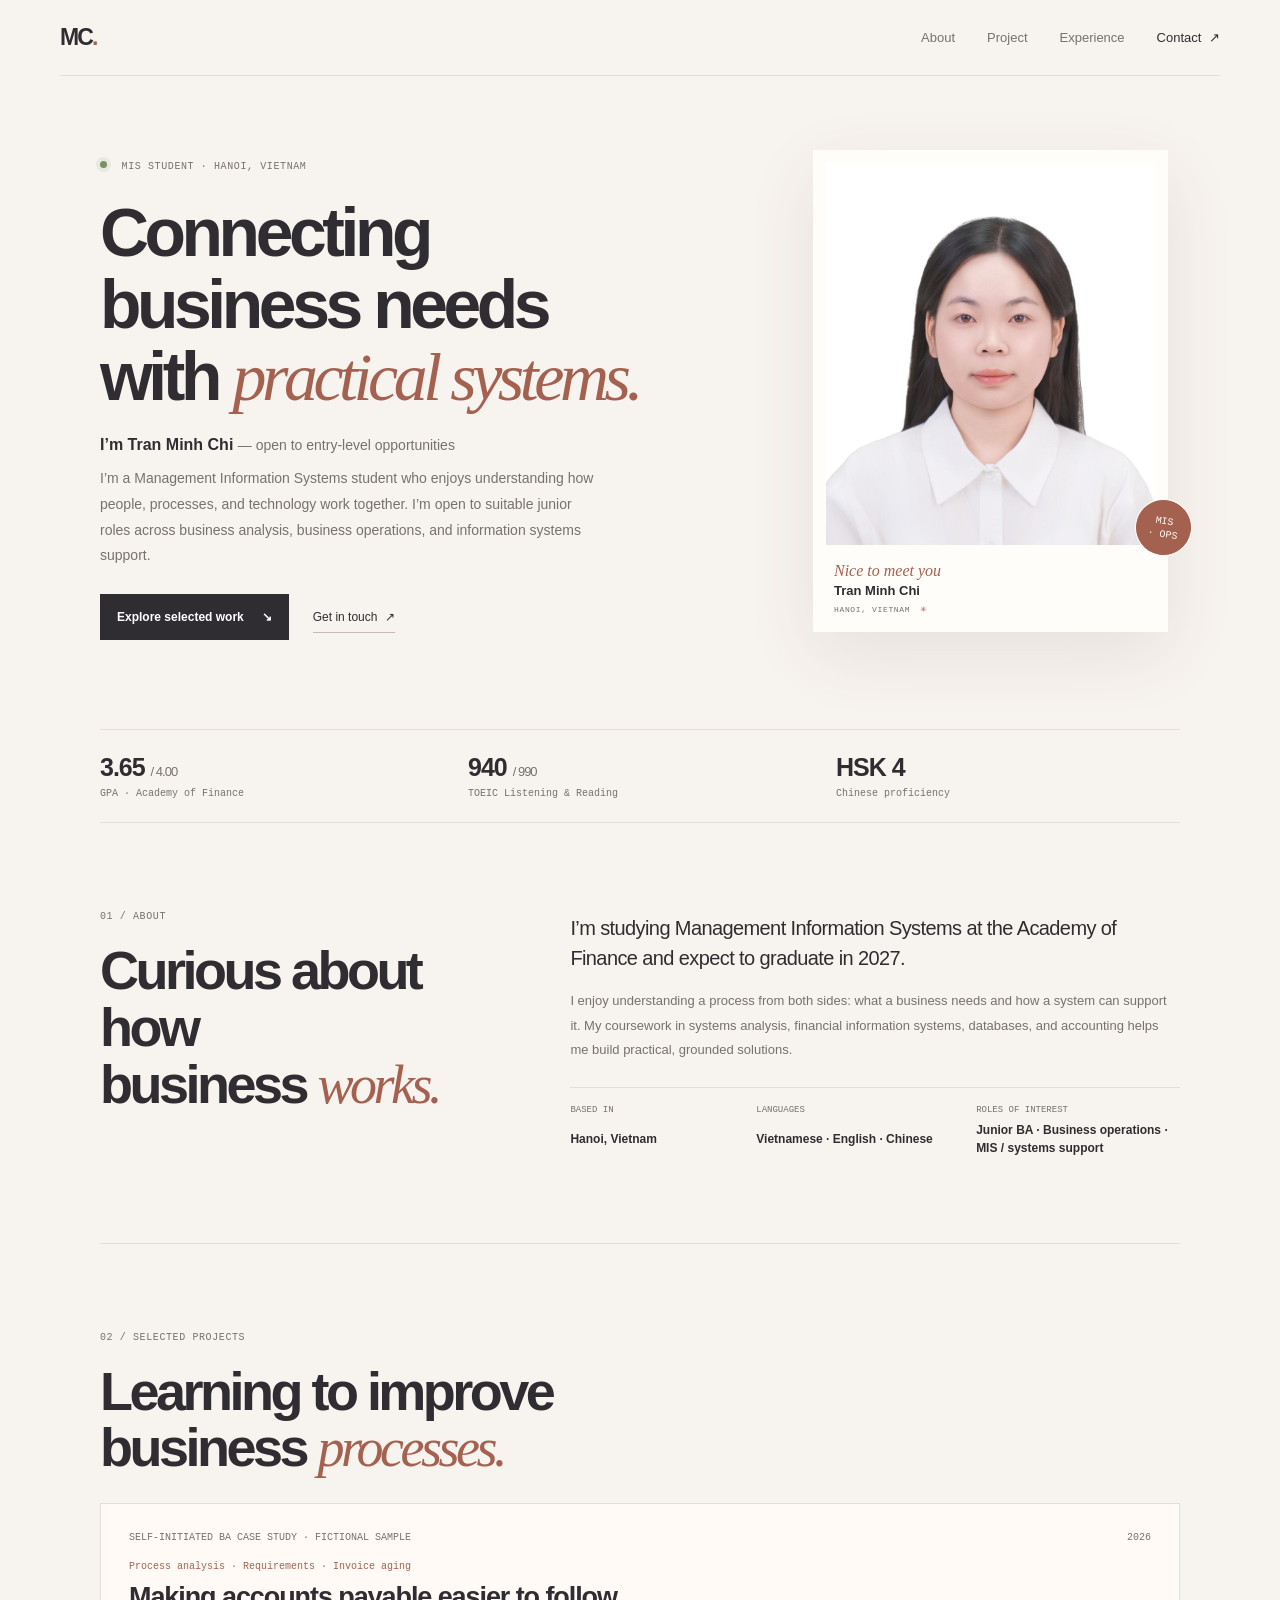
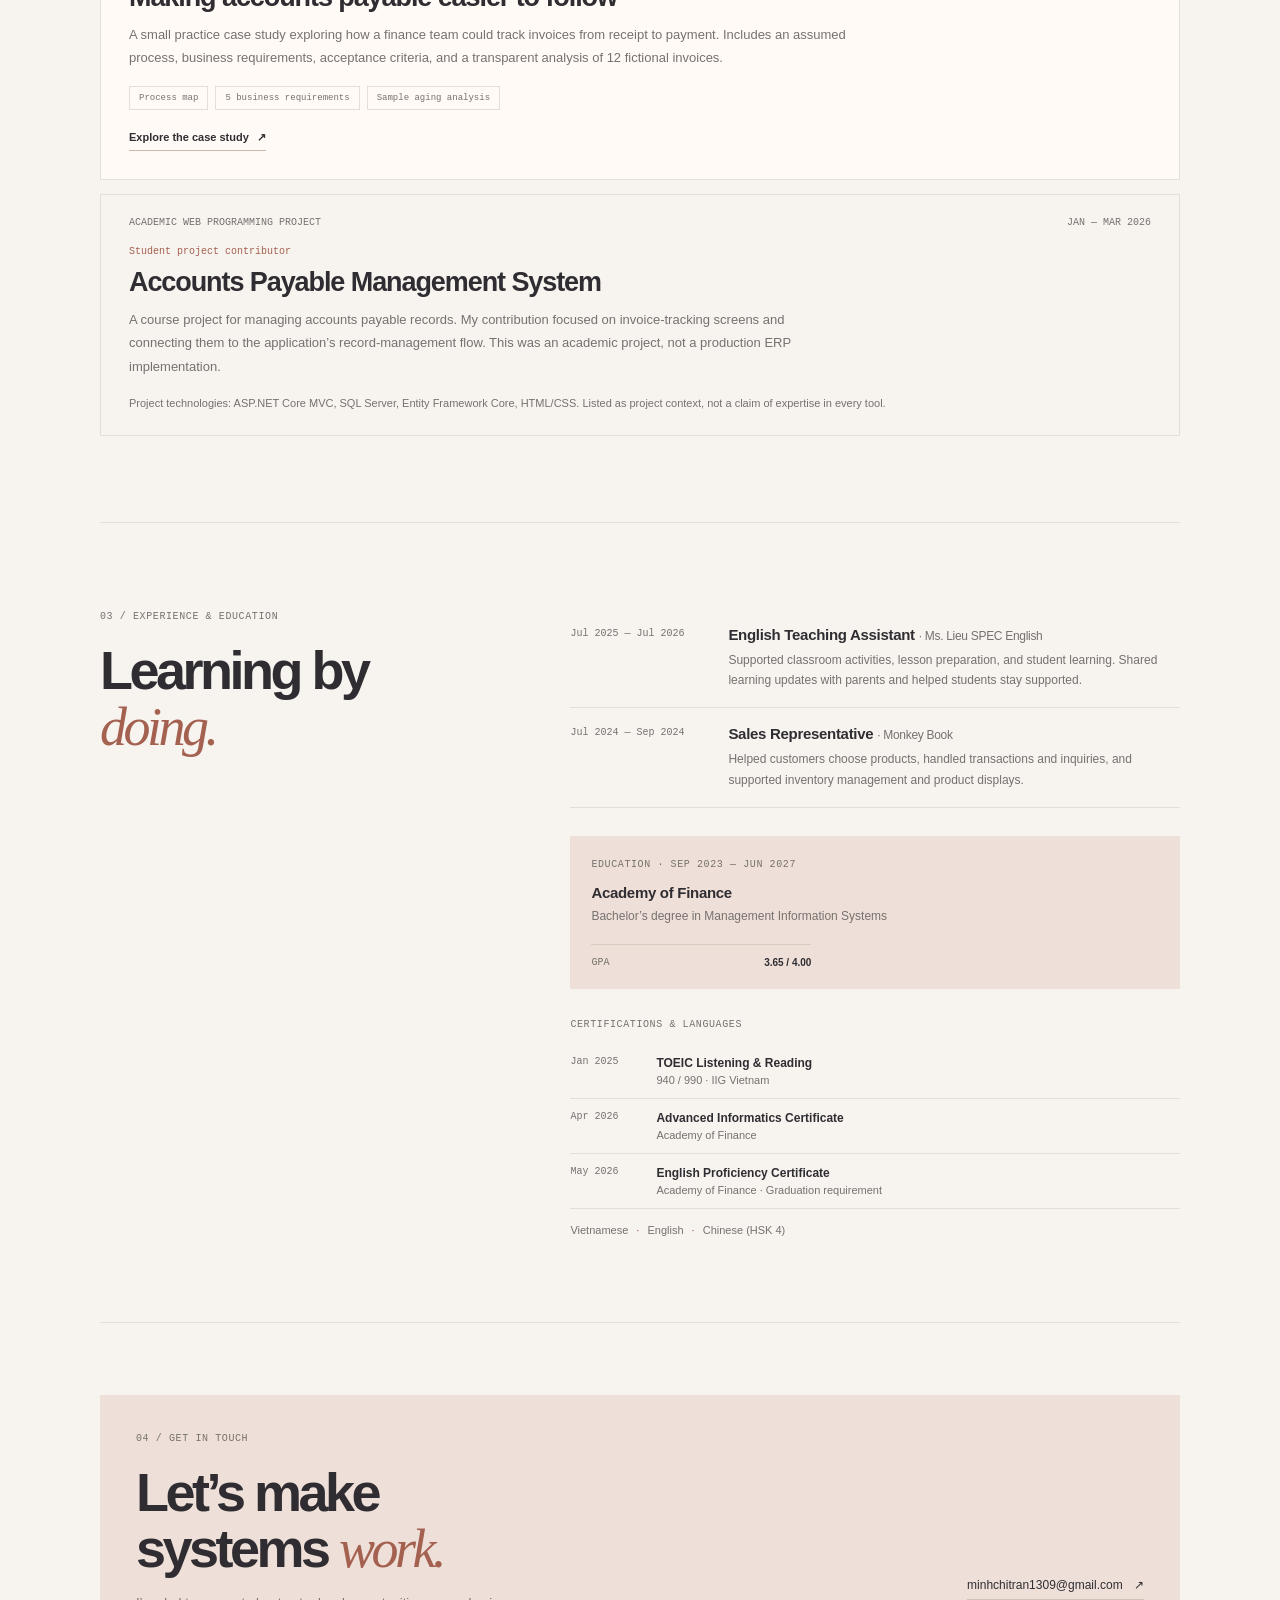
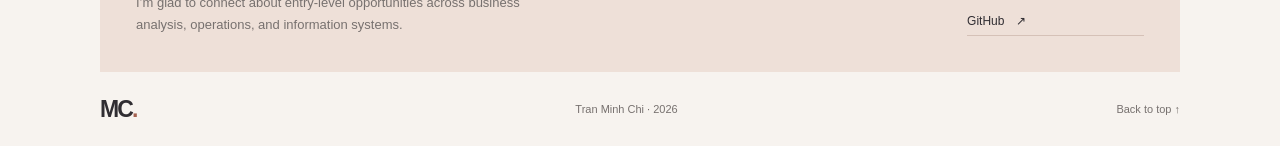
==== commit e0779a0a: "Add files via upload" ====
--- a/index.html
+++ b/index.html
@@ -6,9 +6,9 @@
     <meta name="theme-color" content="#f7f3ef" />
     <meta
       name="description"
-      content="Tran Minh Chi is a Management Information Systems student interested in business analysis, ERP, and financial systems."
+      content="Tran Minh Chi is a Management Information Systems student open to entry-level opportunities across business analysis, operations, and information systems."
     />
-    <title>Tran Minh Chi — Business Analyst Portfolio</title>
+    <title>Tran Minh Chi — Business & Systems Portfolio</title>
     <link rel="stylesheet" href="styles.css" />
     <script src="script.js" defer></script>
   </head>
@@ -38,15 +38,15 @@
       <section class="hero section-wrap" id="top" aria-labelledby="hero-title">
         <div class="hero-copy" data-reveal="left">
           <p class="eyebrow"><span class="status-dot"></span> MIS student · Hanoi, Vietnam</p>
-          <h1 id="hero-title">Business analysis<br />meets <em>technology.</em></h1>
-          <p class="hero-name">I’m Tran Minh Chi <span>— aspiring Business Analyst</span></p>
+          <h1 id="hero-title">Connecting business needs<br />with <em>practical systems.</em></h1>
+          <p class="hero-name">I’m Tran Minh Chi <span>— open to entry-level opportunities</span></p>
           <p class="hero-intro">
-            I’m interested in how finance processes work and how clear requirements can help teams
-            use systems well. My portfolio includes an accounts-payable course project and an
-            independent analysis case study using fictional sample data.
+            I’m a Management Information Systems student who enjoys understanding how people,
+            processes, and technology work together. I’m open to suitable junior roles across
+            business analysis, business operations, and information systems support.
           </p>
           <div class="hero-actions">
-            <a class="button button-dark" href="#project">View my project <span aria-hidden="true">↘</span></a>
+            <a class="button button-dark" href="#project">Explore selected work <span aria-hidden="true">↘</span></a>
             <a class="text-link" href="mailto:minhchitran1309@gmail.com">
               Get in touch <span aria-hidden="true">↗</span>
             </a>
@@ -69,7 +69,7 @@
             <span class="caption-name">Tran Minh Chi</span>
             <span class="caption-location">HANOI, VIETNAM <i>✳</i></span>
           </figcaption>
-          <span class="portrait-stamp" aria-hidden="true">BA<br />· ERP</span>
+          <span class="portrait-stamp" aria-hidden="true">MIS<br />· OPS</span>
         </figure>
       </section>
 
@@ -106,7 +106,7 @@
           <dl class="fact-row">
             <div><dt>Based in</dt><dd>Hanoi, Vietnam</dd></div>
             <div><dt>Languages</dt><dd>Vietnamese · English · Chinese</dd></div>
-            <div><dt>Interested in</dt><dd>Business analysis · ERP</dd></div>
+            <div><dt>Roles of interest</dt><dd>Junior BA · Business operations · MIS / systems support</dd></div>
           </dl>
         </div>
       </section>
@@ -211,7 +211,7 @@
         <div>
           <p class="eyebrow">04 / Get in touch</p>
           <h2 id="contact-title">Let’s make<br />systems <em>work.</em></h2>
-          <p>I’m glad to connect with people working across business analysis, ERP, and financial technology.</p>
+          <p>I’m glad to connect about entry-level opportunities across business analysis, operations, and information systems.</p>
         </div>
         <div class="contact-links">
           <a href="mailto:minhchitran1309@gmail.com">minhchitran1309@gmail.com <span aria-hidden="true">↗</span></a>
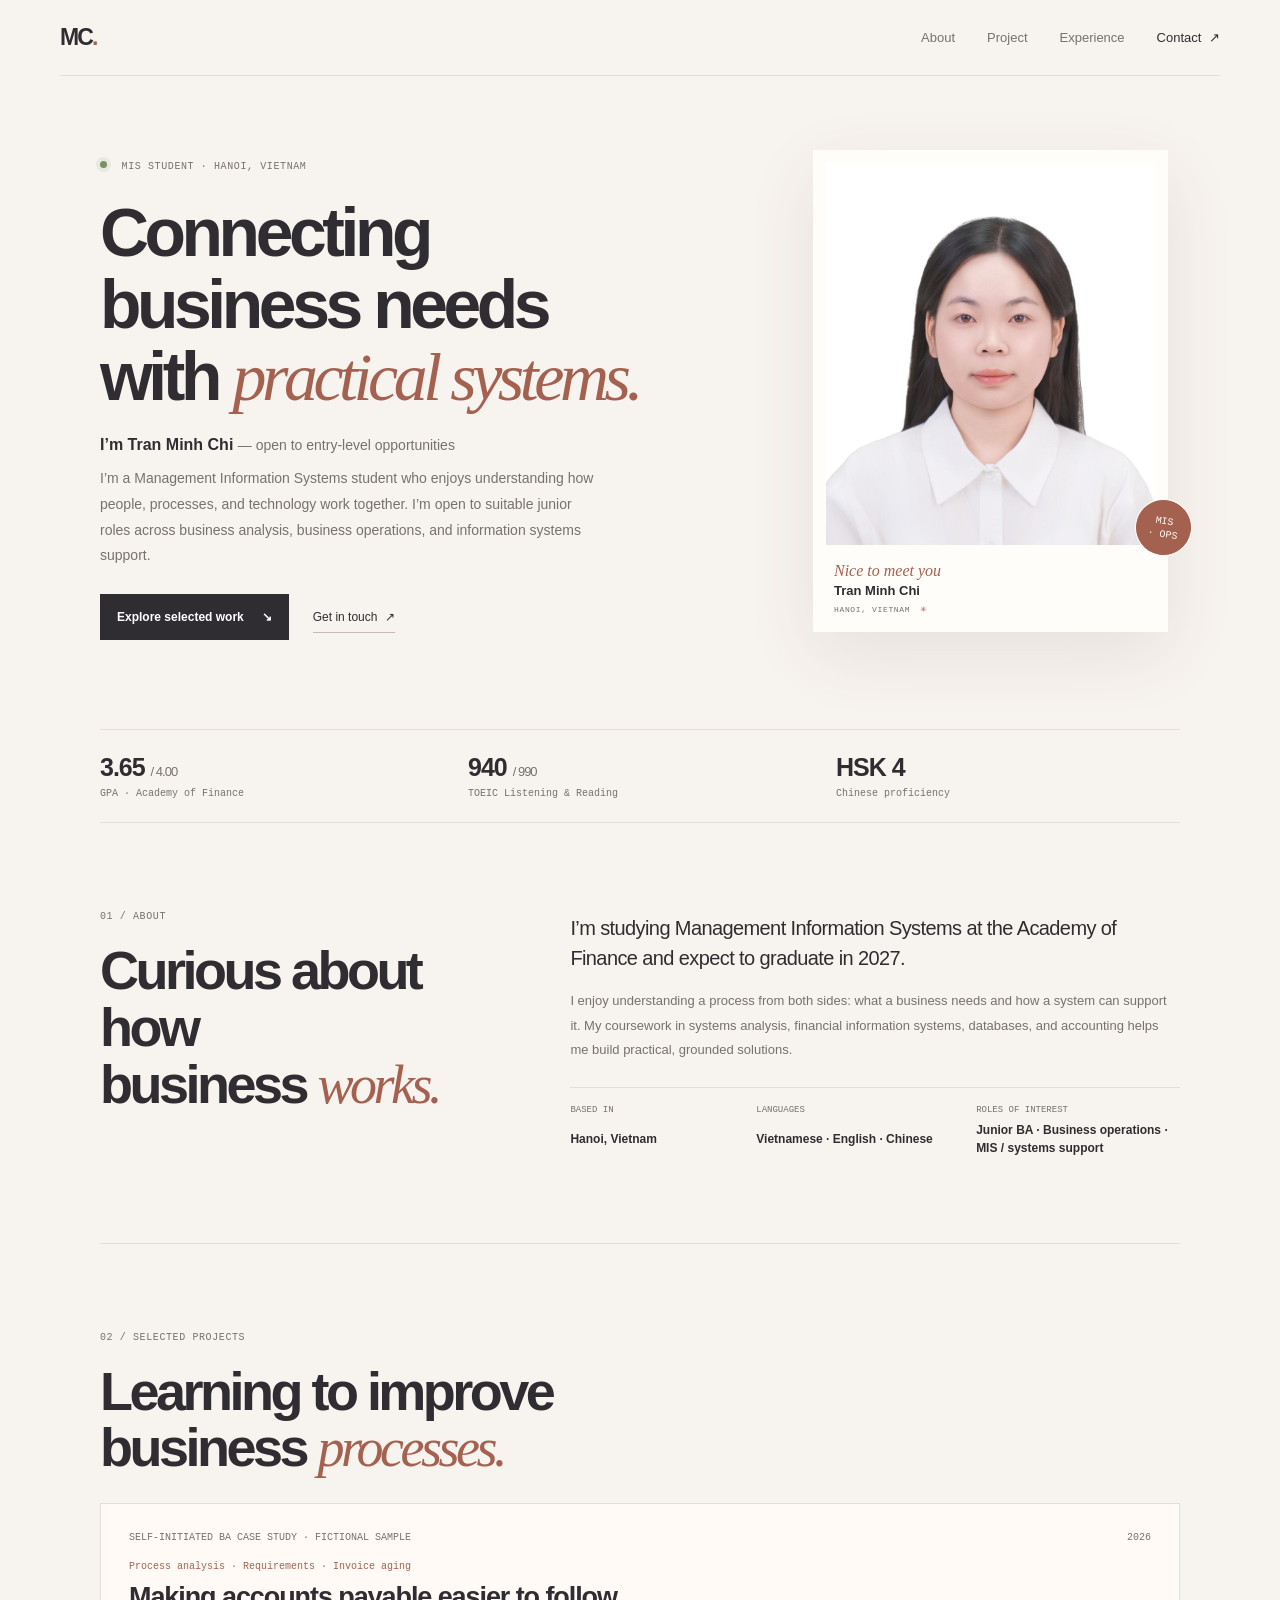
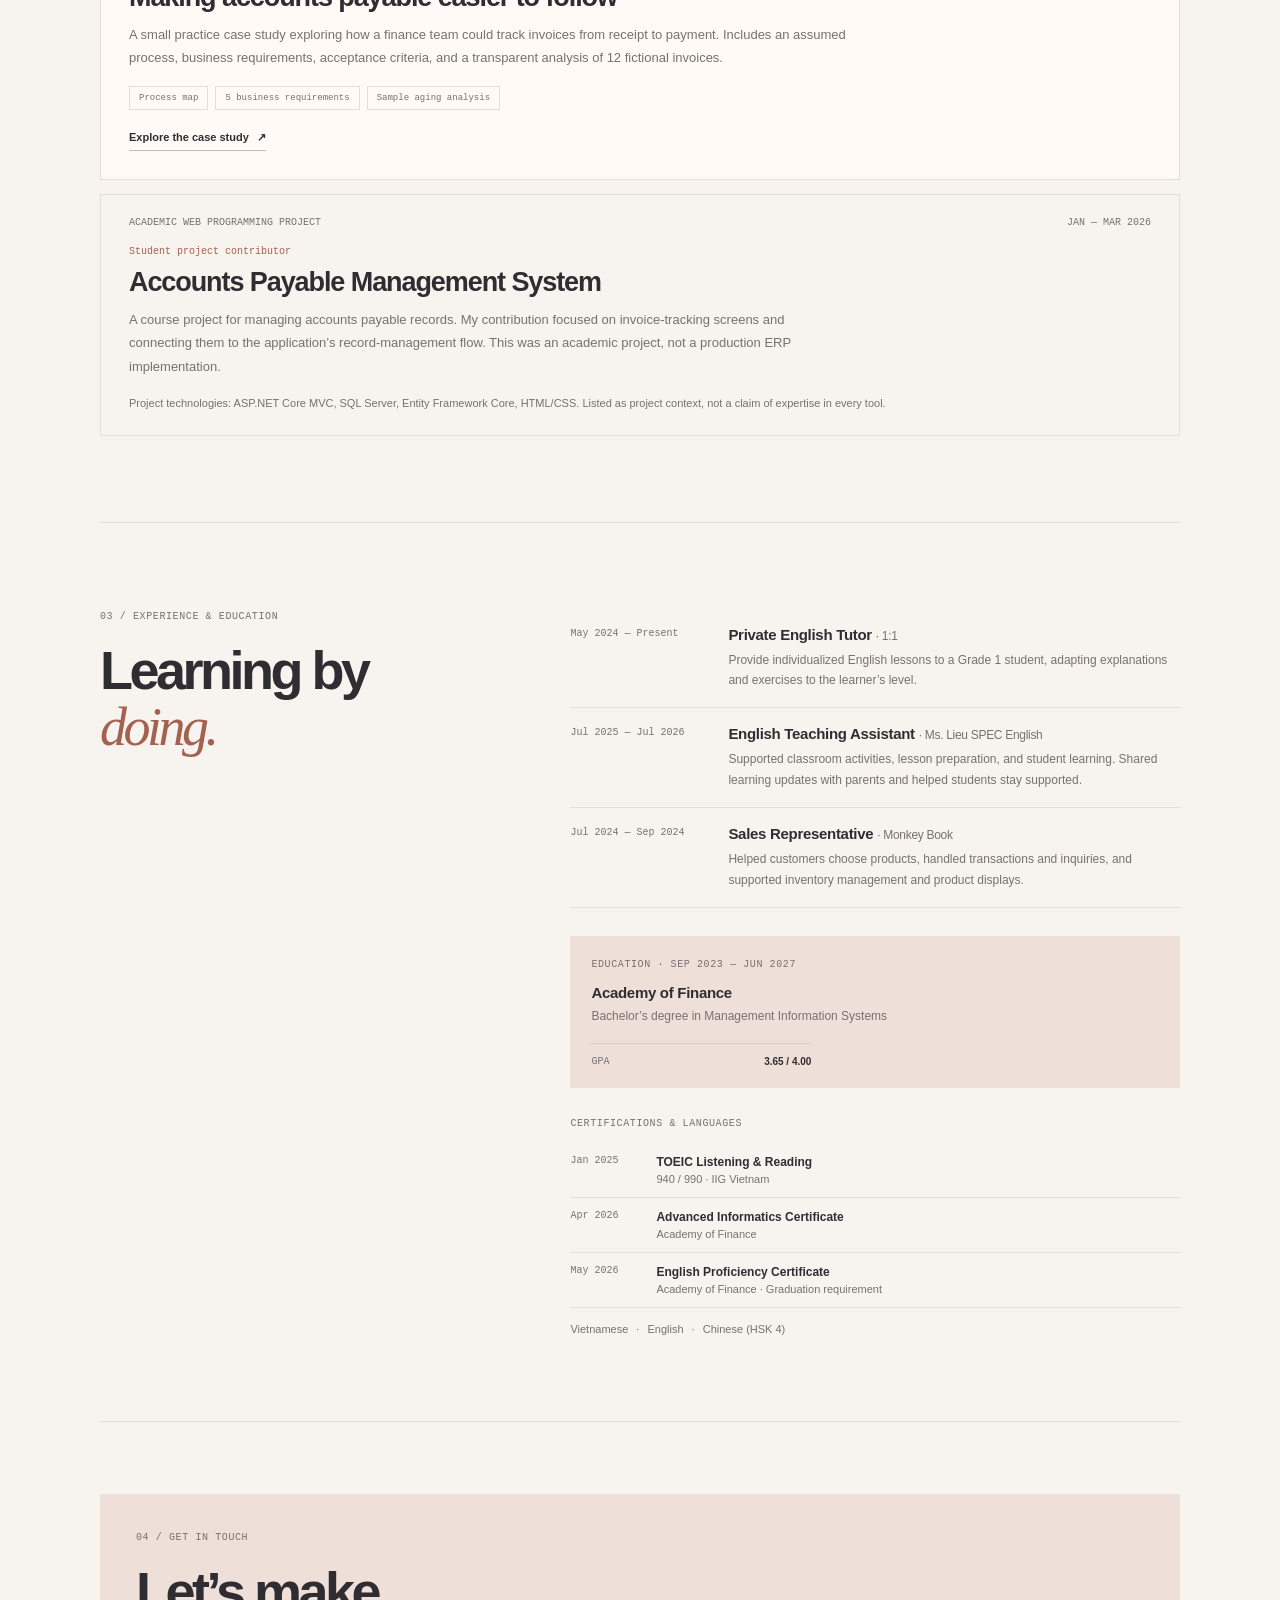
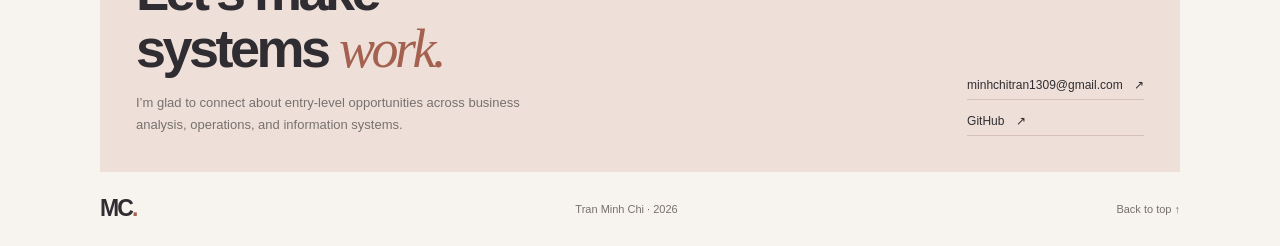
==== commit 0a821d5a: "Add files via upload" ====
--- a/index.html
+++ b/index.html
@@ -167,6 +167,16 @@
         <div class="experience-content">
           <div class="timeline">
             <article class="timeline-item">
+              <p class="timeline-date">May 2024 — Present</p>
+              <div>
+                <h3>Private English Tutor <span>· 1:1</span></h3>
+                <p>
+                  Provide individualized English lessons to a Grade 1 student, adapting
+                  explanations and exercises to the learner’s level.
+                </p>
+              </div>
+            </article>
+            <article class="timeline-item">
               <p class="timeline-date">Jul 2025 — Jul 2026</p>
               <div>
                 <h3>English Teaching Assistant <span>· Ms. Lieu SPEC English</span></h3>
